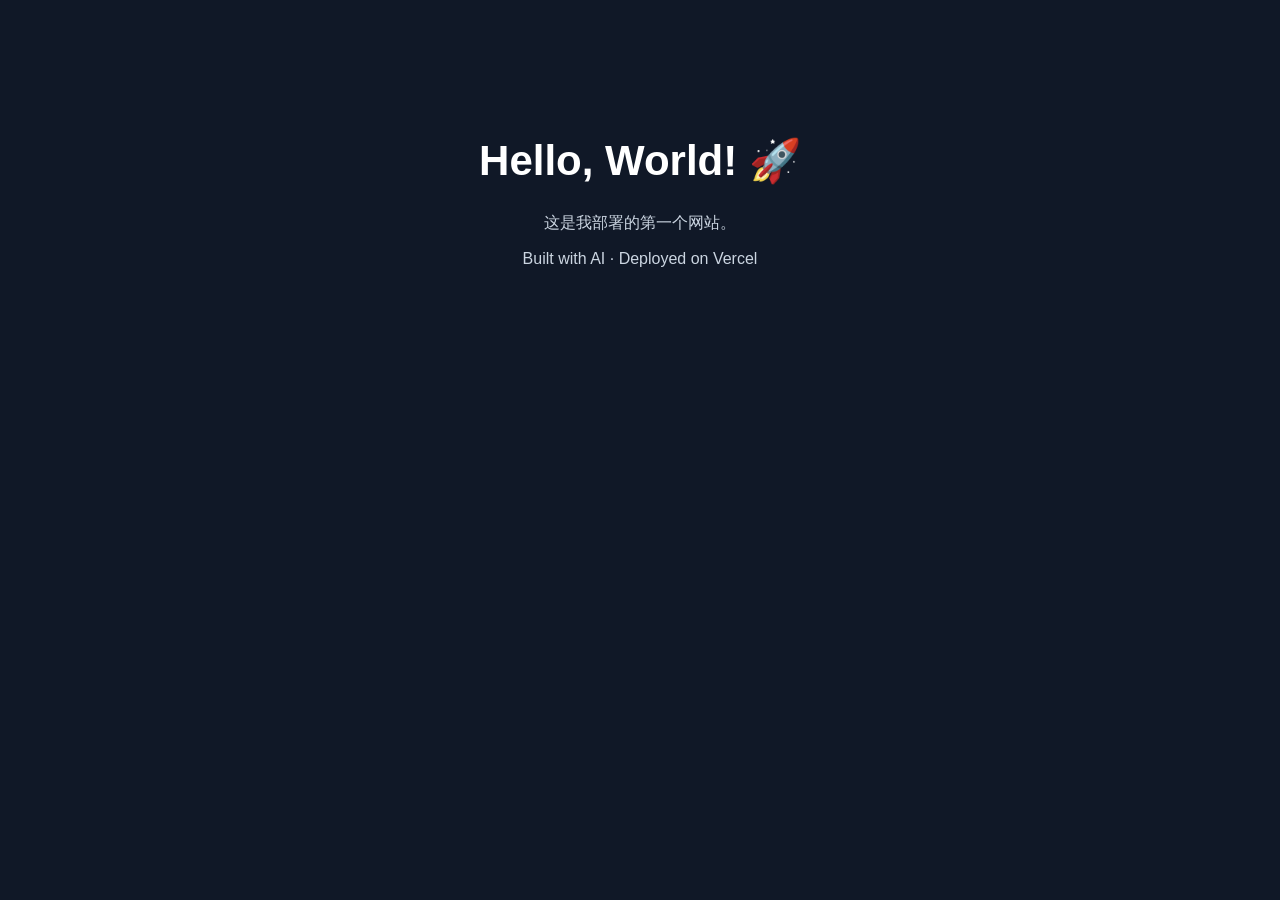
==== index.html @ 421a72b3 "Create index.html" ====
<!DOCTYPE html>
<html lang="zh-CN">
<head>
  <meta charset="UTF-8">
  <meta name="viewport" content="width=device-width, initial-scale=1">
  <title>我的第一个网站</title>
  <style>
    body {
      background: #101827;
      color: white;
      font-family: Arial, sans-serif;
      text-align: center;
      padding: 100px 20px;
    }
    h1 { font-size: 42px; }
    p { color: #cbd5e1; }
  </style>
</head>
<body>
  <h1>Hello, World! 🚀</h1>
  <p>这是我部署的第一个网站。</p>
  <p>Built with AI · Deployed on Vercel</p>
</body>
</html>
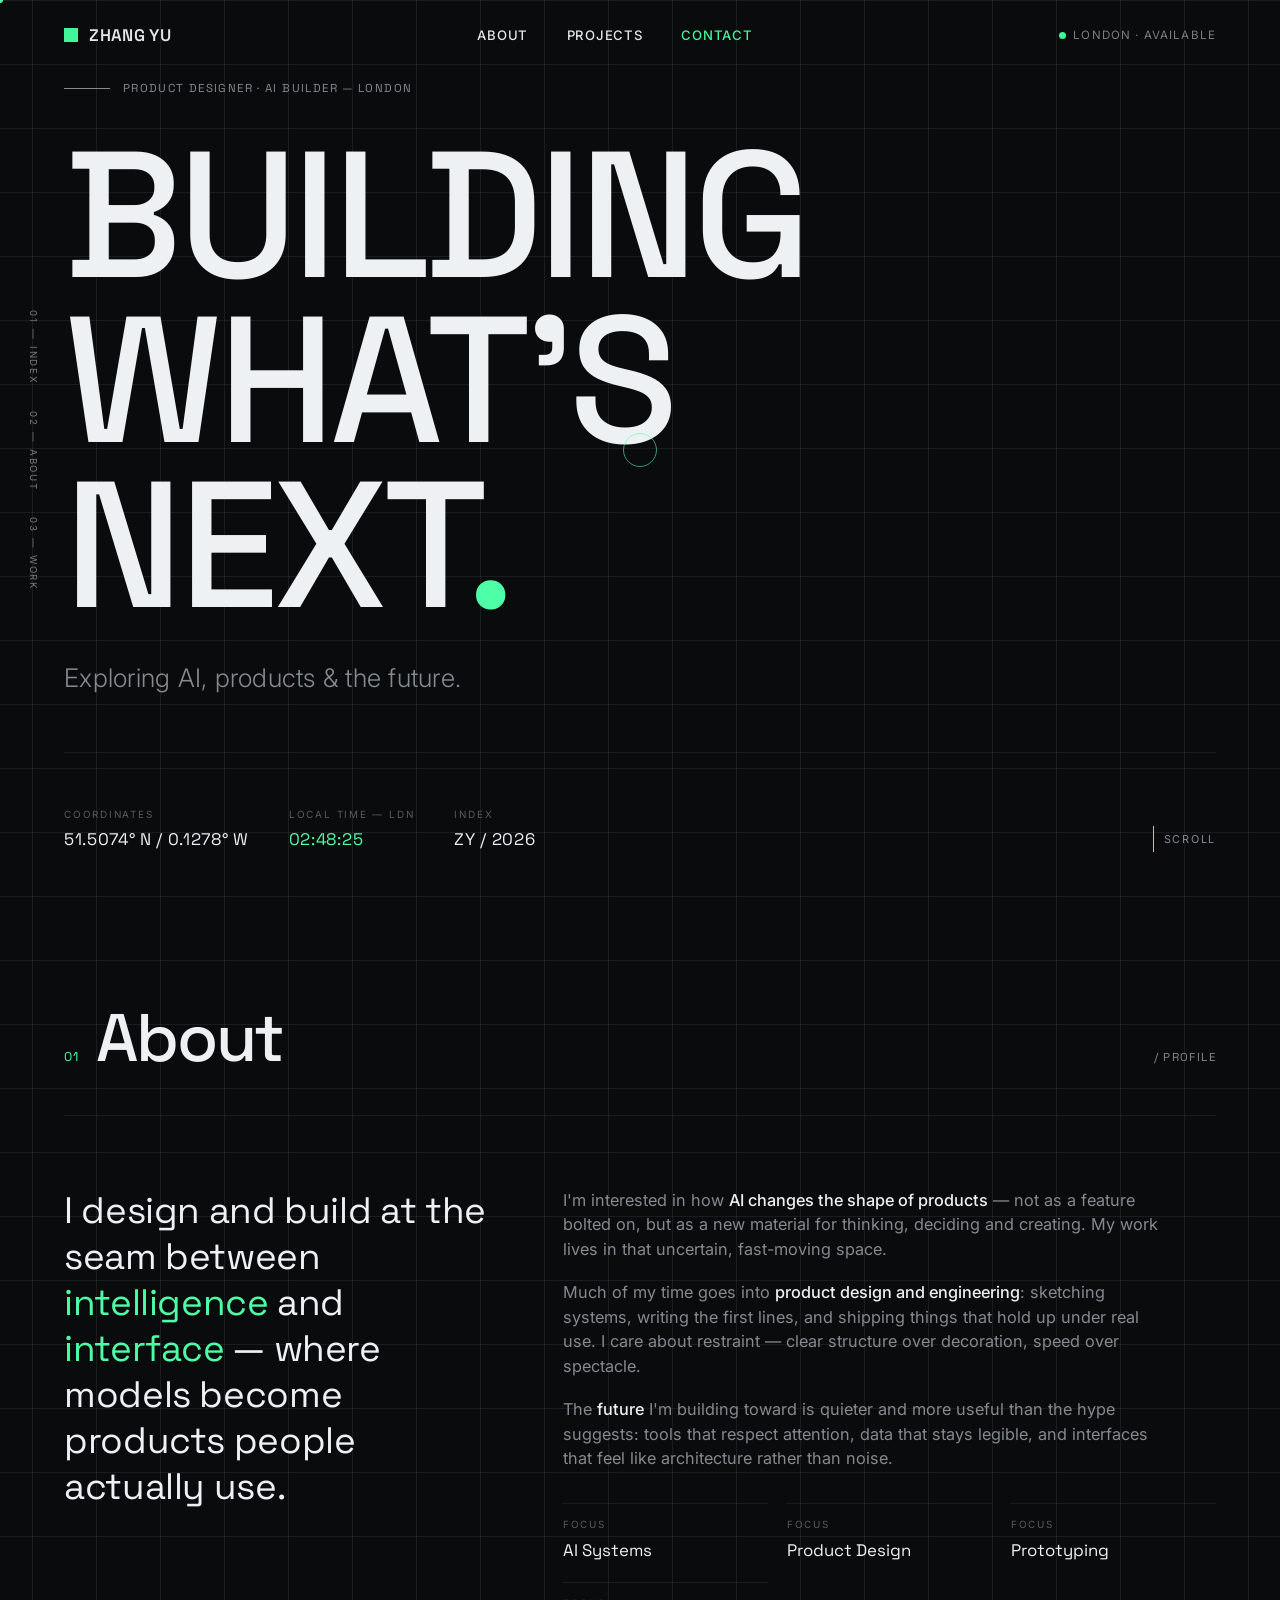
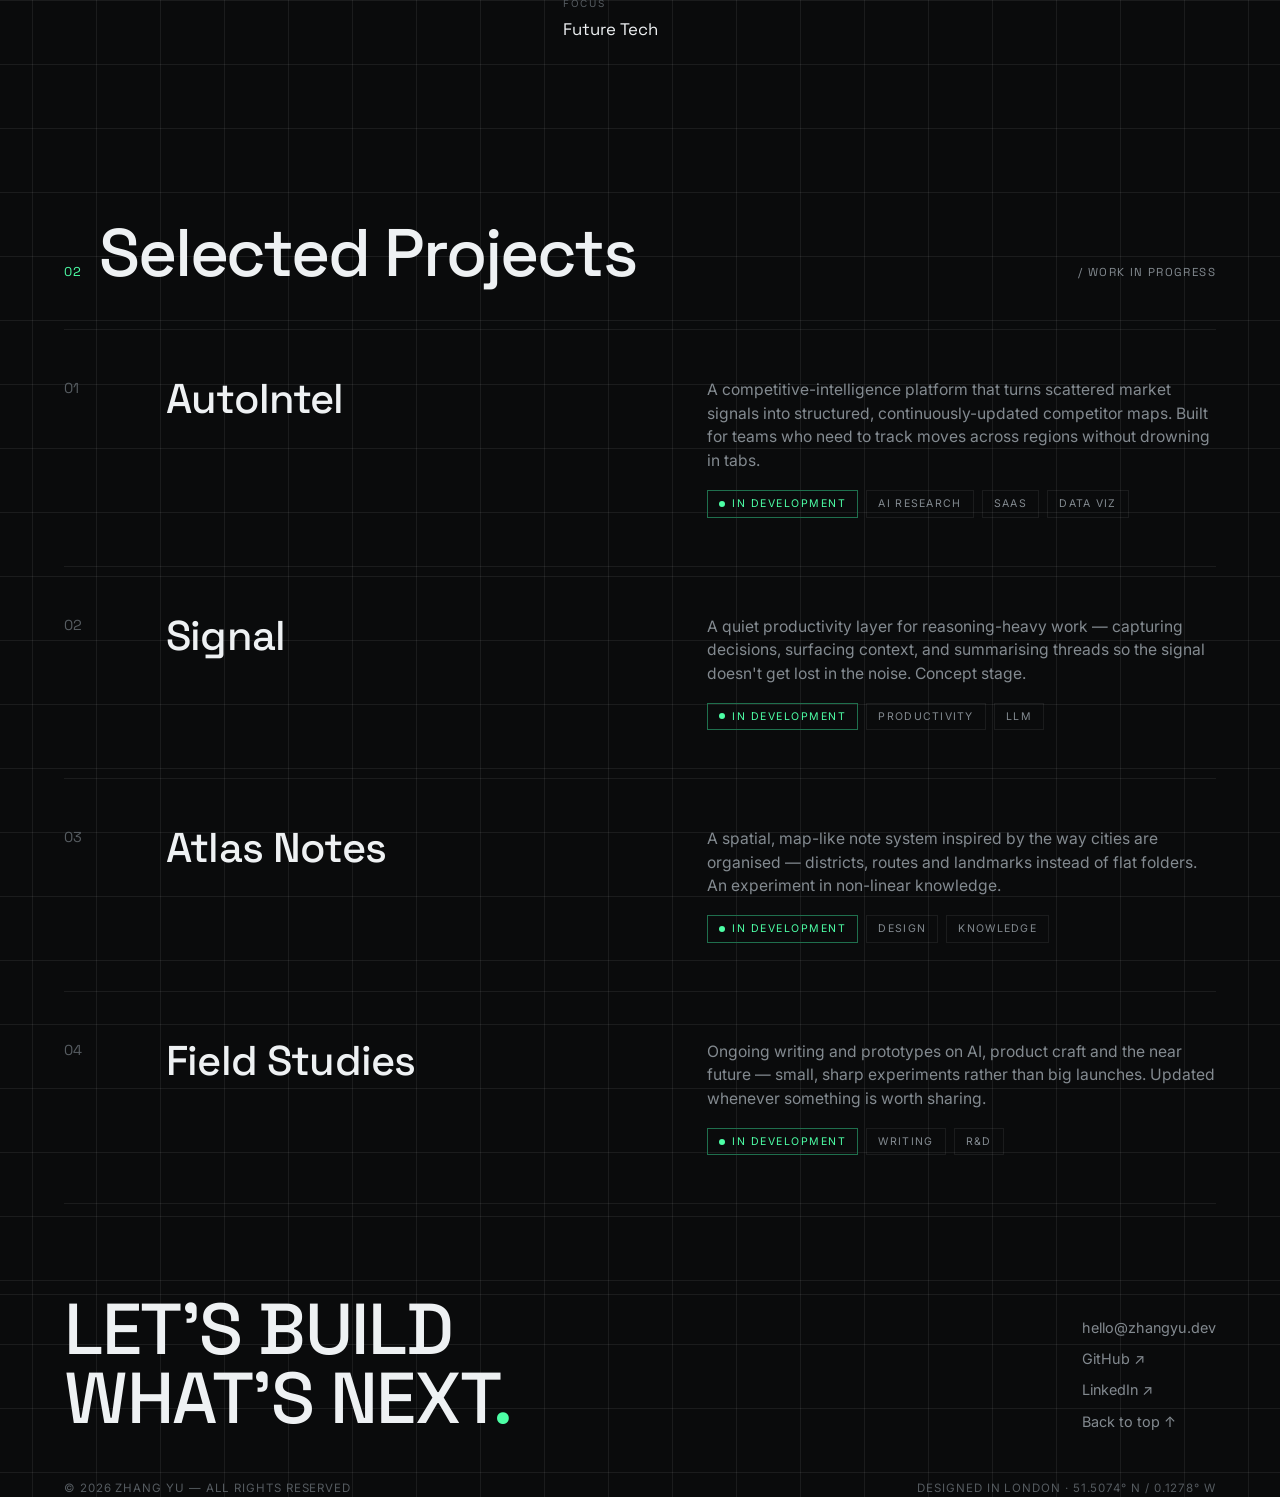
==== commit 723bfc40: "Replace index page with uploaded version" ====
--- a/index.html
+++ b/index.html
@@ -1,25 +1,642 @@
-
 <!DOCTYPE html>
-<html lang="zh-CN">
+<html lang="en">
 <head>
-  <meta charset="UTF-8">
-  <meta name="viewport" content="width=device-width, initial-scale=1">
-  <title>我的第一个网站</title>
-  <style>
-    body {
-      background: #101827;
-      color: white;
-      font-family: Arial, sans-serif;
-      text-align: center;
-      padding: 100px 20px;
-    }
-    h1 { font-size: 42px; }
-    p { color: #cbd5e1; }
-  </style>
+<meta charset="UTF-8" />
+<meta name="viewport" content="width=device-width, initial-scale=1.0" />
+<meta name="description" content="Zhang Yu — building what's next. Exploring AI, products & the future." />
+<meta name="theme-color" content="#0a0b0c" />
+<title>ZY — Building What's Next</title>
+
+<link rel="preconnect" href="https://fonts.googleapis.com" />
+<link rel="preconnect" href="https://fonts.gstatic.com" crossorigin />
+<link href="https://fonts.googleapis.com/css2?family=Space+Grotesk:wght@300;400;500;600;700&family=Inter:wght@300;400;500&display=swap" rel="stylesheet" />
+
+<style>
+  :root {
+    --bg:        #0a0b0c;
+    --bg-soft:   #101214;
+    --bg-line:   rgba(255, 255, 255, 0.07);
+    --text:      #eef1f3;
+    --muted:     #838a90;
+    --muted-dim: #565c61;
+    --accent:    #4dffa6;
+    --accent-dim:#1f6f4d;
+    --maxw:      1320px;
+    --pad:       clamp(1.25rem, 5vw, 5rem);
+    --ease:      cubic-bezier(0.16, 1, 0.3, 1);
+  }
+
+  * { margin: 0; padding: 0; box-sizing: border-box; }
+
+  html { scroll-behavior: smooth; }
+
+  body {
+    background: var(--bg);
+    color: var(--text);
+    font-family: "Inter", "Helvetica Neue", Arial, sans-serif;
+    font-weight: 400;
+    line-height: 1.5;
+    -webkit-font-smoothing: antialiased;
+    text-rendering: optimizeLegibility;
+    overflow-x: hidden;
+    /* faint architectural grid — London blueprint feel */
+    background-image:
+      linear-gradient(var(--bg-line) 1px, transparent 1px),
+      linear-gradient(90deg, var(--bg-line) 1px, transparent 1px);
+    background-size: 64px 64px;
+    background-position: center top;
+  }
+
+  ::selection { background: var(--accent); color: #04130c; }
+
+  a { color: inherit; text-decoration: none; }
+
+  .display {
+    font-family: "Space Grotesk", "Inter", sans-serif;
+    font-weight: 500;
+    letter-spacing: -0.03em;
+    line-height: 0.92;
+  }
+
+  .mono {
+    font-family: "Space Grotesk", monospace;
+    font-weight: 400;
+    letter-spacing: 0.12em;
+    text-transform: uppercase;
+    font-size: 0.72rem;
+    color: var(--muted);
+  }
+
+  /* ---------- Scroll progress ---------- */
+  #progress {
+    position: fixed;
+    top: 0; left: 0;
+    height: 2px;
+    width: 0%;
+    background: var(--accent);
+    z-index: 200;
+    transition: width 0.1s linear;
+  }
+
+  /* ---------- Custom cursor ---------- */
+  .cursor-dot, .cursor-ring {
+    position: fixed;
+    top: 0; left: 0;
+    pointer-events: none;
+    z-index: 300;
+    border-radius: 50%;
+    transform: translate(-50%, -50%);
+    will-change: transform;
+  }
+  .cursor-dot { width: 6px; height: 6px; background: var(--accent); }
+  .cursor-ring {
+    width: 34px; height: 34px;
+    border: 1px solid var(--accent);
+    transition: width 0.25s var(--ease), height 0.25s var(--ease), opacity 0.25s, border-color 0.25s;
+    opacity: 0.6;
+  }
+  .cursor-ring.is-hover { width: 64px; height: 64px; opacity: 0.9; border-color: var(--text); }
+  @media (hover: none), (pointer: coarse) {
+    .cursor-dot, .cursor-ring { display: none; }
+  }
+
+  /* ---------- Nav ---------- */
+  header.nav {
+    position: fixed;
+    top: 0; left: 0; right: 0;
+    z-index: 150;
+    display: flex;
+    align-items: center;
+    justify-content: space-between;
+    padding: 1.4rem var(--pad);
+    mix-blend-mode: difference;
+  }
+  .brand {
+    display: flex;
+    align-items: center;
+    gap: 0.7rem;
+    font-family: "Space Grotesk", sans-serif;
+    font-weight: 600;
+    font-size: 1.05rem;
+    letter-spacing: 0.02em;
+  }
+  .brand .mark {
+    width: 14px; height: 14px;
+    background: var(--accent);
+    display: inline-block;
+  }
+  nav.links { display: flex; gap: clamp(1rem, 3vw, 2.6rem); align-items: center; }
+  nav.links a {
+    position: relative;
+    font-size: 0.82rem;
+    font-weight: 500;
+    letter-spacing: 0.06em;
+    text-transform: uppercase;
+    color: var(--text);
+    padding: 0.2rem 0;
+  }
+  nav.links a::after {
+    content: "";
+    position: absolute;
+    left: 0; bottom: -2px;
+    width: 100%; height: 1px;
+    background: var(--accent);
+    transform: scaleX(0);
+    transform-origin: right;
+    transition: transform 0.4s var(--ease);
+  }
+  nav.links a:hover::after { transform: scaleX(1); transform-origin: left; }
+  .nav-status {
+    display: flex; align-items: center; gap: 0.45rem;
+    font-size: 0.72rem; letter-spacing: 0.1em; text-transform: uppercase;
+    color: var(--muted);
+  }
+  .nav-status .pulse {
+    width: 7px; height: 7px; border-radius: 50%;
+    background: var(--accent);
+    box-shadow: 0 0 0 0 var(--accent);
+    animation: pulse 2.4s infinite;
+  }
+  @keyframes pulse {
+    0%   { box-shadow: 0 0 0 0 rgba(77,255,166,0.55); }
+    70%  { box-shadow: 0 0 0 9px rgba(77,255,166,0); }
+    100% { box-shadow: 0 0 0 0 rgba(77,255,166,0); }
+  }
+  @media (max-width: 720px) {
+    .nav-status { display: none; }
+    nav.links { gap: 1.1rem; }
+    nav.links a { font-size: 0.74rem; }
+  }
+
+  /* ---------- Layout shell ---------- */
+  .wrap { max-width: var(--maxw); margin: 0 auto; padding: 0 var(--pad); }
+  section { position: relative; }
+
+  .rail {
+    position: fixed;
+    left: clamp(0.5rem, 2vw, 2rem);
+    top: 50%;
+    transform: translateY(-50%);
+    z-index: 120;
+    display: flex; flex-direction: column; gap: 1.6rem;
+    mix-blend-mode: difference;
+  }
+  .rail span { font-size: 0.6rem; letter-spacing: 0.2em; color: var(--muted); writing-mode: vertical-rl; }
+  @media (max-width: 980px) { .rail { display: none; } }
+
+  /* ---------- Hero ---------- */
+  .hero {
+    min-height: 100svh;
+    display: flex;
+    flex-direction: column;
+    justify-content: center;
+    padding-top: 5rem;
+    padding-bottom: 3rem;
+  }
+  .hero .eyebrow {
+    display: flex; align-items: center; gap: 0.8rem;
+    margin-bottom: clamp(1.5rem, 4vh, 3rem);
+  }
+  .hero .eyebrow .line { width: 46px; height: 1px; background: var(--muted); }
+  .hero h1 {
+    font-size: clamp(3.4rem, 14vw, 12.5rem);
+  }
+  .hero h1 .accent { color: var(--accent); }
+  .hero .sub {
+    margin-top: clamp(1.4rem, 3.5vh, 2.4rem);
+    font-size: clamp(1rem, 2.4vw, 1.6rem);
+    font-weight: 300;
+    color: var(--muted);
+    max-width: 38ch;
+    letter-spacing: 0.01em;
+  }
+  .hero-foot {
+    margin-top: auto;
+    padding-top: clamp(2rem, 6vh, 4rem);
+    display: flex;
+    flex-wrap: wrap;
+    gap: 1.2rem 3rem;
+    align-items: flex-end;
+    justify-content: space-between;
+    border-top: 1px solid var(--bg-line);
+  }
+  .coord-block { display: flex; gap: 2.5rem; flex-wrap: wrap; }
+  .coord-block .item .k { font-size: 0.62rem; letter-spacing: 0.18em; color: var(--muted-dim); text-transform: uppercase; }
+  .coord-block .item .v {
+    font-family: "Space Grotesk", monospace;
+    font-size: 1.05rem; letter-spacing: 0.04em; margin-top: 0.3rem; color: var(--text);
+  }
+  .coord-block .item .v.live { color: var(--accent); }
+  .scroll-hint {
+    display: flex; align-items: center; gap: 0.6rem;
+    font-size: 0.68rem; letter-spacing: 0.16em; text-transform: uppercase; color: var(--muted);
+  }
+  .scroll-hint .arrow { width: 1px; height: 26px; background: var(--accent); position: relative; animation: drop 1.8s var(--ease) infinite; }
+  @keyframes drop {
+    0% { transform: translateY(-4px); opacity: 0.2; }
+    50% { opacity: 1; }
+    100% { transform: translateY(6px); opacity: 0.2; }
+  }
+
+  /* ---------- Section heading ---------- */
+  .sec-head {
+    display: flex; align-items: baseline; gap: 1rem;
+    padding-top: clamp(4rem, 12vh, 9rem);
+    padding-bottom: clamp(2rem, 5vh, 4rem);
+    border-bottom: 1px solid var(--bg-line);
+  }
+  .sec-head .num { font-family: "Space Grotesk", monospace; font-size: 0.8rem; color: var(--accent); letter-spacing: 0.1em; }
+  .sec-head h2 { font-size: clamp(2rem, 6vw, 4.2rem); }
+  .sec-head .tag { margin-left: auto; }
+
+  /* ---------- About ---------- */
+  .about-grid {
+    display: grid;
+    grid-template-columns: 1fr;
+    gap: clamp(2rem, 5vw, 4rem);
+    padding: clamp(3rem, 8vh, 6rem) 0;
+  }
+  @media (min-width: 880px) {
+    .about-grid { grid-template-columns: 0.8fr 1.2fr; }
+  }
+  .about-lead {
+    font-family: "Space Grotesk", sans-serif;
+    font-weight: 400;
+    font-size: clamp(1.4rem, 3.2vw, 2.3rem);
+    line-height: 1.25;
+    letter-spacing: -0.01em;
+  }
+  .about-lead em { font-style: normal; color: var(--accent); }
+  .about-body p { color: var(--muted); font-size: 1.02rem; margin-bottom: 1.2rem; max-width: 60ch; }
+  .about-body p strong { color: var(--text); font-weight: 500; }
+  .focus-list { list-style: none; margin-top: 2rem; display: grid; grid-template-columns: repeat(auto-fit, minmax(150px, 1fr)); gap: 1.2rem; }
+  .focus-list li { border-top: 1px solid var(--bg-line); padding-top: 0.8rem; }
+  .focus-list .li-k { font-size: 0.62rem; letter-spacing: 0.16em; text-transform: uppercase; color: var(--muted-dim); }
+  .focus-list .li-v { font-family: "Space Grotesk", sans-serif; font-size: 1.05rem; margin-top: 0.4rem; }
+
+  /* ---------- Projects ---------- */
+  .projects { padding-bottom: clamp(4rem, 10vh, 8rem); }
+  .proj {
+    display: grid;
+    grid-template-columns: 1fr;
+    gap: 1rem 2rem;
+    padding: clamp(1.8rem, 4vw, 3rem) 0;
+    border-bottom: 1px solid var(--bg-line);
+    position: relative;
+    transition: padding-left 0.5s var(--ease);
+  }
+  @media (min-width: 820px) {
+    .proj { grid-template-columns: 70px 1.4fr 1.4fr; align-items: start; }
+  }
+  .proj::before {
+    content: "";
+    position: absolute;
+    left: 0; top: 0; bottom: 0;
+    width: 2px;
+    background: var(--accent);
+    transform: scaleY(0);
+    transform-origin: top;
+    transition: transform 0.5s var(--ease);
+  }
+  .proj:hover { padding-left: clamp(0.5rem, 2vw, 1.6rem); }
+  .proj:hover::before { transform: scaleY(1); }
+  .proj .idx { font-family: "Space Grotesk", monospace; color: var(--muted-dim); font-size: 0.9rem; }
+  .proj h3 {
+    font-family: "Space Grotesk", sans-serif;
+    font-weight: 500;
+    font-size: clamp(1.6rem, 4vw, 2.6rem);
+    letter-spacing: -0.02em;
+    line-height: 1.02;
+    transition: color 0.4s var(--ease);
+  }
+  .proj:hover h3 { color: var(--accent); }
+  .proj .desc { color: var(--muted); font-size: 0.98rem; max-width: 52ch; }
+  .proj .meta { display: flex; flex-wrap: wrap; gap: 0.5rem; margin-top: 1.1rem; }
+  .tag-chip {
+    font-size: 0.66rem; letter-spacing: 0.12em; text-transform: uppercase;
+    border: 1px solid var(--bg-line);
+    padding: 0.3rem 0.7rem;
+    color: var(--muted);
+    border-radius: 0;
+  }
+  .badge-dev {
+    display: inline-flex; align-items: center; gap: 0.45rem;
+    font-size: 0.66rem; letter-spacing: 0.14em; text-transform: uppercase;
+    color: var(--accent);
+    border: 1px solid var(--accent-dim);
+    padding: 0.3rem 0.7rem;
+  }
+  .badge-dev .dot { width: 6px; height: 6px; border-radius: 50%; background: var(--accent); animation: pulse 2.4s infinite; }
+
+  /* ---------- Footer ---------- */
+  footer {
+    border-top: 1px solid var(--bg-line);
+    padding: clamp(3rem, 8vh, 6rem) 0 3rem;
+  }
+  .foot-grid { display: flex; flex-wrap: wrap; gap: 2rem; justify-content: space-between; align-items: flex-end; }
+  .foot-big { font-family: "Space Grotesk", sans-serif; font-size: clamp(2rem, 7vw, 4.5rem); letter-spacing: -0.02em; line-height: 0.95; }
+  .foot-big .accent { color: var(--accent); }
+  .foot-links { display: flex; flex-direction: column; gap: 0.6rem; }
+  .foot-links a { font-size: 0.9rem; color: var(--muted); transition: color 0.3s; width: fit-content; }
+  .foot-links a:hover { color: var(--accent); }
+  .copy { margin-top: 3rem; display: flex; flex-wrap: wrap; justify-content: space-between; gap: 1rem; color: var(--muted-dim); font-size: 0.72rem; letter-spacing: 0.08em; }
+
+  /* ---------- Reveal animation ---------- */
+  .reveal { opacity: 0; transform: translateY(28px); transition: opacity 0.9s var(--ease), transform 0.9s var(--ease); }
+  .reveal.in { opacity: 1; transform: none; }
+
+  /* ---------- Reduced motion ---------- */
+  @media (prefers-reduced-motion: reduce) {
+    html { scroll-behavior: auto; }
+    .reveal { opacity: 1; transform: none; transition: none; }
+    .cursor-dot, .cursor-ring { display: none; }
+    .nav-status .pulse, .badge-dev .dot, .scroll-hint .arrow { animation: none; }
+    * { transition-duration: 0.001ms !important; }
+  }
+</style>
 </head>
 <body>
-  <h1>Hello, World! 🚀</h1>
-  <p>这是我部署的第一个网站。</p>
-  <p>Built with AI · Deployed on Vercel</p>
+
+<div id="progress"></div>
+
+<div class="cursor-ring" id="ring"></div>
+<div class="cursor-dot" id="dot"></div>
+
+<div class="rail" aria-hidden="true">
+  <span>01 — INDEX</span>
+  <span>02 — ABOUT</span>
+  <span>03 — WORK</span>
+</div>
+
+<header class="nav">
+  <a class="brand" href="#top" data-cursor>
+    <span class="mark"></span> ZHANG&nbsp;YU
+  </a>
+  <nav class="links">
+    <a href="#about" data-cursor>About</a>
+    <a href="#projects" data-cursor>Projects</a>
+    <a href="#contact" data-cursor>Contact</a>
+  </nav>
+  <div class="nav-status">
+    <span class="pulse"></span> London · Available
+  </div>
+</header>
+
+<main id="top">
+
+  <!-- HERO -->
+  <section class="hero wrap" id="hero">
+    <div class="eyebrow">
+      <span class="line"></span>
+      <span class="mono">Product Designer · AI Builder — London</span>
+    </div>
+
+    <h1 class="display reveal">
+      BUILDING<br />
+      WHAT'S<br />
+      NEXT<span class="accent">.</span>
+    </h1>
+
+    <p class="sub reveal">Exploring AI, products &amp; the future.</p>
+
+    <div class="hero-foot reveal">
+      <div class="coord-block">
+        <div class="item">
+          <div class="k">Coordinates</div>
+          <div class="v">51.5074° N / 0.1278° W</div>
+        </div>
+        <div class="item">
+          <div class="k">Local Time — LDN</div>
+          <div class="v live" id="clock">--:--:--</div>
+        </div>
+        <div class="item">
+          <div class="k">Index</div>
+          <div class="v">ZY / 2026</div>
+        </div>
+      </div>
+      <div class="scroll-hint">
+        <span class="arrow"></span> Scroll
+      </div>
+    </div>
+  </section>
+
+  <!-- ABOUT -->
+  <section id="about" class="wrap">
+    <div class="sec-head reveal">
+      <span class="num">01</span>
+      <h2 class="display">About</h2>
+      <span class="tag mono">/ Profile</span>
+    </div>
+
+    <div class="about-grid">
+      <p class="about-lead reveal">
+        I design and build at the seam between
+        <em>intelligence</em> and <em>interface</em> — where
+        models become products people actually use.
+      </p>
+      <div class="about-body reveal">
+        <p>I'm interested in how <strong>AI changes the shape of products</strong> — not as a feature bolted on, but as a new material for thinking, deciding and creating. My work lives in that uncertain, fast-moving space.</p>
+        <p>Much of my time goes into <strong>product design and engineering</strong>: sketching systems, writing the first lines, and shipping things that hold up under real use. I care about restraint — clear structure over decoration, speed over spectacle.</p>
+        <p>The <strong>future</strong> I'm building toward is quieter and more useful than the hype suggests: tools that respect attention, data that stays legible, and interfaces that feel like architecture rather than noise.</p>
+
+        <ul class="focus-list">
+          <li><div class="li-k">Focus</div><div class="li-v">AI Systems</div></li>
+          <li><div class="li-k">Focus</div><div class="li-v">Product Design</div></li>
+          <li><div class="li-k">Focus</div><div class="li-v">Prototyping</div></li>
+          <li><div class="li-k">Focus</div><div class="li-v">Future Tech</div></li>
+        </ul>
+      </div>
+    </div>
+  </section>
+
+  <!-- PROJECTS -->
+  <section id="projects" class="wrap projects">
+    <div class="sec-head reveal">
+      <span class="num">02</span>
+      <h2 class="display">Selected Projects</h2>
+      <span class="tag mono">/ Work in progress</span>
+    </div>
+
+    <article class="proj reveal" data-cursor>
+      <div class="idx">01</div>
+      <h3>AutoIntel</h3>
+      <div>
+        <p class="desc">A competitive-intelligence platform that turns scattered market signals into structured, continuously-updated competitor maps. Built for teams who need to track moves across regions without drowning in tabs.</p>
+        <div class="meta">
+          <span class="badge-dev"><span class="dot"></span> In Development</span>
+          <span class="tag-chip">AI Research</span>
+          <span class="tag-chip">SaaS</span>
+          <span class="tag-chip">Data Viz</span>
+        </div>
+      </div>
+    </article>
+
+    <article class="proj reveal" data-cursor>
+      <div class="idx">02</div>
+      <h3>Signal</h3>
+      <div>
+        <p class="desc">A quiet productivity layer for reasoning-heavy work — capturing decisions, surfacing context, and summarising threads so the signal doesn't get lost in the noise. Concept stage.</p>
+        <div class="meta">
+          <span class="badge-dev"><span class="dot"></span> In Development</span>
+          <span class="tag-chip">Productivity</span>
+          <span class="tag-chip">LLM</span>
+        </div>
+      </div>
+    </article>
+
+    <article class="proj reveal" data-cursor>
+      <div class="idx">03</div>
+      <h3>Atlas Notes</h3>
+      <div>
+        <p class="desc">A spatial, map-like note system inspired by the way cities are organised — districts, routes and landmarks instead of flat folders. An experiment in non-linear knowledge.</p>
+        <div class="meta">
+          <span class="badge-dev"><span class="dot"></span> In Development</span>
+          <span class="tag-chip">Design</span>
+          <span class="tag-chip">Knowledge</span>
+        </div>
+      </div>
+    </article>
+
+    <article class="proj reveal" data-cursor>
+      <div class="idx">04</div>
+      <h3>Field Studies</h3>
+      <div>
+        <p class="desc">Ongoing writing and prototypes on AI, product craft and the near future — small, sharp experiments rather than big launches. Updated whenever something is worth sharing.</p>
+        <div class="meta">
+          <span class="badge-dev"><span class="dot"></span> In Development</span>
+          <span class="tag-chip">Writing</span>
+          <span class="tag-chip">R&amp;D</span>
+        </div>
+      </div>
+    </article>
+  </section>
+
+  <!-- FOOTER / CONTACT -->
+  <footer id="contact" class="wrap">
+    <div class="foot-grid">
+      <div class="foot-big display reveal">
+        LET'S BUILD<br />WHAT'S NEXT<span class="accent">.</span>
+      </div>
+      <div class="foot-links reveal">
+        <a href="mailto:hello@zhangyu.dev" data-cursor>hello@zhangyu.dev</a>
+        <a href="https://github.com/" target="_blank" rel="noopener" data-cursor>GitHub ↗</a>
+        <a href="https://www.linkedin.com/" target="_blank" rel="noopener" data-cursor>LinkedIn ↗</a>
+        <a href="#top" data-cursor>Back to top ↑</a>
+      </div>
+    </div>
+    <div class="copy">
+      <span>© 2026 ZHANG YU — ALL RIGHTS RESERVED</span>
+      <span>DESIGNED IN LONDON · 51.5074° N / 0.1278° W</span>
+    </div>
+  </footer>
+
+</main>
+
+<script>
+(function () {
+  "use strict";
+
+  var reduceMotion = window.matchMedia("(prefers-reduced-motion: reduce)").matches;
+  var finePointer = window.matchMedia("(hover: hover) and (pointer: fine)").matches;
+
+  /* ---- Live London clock ---- */
+  var clockEl = document.getElementById("clock");
+  function tick() {
+    try {
+      var t = new Intl.DateTimeFormat("en-GB", {
+        timeZone: "Europe/London",
+        hour: "2-digit", minute: "2-digit", second: "2-digit", hour12: false
+      }).format(new Date());
+      clockEl.textContent = t;
+    } catch (e) {
+      clockEl.textContent = new Date().toLocaleTimeString();
+    }
+  }
+  tick();
+  setInterval(tick, 1000);
+
+  /* ---- Scroll progress ---- */
+  var progress = document.getElementById("progress");
+  function onScroll() {
+    var h = document.documentElement;
+    var max = h.scrollHeight - h.clientHeight;
+    var pct = max > 0 ? (h.scrollTop || document.body.scrollTop) / max * 100 : 0;
+    progress.style.width = pct + "%";
+  }
+  window.addEventListener("scroll", onScroll, { passive: true });
+  onScroll();
+
+  /* ---- Reveal on scroll ---- */
+  var revealEls = document.querySelectorAll(".reveal");
+  if (reduceMotion || !("IntersectionObserver" in window)) {
+    revealEls.forEach(function (el) { el.classList.add("in"); });
+  } else {
+    var io = new IntersectionObserver(function (entries) {
+      entries.forEach(function (e) {
+        if (e.isIntersecting) { e.target.classList.add("in"); io.unobserve(e.target); }
+      });
+    }, { threshold: 0.12, rootMargin: "0px 0px -8% 0px" });
+    revealEls.forEach(function (el) { io.observe(el); });
+  }
+
+  /* ---- Custom cursor (only on fine pointers) ---- */
+  if (finePointer && !reduceMotion) {
+    var dot = document.getElementById("dot");
+    var ring = document.getElementById("ring");
+    var mx = window.innerWidth / 2, my = window.innerHeight / 2;
+    var rx = mx, ry = my;
+
+    window.addEventListener("mousemove", function (e) {
+      mx = e.clientX; my = e.clientY;
+      dot.style.transform = "translate(" + mx + "px," + my + "px) translate(-50%,-50%)";
+    });
+
+    (function loop() {
+      rx += (mx - rx) * 0.18;
+      ry += (my - ry) * 0.18;
+      ring.style.transform = "translate(" + rx + "px," + ry + "px) translate(-50%,-50%)";
+      requestAnimationFrame(loop);
+    })();
+
+    document.querySelectorAll("[data-cursor], a, button").forEach(function (el) {
+      el.addEventListener("mouseenter", function () { ring.classList.add("is-hover"); });
+      el.addEventListener("mouseleave", function () { ring.classList.remove("is-hover"); });
+    });
+  } else {
+    document.getElementById("dot").style.display = "none";
+    document.getElementById("ring").style.display = "none";
+  }
+
+  /* ---- Hero parallax tilt on pointer (subtle) ---- */
+  if (finePointer && !reduceMotion) {
+    var hero = document.getElementById("hero");
+    var heroTitle = hero.querySelector("h1");
+    hero.addEventListener("mousemove", function (e) {
+      var cx = (e.clientX / window.innerWidth - 0.5);
+      var cy = (e.clientY / window.innerHeight - 0.5);
+      heroTitle.style.transform = "translate(" + (cx * 14) + "px," + (cy * 10) + "px)";
+    });
+    hero.addEventListener("mouseleave", function () {
+      heroTitle.style.transform = "translate(0,0)";
+    });
+  }
+
+  /* ---- Active nav highlight ---- */
+  var navLinks = document.querySelectorAll("nav.links a");
+  var sections = ["about", "projects", "contact"].map(function (id) { return document.getElementById(id); });
+  if ("IntersectionObserver" in window) {
+    var navIo = new IntersectionObserver(function (entries) {
+      entries.forEach(function (e) {
+        if (e.isIntersecting) {
+          navLinks.forEach(function (a) {
+            a.style.color = a.getAttribute("href") === "#" + e.target.id ? "var(--accent)" : "";
+          });
+        }
+      });
+    }, { threshold: 0.4 });
+    sections.forEach(function (s) { if (s) navIo.observe(s); });
+  }
+})();
+</script>
 </body>
 </html>
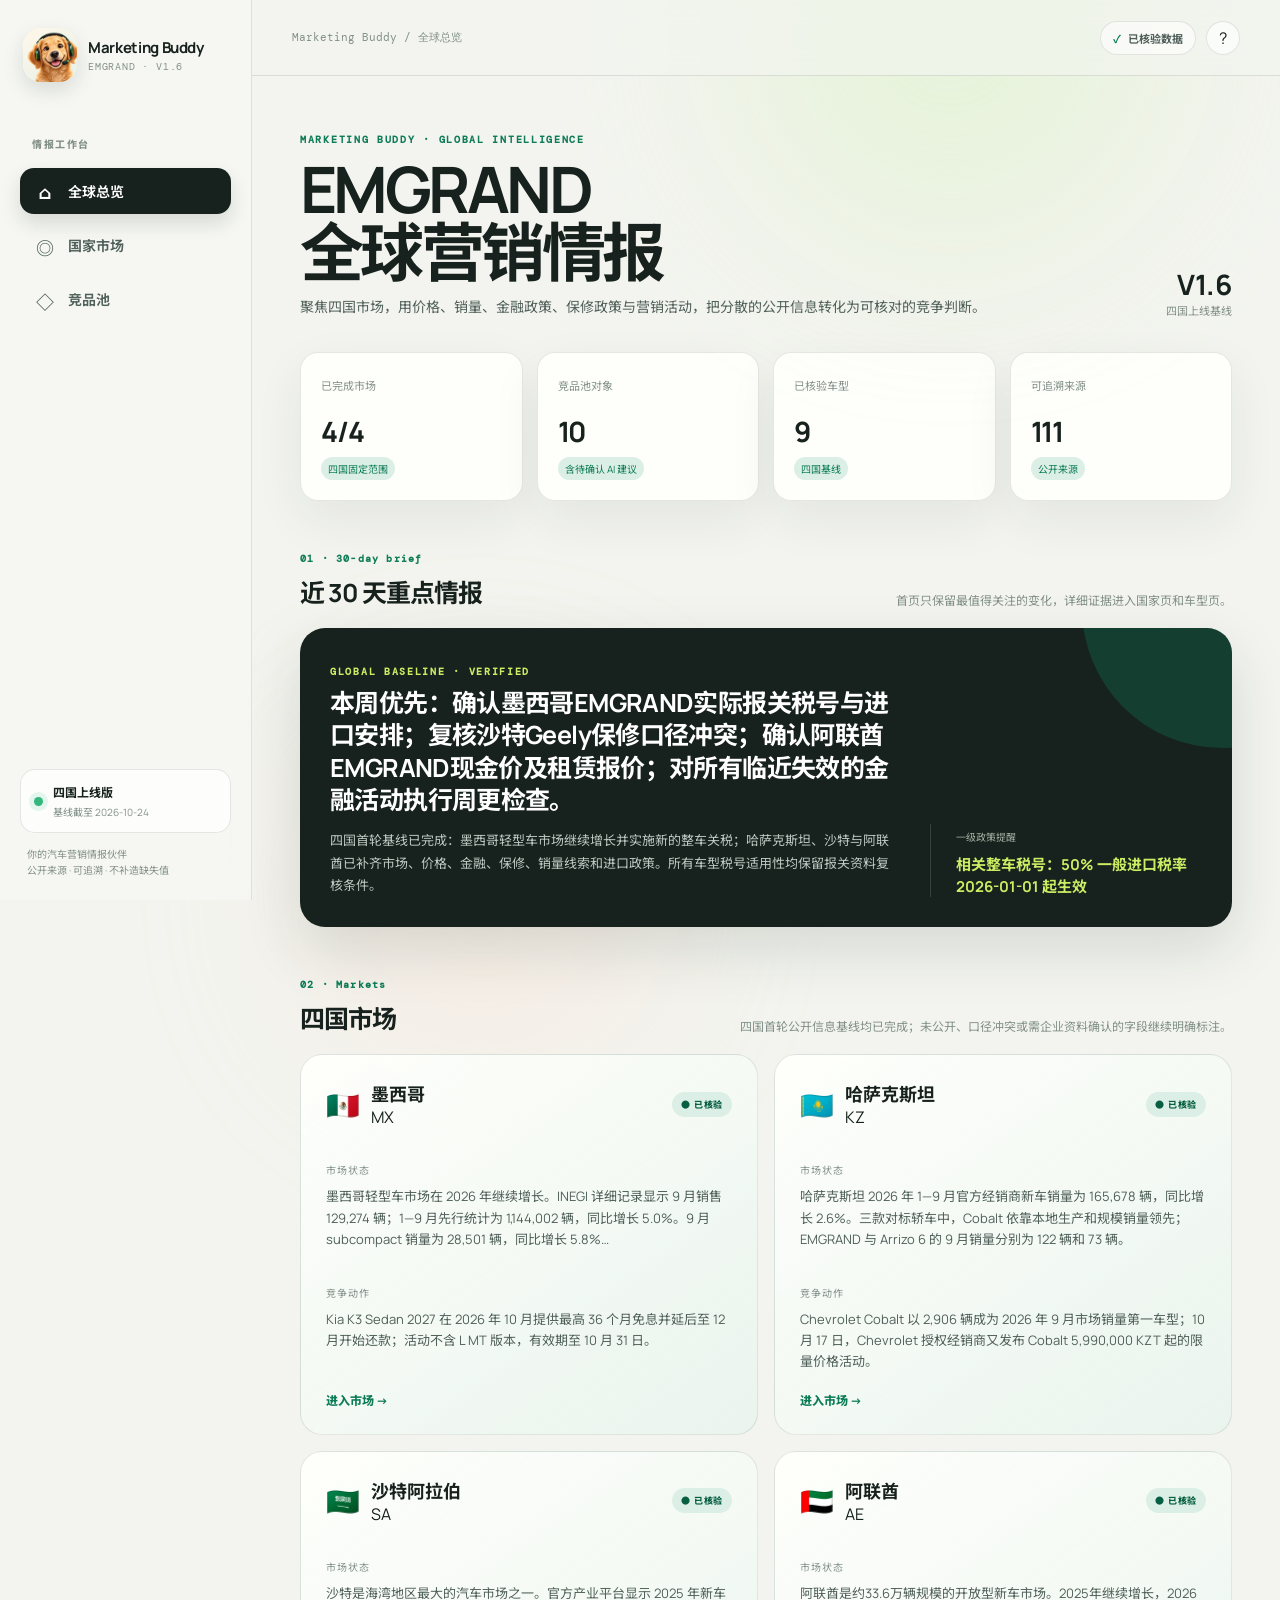
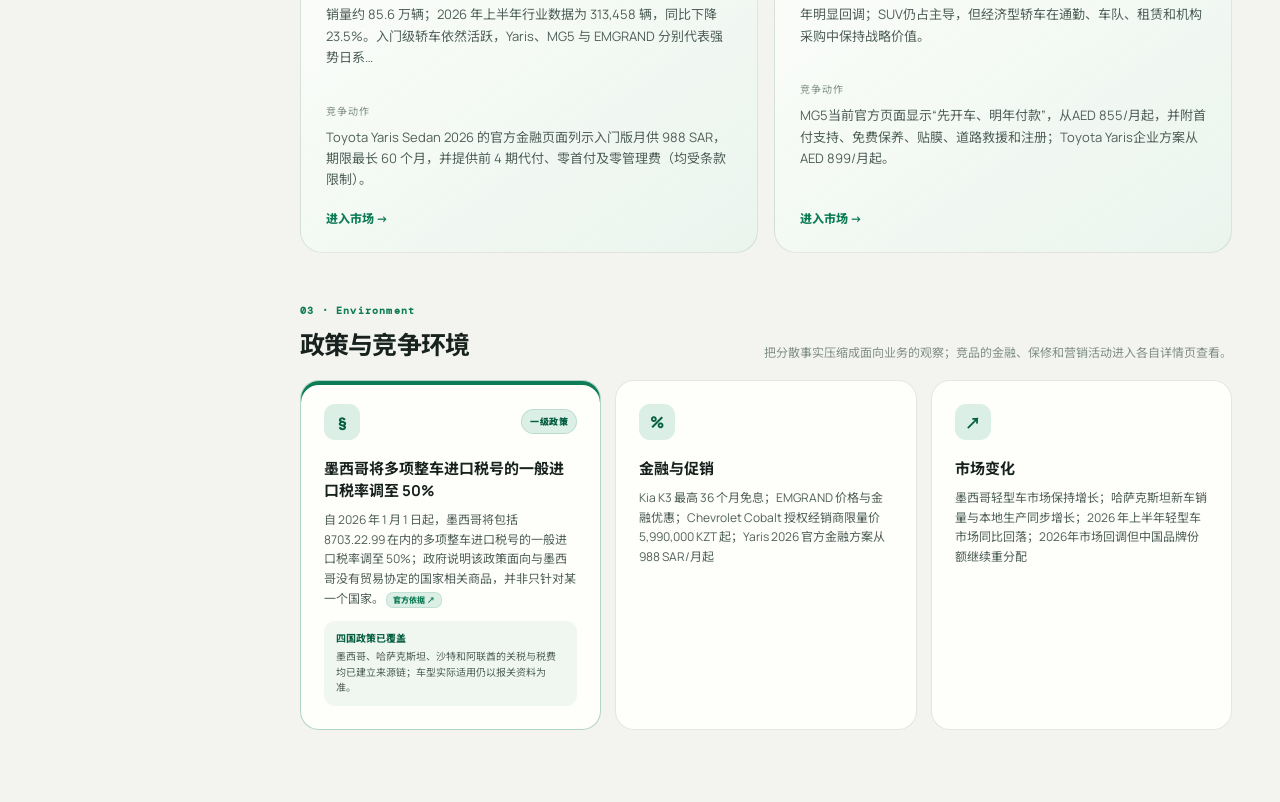
==== commit 68dd71ae: "Launch Marketing Buddy four-market baseline" ====
--- a/index.html
+++ b/index.html
@@ -1,642 +1,65 @@
-<!DOCTYPE html>
-<html lang="en">
+<!doctype html>
+<html lang="zh-CN">
 <head>
-<meta charset="UTF-8" />
-<meta name="viewport" content="width=device-width, initial-scale=1.0" />
-<meta name="description" content="Zhang Yu — building what's next. Exploring AI, products & the future." />
-<meta name="theme-color" content="#0a0b0c" />
-<title>ZY — Building What's Next</title>
-
-<link rel="preconnect" href="https://fonts.googleapis.com" />
-<link rel="preconnect" href="https://fonts.gstatic.com" crossorigin />
-<link href="https://fonts.googleapis.com/css2?family=Space+Grotesk:wght@300;400;500;600;700&family=Inter:wght@300;400;500&display=swap" rel="stylesheet" />
-
-<style>
-  :root {
-    --bg:        #0a0b0c;
-    --bg-soft:   #101214;
-    --bg-line:   rgba(255, 255, 255, 0.07);
-    --text:      #eef1f3;
-    --muted:     #838a90;
-    --muted-dim: #565c61;
-    --accent:    #4dffa6;
-    --accent-dim:#1f6f4d;
-    --maxw:      1320px;
-    --pad:       clamp(1.25rem, 5vw, 5rem);
-    --ease:      cubic-bezier(0.16, 1, 0.3, 1);
-  }
-
-  * { margin: 0; padding: 0; box-sizing: border-box; }
-
-  html { scroll-behavior: smooth; }
-
-  body {
-    background: var(--bg);
-    color: var(--text);
-    font-family: "Inter", "Helvetica Neue", Arial, sans-serif;
-    font-weight: 400;
-    line-height: 1.5;
-    -webkit-font-smoothing: antialiased;
-    text-rendering: optimizeLegibility;
-    overflow-x: hidden;
-    /* faint architectural grid — London blueprint feel */
-    background-image:
-      linear-gradient(var(--bg-line) 1px, transparent 1px),
-      linear-gradient(90deg, var(--bg-line) 1px, transparent 1px);
-    background-size: 64px 64px;
-    background-position: center top;
-  }
-
-  ::selection { background: var(--accent); color: #04130c; }
-
-  a { color: inherit; text-decoration: none; }
-
-  .display {
-    font-family: "Space Grotesk", "Inter", sans-serif;
-    font-weight: 500;
-    letter-spacing: -0.03em;
-    line-height: 0.92;
-  }
-
-  .mono {
-    font-family: "Space Grotesk", monospace;
-    font-weight: 400;
-    letter-spacing: 0.12em;
-    text-transform: uppercase;
-    font-size: 0.72rem;
-    color: var(--muted);
-  }
-
-  /* ---------- Scroll progress ---------- */
-  #progress {
-    position: fixed;
-    top: 0; left: 0;
-    height: 2px;
-    width: 0%;
-    background: var(--accent);
-    z-index: 200;
-    transition: width 0.1s linear;
-  }
-
-  /* ---------- Custom cursor ---------- */
-  .cursor-dot, .cursor-ring {
-    position: fixed;
-    top: 0; left: 0;
-    pointer-events: none;
-    z-index: 300;
-    border-radius: 50%;
-    transform: translate(-50%, -50%);
-    will-change: transform;
-  }
-  .cursor-dot { width: 6px; height: 6px; background: var(--accent); }
-  .cursor-ring {
-    width: 34px; height: 34px;
-    border: 1px solid var(--accent);
-    transition: width 0.25s var(--ease), height 0.25s var(--ease), opacity 0.25s, border-color 0.25s;
-    opacity: 0.6;
-  }
-  .cursor-ring.is-hover { width: 64px; height: 64px; opacity: 0.9; border-color: var(--text); }
-  @media (hover: none), (pointer: coarse) {
-    .cursor-dot, .cursor-ring { display: none; }
-  }
-
-  /* ---------- Nav ---------- */
-  header.nav {
-    position: fixed;
-    top: 0; left: 0; right: 0;
-    z-index: 150;
-    display: flex;
-    align-items: center;
-    justify-content: space-between;
-    padding: 1.4rem var(--pad);
-    mix-blend-mode: difference;
-  }
-  .brand {
-    display: flex;
-    align-items: center;
-    gap: 0.7rem;
-    font-family: "Space Grotesk", sans-serif;
-    font-weight: 600;
-    font-size: 1.05rem;
-    letter-spacing: 0.02em;
-  }
-  .brand .mark {
-    width: 14px; height: 14px;
-    background: var(--accent);
-    display: inline-block;
-  }
-  nav.links { display: flex; gap: clamp(1rem, 3vw, 2.6rem); align-items: center; }
-  nav.links a {
-    position: relative;
-    font-size: 0.82rem;
-    font-weight: 500;
-    letter-spacing: 0.06em;
-    text-transform: uppercase;
-    color: var(--text);
-    padding: 0.2rem 0;
-  }
-  nav.links a::after {
-    content: "";
-    position: absolute;
-    left: 0; bottom: -2px;
-    width: 100%; height: 1px;
-    background: var(--accent);
-    transform: scaleX(0);
-    transform-origin: right;
-    transition: transform 0.4s var(--ease);
-  }
-  nav.links a:hover::after { transform: scaleX(1); transform-origin: left; }
-  .nav-status {
-    display: flex; align-items: center; gap: 0.45rem;
-    font-size: 0.72rem; letter-spacing: 0.1em; text-transform: uppercase;
-    color: var(--muted);
-  }
-  .nav-status .pulse {
-    width: 7px; height: 7px; border-radius: 50%;
-    background: var(--accent);
-    box-shadow: 0 0 0 0 var(--accent);
-    animation: pulse 2.4s infinite;
-  }
-  @keyframes pulse {
-    0%   { box-shadow: 0 0 0 0 rgba(77,255,166,0.55); }
-    70%  { box-shadow: 0 0 0 9px rgba(77,255,166,0); }
-    100% { box-shadow: 0 0 0 0 rgba(77,255,166,0); }
-  }
-  @media (max-width: 720px) {
-    .nav-status { display: none; }
-    nav.links { gap: 1.1rem; }
-    nav.links a { font-size: 0.74rem; }
-  }
-
-  /* ---------- Layout shell ---------- */
-  .wrap { max-width: var(--maxw); margin: 0 auto; padding: 0 var(--pad); }
-  section { position: relative; }
-
-  .rail {
-    position: fixed;
-    left: clamp(0.5rem, 2vw, 2rem);
-    top: 50%;
-    transform: translateY(-50%);
-    z-index: 120;
-    display: flex; flex-direction: column; gap: 1.6rem;
-    mix-blend-mode: difference;
-  }
-  .rail span { font-size: 0.6rem; letter-spacing: 0.2em; color: var(--muted); writing-mode: vertical-rl; }
-  @media (max-width: 980px) { .rail { display: none; } }
-
-  /* ---------- Hero ---------- */
-  .hero {
-    min-height: 100svh;
-    display: flex;
-    flex-direction: column;
-    justify-content: center;
-    padding-top: 5rem;
-    padding-bottom: 3rem;
-  }
-  .hero .eyebrow {
-    display: flex; align-items: center; gap: 0.8rem;
-    margin-bottom: clamp(1.5rem, 4vh, 3rem);
-  }
-  .hero .eyebrow .line { width: 46px; height: 1px; background: var(--muted); }
-  .hero h1 {
-    font-size: clamp(3.4rem, 14vw, 12.5rem);
-  }
-  .hero h1 .accent { color: var(--accent); }
-  .hero .sub {
-    margin-top: clamp(1.4rem, 3.5vh, 2.4rem);
-    font-size: clamp(1rem, 2.4vw, 1.6rem);
-    font-weight: 300;
-    color: var(--muted);
-    max-width: 38ch;
-    letter-spacing: 0.01em;
-  }
-  .hero-foot {
-    margin-top: auto;
-    padding-top: clamp(2rem, 6vh, 4rem);
-    display: flex;
-    flex-wrap: wrap;
-    gap: 1.2rem 3rem;
-    align-items: flex-end;
-    justify-content: space-between;
-    border-top: 1px solid var(--bg-line);
-  }
-  .coord-block { display: flex; gap: 2.5rem; flex-wrap: wrap; }
-  .coord-block .item .k { font-size: 0.62rem; letter-spacing: 0.18em; color: var(--muted-dim); text-transform: uppercase; }
-  .coord-block .item .v {
-    font-family: "Space Grotesk", monospace;
-    font-size: 1.05rem; letter-spacing: 0.04em; margin-top: 0.3rem; color: var(--text);
-  }
-  .coord-block .item .v.live { color: var(--accent); }
-  .scroll-hint {
-    display: flex; align-items: center; gap: 0.6rem;
-    font-size: 0.68rem; letter-spacing: 0.16em; text-transform: uppercase; color: var(--muted);
-  }
-  .scroll-hint .arrow { width: 1px; height: 26px; background: var(--accent); position: relative; animation: drop 1.8s var(--ease) infinite; }
-  @keyframes drop {
-    0% { transform: translateY(-4px); opacity: 0.2; }
-    50% { opacity: 1; }
-    100% { transform: translateY(6px); opacity: 0.2; }
-  }
-
-  /* ---------- Section heading ---------- */
-  .sec-head {
-    display: flex; align-items: baseline; gap: 1rem;
-    padding-top: clamp(4rem, 12vh, 9rem);
-    padding-bottom: clamp(2rem, 5vh, 4rem);
-    border-bottom: 1px solid var(--bg-line);
-  }
-  .sec-head .num { font-family: "Space Grotesk", monospace; font-size: 0.8rem; color: var(--accent); letter-spacing: 0.1em; }
-  .sec-head h2 { font-size: clamp(2rem, 6vw, 4.2rem); }
-  .sec-head .tag { margin-left: auto; }
-
-  /* ---------- About ---------- */
-  .about-grid {
-    display: grid;
-    grid-template-columns: 1fr;
-    gap: clamp(2rem, 5vw, 4rem);
-    padding: clamp(3rem, 8vh, 6rem) 0;
-  }
-  @media (min-width: 880px) {
-    .about-grid { grid-template-columns: 0.8fr 1.2fr; }
-  }
-  .about-lead {
-    font-family: "Space Grotesk", sans-serif;
-    font-weight: 400;
-    font-size: clamp(1.4rem, 3.2vw, 2.3rem);
-    line-height: 1.25;
-    letter-spacing: -0.01em;
-  }
-  .about-lead em { font-style: normal; color: var(--accent); }
-  .about-body p { color: var(--muted); font-size: 1.02rem; margin-bottom: 1.2rem; max-width: 60ch; }
-  .about-body p strong { color: var(--text); font-weight: 500; }
-  .focus-list { list-style: none; margin-top: 2rem; display: grid; grid-template-columns: repeat(auto-fit, minmax(150px, 1fr)); gap: 1.2rem; }
-  .focus-list li { border-top: 1px solid var(--bg-line); padding-top: 0.8rem; }
-  .focus-list .li-k { font-size: 0.62rem; letter-spacing: 0.16em; text-transform: uppercase; color: var(--muted-dim); }
-  .focus-list .li-v { font-family: "Space Grotesk", sans-serif; font-size: 1.05rem; margin-top: 0.4rem; }
-
-  /* ---------- Projects ---------- */
-  .projects { padding-bottom: clamp(4rem, 10vh, 8rem); }
-  .proj {
-    display: grid;
-    grid-template-columns: 1fr;
-    gap: 1rem 2rem;
-    padding: clamp(1.8rem, 4vw, 3rem) 0;
-    border-bottom: 1px solid var(--bg-line);
-    position: relative;
-    transition: padding-left 0.5s var(--ease);
-  }
-  @media (min-width: 820px) {
-    .proj { grid-template-columns: 70px 1.4fr 1.4fr; align-items: start; }
-  }
-  .proj::before {
-    content: "";
-    position: absolute;
-    left: 0; top: 0; bottom: 0;
-    width: 2px;
-    background: var(--accent);
-    transform: scaleY(0);
-    transform-origin: top;
-    transition: transform 0.5s var(--ease);
-  }
-  .proj:hover { padding-left: clamp(0.5rem, 2vw, 1.6rem); }
-  .proj:hover::before { transform: scaleY(1); }
-  .proj .idx { font-family: "Space Grotesk", monospace; color: var(--muted-dim); font-size: 0.9rem; }
-  .proj h3 {
-    font-family: "Space Grotesk", sans-serif;
-    font-weight: 500;
-    font-size: clamp(1.6rem, 4vw, 2.6rem);
-    letter-spacing: -0.02em;
-    line-height: 1.02;
-    transition: color 0.4s var(--ease);
-  }
-  .proj:hover h3 { color: var(--accent); }
-  .proj .desc { color: var(--muted); font-size: 0.98rem; max-width: 52ch; }
-  .proj .meta { display: flex; flex-wrap: wrap; gap: 0.5rem; margin-top: 1.1rem; }
-  .tag-chip {
-    font-size: 0.66rem; letter-spacing: 0.12em; text-transform: uppercase;
-    border: 1px solid var(--bg-line);
-    padding: 0.3rem 0.7rem;
-    color: var(--muted);
-    border-radius: 0;
-  }
-  .badge-dev {
-    display: inline-flex; align-items: center; gap: 0.45rem;
-    font-size: 0.66rem; letter-spacing: 0.14em; text-transform: uppercase;
-    color: var(--accent);
-    border: 1px solid var(--accent-dim);
-    padding: 0.3rem 0.7rem;
-  }
-  .badge-dev .dot { width: 6px; height: 6px; border-radius: 50%; background: var(--accent); animation: pulse 2.4s infinite; }
-
-  /* ---------- Footer ---------- */
-  footer {
-    border-top: 1px solid var(--bg-line);
-    padding: clamp(3rem, 8vh, 6rem) 0 3rem;
-  }
-  .foot-grid { display: flex; flex-wrap: wrap; gap: 2rem; justify-content: space-between; align-items: flex-end; }
-  .foot-big { font-family: "Space Grotesk", sans-serif; font-size: clamp(2rem, 7vw, 4.5rem); letter-spacing: -0.02em; line-height: 0.95; }
-  .foot-big .accent { color: var(--accent); }
-  .foot-links { display: flex; flex-direction: column; gap: 0.6rem; }
-  .foot-links a { font-size: 0.9rem; color: var(--muted); transition: color 0.3s; width: fit-content; }
-  .foot-links a:hover { color: var(--accent); }
-  .copy { margin-top: 3rem; display: flex; flex-wrap: wrap; justify-content: space-between; gap: 1rem; color: var(--muted-dim); font-size: 0.72rem; letter-spacing: 0.08em; }
-
-  /* ---------- Reveal animation ---------- */
-  .reveal { opacity: 0; transform: translateY(28px); transition: opacity 0.9s var(--ease), transform 0.9s var(--ease); }
-  .reveal.in { opacity: 1; transform: none; }
-
-  /* ---------- Reduced motion ---------- */
-  @media (prefers-reduced-motion: reduce) {
-    html { scroll-behavior: auto; }
-    .reveal { opacity: 1; transform: none; transition: none; }
-    .cursor-dot, .cursor-ring { display: none; }
-    .nav-status .pulse, .badge-dev .dot, .scroll-hint .arrow { animation: none; }
-    * { transition-duration: 0.001ms !important; }
-  }
-</style>
+  <meta charset="UTF-8" />
+  <meta name="viewport" content="width=device-width, initial-scale=1.0" />
+  <meta name="description" content="Marketing Buddy — Geely EMGRAND 海外市场与竞品营销情报工作台" />
+  <title>Marketing Buddy · EMGRAND</title>
+  <link rel="preconnect" href="https://fonts.googleapis.com" />
+  <link rel="preconnect" href="https://fonts.gstatic.com" crossorigin />
+  <link href="https://fonts.googleapis.com/css2?family=DM+Mono:wght@400;500&family=Manrope:wght@400;500;600;700;800&family=Noto+Sans+SC:wght@400;500;600;700&display=swap" rel="stylesheet" />
+  <link rel="stylesheet" href="styles.css" />
 </head>
 <body>
+  <div class="ambient ambient-a"></div>
+  <div class="ambient ambient-b"></div>
+  <div class="app-shell">
+    <aside class="sidebar" aria-label="主导航">
+      <a class="brand" href="#/overview" aria-label="Marketing Buddy 首页">
+        <span class="brand-mark"><img src="assets/marketing-buddy-golden-retriever.png" alt="Marketing Buddy 小金毛助手" /></span>
+        <span><strong>Marketing Buddy</strong><small>EMGRAND · V1.6</small></span>
+      </a>
 
-<div id="progress"></div>
+      <nav class="nav-list">
+        <p class="nav-label">情报工作台</p>
+        <a class="nav-item" data-route="overview" href="#/overview"><span class="nav-icon">⌂</span><span>全球总览</span></a>
+        <a class="nav-item" data-route="market" href="#/market/MX"><span class="nav-icon">◎</span><span>国家市场</span></a>
+        <a class="nav-item" data-route="pool" href="#/pool"><span class="nav-icon">◇</span><span>竞品池</span></a>
+      </nav>
 
-<div class="cursor-ring" id="ring"></div>
-<div class="cursor-dot" id="dot"></div>
+      <div class="sidebar-foot">
+        <div class="sync-card">
+          <span class="status-dot"></span>
+          <div><strong>四国上线版</strong><small>基线截至 2026-10-24</small></div>
+        </div>
+        <p>你的汽车营销情报伙伴<br>公开来源 · 可追溯 · 不补造缺失值</p>
+      </div>
+    </aside>
 
-<div class="rail" aria-hidden="true">
-  <span>01 — INDEX</span>
-  <span>02 — ABOUT</span>
-  <span>03 — WORK</span>
-</div>
+    <main>
+      <header class="topbar">
+        <button class="mobile-menu" id="mobileMenu" aria-label="打开导航">☰</button>
+        <div class="breadcrumb" id="breadcrumb">Marketing Buddy / 全球总览</div>
+        <div class="top-actions">
+          <span class="verified-pill"><span>✓</span> 已核验数据</span>
+          <button class="icon-button" id="helpButton" aria-label="查看说明">?</button>
+        </div>
+      </header>
+      <div id="app" class="page" aria-live="polite"></div>
+    </main>
+  </div>
 
-<header class="nav">
-  <a class="brand" href="#top" data-cursor>
-    <span class="mark"></span> ZHANG&nbsp;YU
-  </a>
-  <nav class="links">
-    <a href="#about" data-cursor>About</a>
-    <a href="#projects" data-cursor>Projects</a>
-    <a href="#contact" data-cursor>Contact</a>
-  </nav>
-  <div class="nav-status">
-    <span class="pulse"></span> London · Available
-  </div>
-</header>
+  <div class="drawer-backdrop" id="drawerBackdrop"></div>
+  <dialog id="helpDialog">
+    <button class="dialog-close" id="closeHelp" aria-label="关闭">×</button>
+    <span class="eyebrow">关于本版本</span>
+    <h2>Marketing Buddy 四国情报基线</h2>
+    <p>墨西哥、哈萨克斯坦、沙特阿拉伯和阿联酋的首轮公开信息研究已完成。每个关键事实尽量关联原始来源；缺失、冲突或需企业文件确认的内容会明确标注。</p>
+    <div class="dialog-rule"></div>
+    <p class="muted">网站由 GitHub 主分支触发 Vercel 自动发布；周更数据先校验，再进入正式站点。</p>
+  </dialog>
 
-<main id="top">
-
-  <!-- HERO -->
-  <section class="hero wrap" id="hero">
-    <div class="eyebrow">
-      <span class="line"></span>
-      <span class="mono">Product Designer · AI Builder — London</span>
-    </div>
-
-    <h1 class="display reveal">
-      BUILDING<br />
-      WHAT'S<br />
-      NEXT<span class="accent">.</span>
-    </h1>
-
-    <p class="sub reveal">Exploring AI, products &amp; the future.</p>
-
-    <div class="hero-foot reveal">
-      <div class="coord-block">
-        <div class="item">
-          <div class="k">Coordinates</div>
-          <div class="v">51.5074° N / 0.1278° W</div>
-        </div>
-        <div class="item">
-          <div class="k">Local Time — LDN</div>
-          <div class="v live" id="clock">--:--:--</div>
-        </div>
-        <div class="item">
-          <div class="k">Index</div>
-          <div class="v">ZY / 2026</div>
-        </div>
-      </div>
-      <div class="scroll-hint">
-        <span class="arrow"></span> Scroll
-      </div>
-    </div>
-  </section>
-
-  <!-- ABOUT -->
-  <section id="about" class="wrap">
-    <div class="sec-head reveal">
-      <span class="num">01</span>
-      <h2 class="display">About</h2>
-      <span class="tag mono">/ Profile</span>
-    </div>
-
-    <div class="about-grid">
-      <p class="about-lead reveal">
-        I design and build at the seam between
-        <em>intelligence</em> and <em>interface</em> — where
-        models become products people actually use.
-      </p>
-      <div class="about-body reveal">
-        <p>I'm interested in how <strong>AI changes the shape of products</strong> — not as a feature bolted on, but as a new material for thinking, deciding and creating. My work lives in that uncertain, fast-moving space.</p>
-        <p>Much of my time goes into <strong>product design and engineering</strong>: sketching systems, writing the first lines, and shipping things that hold up under real use. I care about restraint — clear structure over decoration, speed over spectacle.</p>
-        <p>The <strong>future</strong> I'm building toward is quieter and more useful than the hype suggests: tools that respect attention, data that stays legible, and interfaces that feel like architecture rather than noise.</p>
-
-        <ul class="focus-list">
-          <li><div class="li-k">Focus</div><div class="li-v">AI Systems</div></li>
-          <li><div class="li-k">Focus</div><div class="li-v">Product Design</div></li>
-          <li><div class="li-k">Focus</div><div class="li-v">Prototyping</div></li>
-          <li><div class="li-k">Focus</div><div class="li-v">Future Tech</div></li>
-        </ul>
-      </div>
-    </div>
-  </section>
-
-  <!-- PROJECTS -->
-  <section id="projects" class="wrap projects">
-    <div class="sec-head reveal">
-      <span class="num">02</span>
-      <h2 class="display">Selected Projects</h2>
-      <span class="tag mono">/ Work in progress</span>
-    </div>
-
-    <article class="proj reveal" data-cursor>
-      <div class="idx">01</div>
-      <h3>AutoIntel</h3>
-      <div>
-        <p class="desc">A competitive-intelligence platform that turns scattered market signals into structured, continuously-updated competitor maps. Built for teams who need to track moves across regions without drowning in tabs.</p>
-        <div class="meta">
-          <span class="badge-dev"><span class="dot"></span> In Development</span>
-          <span class="tag-chip">AI Research</span>
-          <span class="tag-chip">SaaS</span>
-          <span class="tag-chip">Data Viz</span>
-        </div>
-      </div>
-    </article>
-
-    <article class="proj reveal" data-cursor>
-      <div class="idx">02</div>
-      <h3>Signal</h3>
-      <div>
-        <p class="desc">A quiet productivity layer for reasoning-heavy work — capturing decisions, surfacing context, and summarising threads so the signal doesn't get lost in the noise. Concept stage.</p>
-        <div class="meta">
-          <span class="badge-dev"><span class="dot"></span> In Development</span>
-          <span class="tag-chip">Productivity</span>
-          <span class="tag-chip">LLM</span>
-        </div>
-      </div>
-    </article>
-
-    <article class="proj reveal" data-cursor>
-      <div class="idx">03</div>
-      <h3>Atlas Notes</h3>
-      <div>
-        <p class="desc">A spatial, map-like note system inspired by the way cities are organised — districts, routes and landmarks instead of flat folders. An experiment in non-linear knowledge.</p>
-        <div class="meta">
-          <span class="badge-dev"><span class="dot"></span> In Development</span>
-          <span class="tag-chip">Design</span>
-          <span class="tag-chip">Knowledge</span>
-        </div>
-      </div>
-    </article>
-
-    <article class="proj reveal" data-cursor>
-      <div class="idx">04</div>
-      <h3>Field Studies</h3>
-      <div>
-        <p class="desc">Ongoing writing and prototypes on AI, product craft and the near future — small, sharp experiments rather than big launches. Updated whenever something is worth sharing.</p>
-        <div class="meta">
-          <span class="badge-dev"><span class="dot"></span> In Development</span>
-          <span class="tag-chip">Writing</span>
-          <span class="tag-chip">R&amp;D</span>
-        </div>
-      </div>
-    </article>
-  </section>
-
-  <!-- FOOTER / CONTACT -->
-  <footer id="contact" class="wrap">
-    <div class="foot-grid">
-      <div class="foot-big display reveal">
-        LET'S BUILD<br />WHAT'S NEXT<span class="accent">.</span>
-      </div>
-      <div class="foot-links reveal">
-        <a href="mailto:hello@zhangyu.dev" data-cursor>hello@zhangyu.dev</a>
-        <a href="https://github.com/" target="_blank" rel="noopener" data-cursor>GitHub ↗</a>
-        <a href="https://www.linkedin.com/" target="_blank" rel="noopener" data-cursor>LinkedIn ↗</a>
-        <a href="#top" data-cursor>Back to top ↑</a>
-      </div>
-    </div>
-    <div class="copy">
-      <span>© 2026 ZHANG YU — ALL RIGHTS RESERVED</span>
-      <span>DESIGNED IN LONDON · 51.5074° N / 0.1278° W</span>
-    </div>
-  </footer>
-
-</main>
-
-<script>
-(function () {
-  "use strict";
-
-  var reduceMotion = window.matchMedia("(prefers-reduced-motion: reduce)").matches;
-  var finePointer = window.matchMedia("(hover: hover) and (pointer: fine)").matches;
-
-  /* ---- Live London clock ---- */
-  var clockEl = document.getElementById("clock");
-  function tick() {
-    try {
-      var t = new Intl.DateTimeFormat("en-GB", {
-        timeZone: "Europe/London",
-        hour: "2-digit", minute: "2-digit", second: "2-digit", hour12: false
-      }).format(new Date());
-      clockEl.textContent = t;
-    } catch (e) {
-      clockEl.textContent = new Date().toLocaleTimeString();
-    }
-  }
-  tick();
-  setInterval(tick, 1000);
-
-  /* ---- Scroll progress ---- */
-  var progress = document.getElementById("progress");
-  function onScroll() {
-    var h = document.documentElement;
-    var max = h.scrollHeight - h.clientHeight;
-    var pct = max > 0 ? (h.scrollTop || document.body.scrollTop) / max * 100 : 0;
-    progress.style.width = pct + "%";
-  }
-  window.addEventListener("scroll", onScroll, { passive: true });
-  onScroll();
-
-  /* ---- Reveal on scroll ---- */
-  var revealEls = document.querySelectorAll(".reveal");
-  if (reduceMotion || !("IntersectionObserver" in window)) {
-    revealEls.forEach(function (el) { el.classList.add("in"); });
-  } else {
-    var io = new IntersectionObserver(function (entries) {
-      entries.forEach(function (e) {
-        if (e.isIntersecting) { e.target.classList.add("in"); io.unobserve(e.target); }
-      });
-    }, { threshold: 0.12, rootMargin: "0px 0px -8% 0px" });
-    revealEls.forEach(function (el) { io.observe(el); });
-  }
-
-  /* ---- Custom cursor (only on fine pointers) ---- */
-  if (finePointer && !reduceMotion) {
-    var dot = document.getElementById("dot");
-    var ring = document.getElementById("ring");
-    var mx = window.innerWidth / 2, my = window.innerHeight / 2;
-    var rx = mx, ry = my;
-
-    window.addEventListener("mousemove", function (e) {
-      mx = e.clientX; my = e.clientY;
-      dot.style.transform = "translate(" + mx + "px," + my + "px) translate(-50%,-50%)";
-    });
-
-    (function loop() {
-      rx += (mx - rx) * 0.18;
-      ry += (my - ry) * 0.18;
-      ring.style.transform = "translate(" + rx + "px," + ry + "px) translate(-50%,-50%)";
-      requestAnimationFrame(loop);
-    })();
-
-    document.querySelectorAll("[data-cursor], a, button").forEach(function (el) {
-      el.addEventListener("mouseenter", function () { ring.classList.add("is-hover"); });
-      el.addEventListener("mouseleave", function () { ring.classList.remove("is-hover"); });
-    });
-  } else {
-    document.getElementById("dot").style.display = "none";
-    document.getElementById("ring").style.display = "none";
-  }
-
-  /* ---- Hero parallax tilt on pointer (subtle) ---- */
-  if (finePointer && !reduceMotion) {
-    var hero = document.getElementById("hero");
-    var heroTitle = hero.querySelector("h1");
-    hero.addEventListener("mousemove", function (e) {
-      var cx = (e.clientX / window.innerWidth - 0.5);
-      var cy = (e.clientY / window.innerHeight - 0.5);
-      heroTitle.style.transform = "translate(" + (cx * 14) + "px," + (cy * 10) + "px)";
-    });
-    hero.addEventListener("mouseleave", function () {
-      heroTitle.style.transform = "translate(0,0)";
-    });
-  }
-
-  /* ---- Active nav highlight ---- */
-  var navLinks = document.querySelectorAll("nav.links a");
-  var sections = ["about", "projects", "contact"].map(function (id) { return document.getElementById(id); });
-  if ("IntersectionObserver" in window) {
-    var navIo = new IntersectionObserver(function (entries) {
-      entries.forEach(function (e) {
-        if (e.isIntersecting) {
-          navLinks.forEach(function (a) {
-            a.style.color = a.getAttribute("href") === "#" + e.target.id ? "var(--accent)" : "";
-          });
-        }
-      });
-    }, { threshold: 0.4 });
-    sections.forEach(function (s) { if (s) navIo.observe(s); });
-  }
-})();
-</script>
+  <script src="data/autointel-v1.6.bundle.js"></script>
+  <script src="app.js"></script>
 </body>
 </html>
--- a/styles.css
+++ b/styles.css
@@ -0,0 +1,289 @@
+:root {
+  --ink: #17211d;
+  --ink-2: #50605a;
+  --ink-3: #829089;
+  --paper: #f3f4ef;
+  --panel: rgba(255, 255, 252, 0.86);
+  --line: rgba(28, 43, 36, 0.11);
+  --green: #0d7c57;
+  --green-dark: #075f43;
+  --green-soft: #dcefe6;
+  --lime: #cbed63;
+  --orange: #f17c45;
+  --orange-soft: #fff0e8;
+  --amber: #b88213;
+  --amber-soft: #fff5d9;
+  --shadow: 0 18px 50px rgba(26, 46, 37, 0.07);
+  --radius: 22px;
+}
+
+* { box-sizing: border-box; }
+html { scroll-behavior: smooth; }
+body {
+  margin: 0;
+  min-height: 100vh;
+  color: var(--ink);
+  background: var(--paper);
+  font-family: Manrope, "Noto Sans SC", system-ui, sans-serif;
+  -webkit-font-smoothing: antialiased;
+}
+
+button, a { font: inherit; }
+a { color: inherit; }
+button { color: inherit; }
+
+.ambient { position: fixed; border-radius: 50%; filter: blur(90px); opacity: .38; pointer-events: none; }
+.ambient-a { width: 430px; height: 430px; background: #d6f2bc; top: -180px; right: 9%; }
+.ambient-b { width: 350px; height: 350px; background: #ffd8c4; bottom: -170px; left: 24%; opacity: .25; }
+
+.app-shell { display: grid; grid-template-columns: 252px minmax(0, 1fr); min-height: 100vh; position: relative; }
+.sidebar {
+  position: sticky; top: 0; height: 100vh; padding: 28px 20px 22px;
+  border-right: 1px solid var(--line); background: rgba(247, 248, 244, .78);
+  backdrop-filter: blur(22px); display: flex; flex-direction: column; z-index: 20;
+}
+.brand { display: flex; align-items: center; gap: 11px; text-decoration: none; padding: 0 3px; }
+.brand-mark { width: 54px; height: 54px; border-radius: 18px; background: linear-gradient(145deg, #fff7e9, #e7f1e9); display: grid; place-items: center; overflow: hidden; box-shadow: 0 8px 20px rgba(12, 31, 22, .13); flex: none; }
+.brand-mark img { width: 62px; height: 62px; object-fit: contain; transform: translateY(3px); }
+.brand strong { display: block; font-size: 15px; letter-spacing: -.35px; white-space: nowrap; }
+.brand small { color: var(--ink-3); display: block; margin-top: 2px; font: 10px/1.3 "DM Mono", monospace; letter-spacing: .08em; }
+
+.nav-list { margin-top: 54px; display: grid; gap: 8px; }
+.nav-label { margin: 0 12px 9px; color: var(--ink-3); font-size: 10px; font-weight: 800; text-transform: uppercase; letter-spacing: .16em; }
+.nav-item { display: flex; align-items: center; gap: 12px; padding: 12px 14px; border-radius: 14px; color: var(--ink-2); text-decoration: none; font-size: 14px; font-weight: 650; transition: .18s ease; }
+.nav-item:hover { color: var(--ink); background: rgba(255,255,255,.58); }
+.nav-item.active { color: white; background: var(--ink); box-shadow: 0 9px 20px rgba(23, 33, 29, .14); }
+.nav-icon { display: grid; place-items: center; width: 22px; height: 22px; font-size: 18px; }
+.sidebar-foot { margin-top: auto; }
+.sync-card { display: flex; gap: 10px; align-items: center; padding: 13px; background: rgba(255,255,255,.7); border: 1px solid var(--line); border-radius: 15px; }
+.status-dot { width: 9px; height: 9px; background: #33b77d; border-radius: 50%; box-shadow: 0 0 0 5px rgba(51,183,125,.13); flex: none; }
+.sync-card strong, .sync-card small { display: block; }
+.sync-card strong { font-size: 12px; }
+.sync-card small { font-size: 10px; color: var(--ink-3); margin-top: 3px; }
+.sidebar-foot > p { color: var(--ink-3); font-size: 10px; line-height: 1.55; padding: 0 7px; margin: 14px 0 0; }
+
+main { min-width: 0; position: relative; z-index: 1; }
+.topbar { height: 76px; display: flex; align-items: center; justify-content: space-between; padding: 0 40px; border-bottom: 1px solid var(--line); background: rgba(243,244,239,.62); backdrop-filter: blur(14px); position: sticky; top: 0; z-index: 15; }
+.breadcrumb { color: var(--ink-3); font: 11px "DM Mono", monospace; }
+.top-actions { display: flex; gap: 10px; align-items: center; }
+.verified-pill { display: inline-flex; align-items: center; gap: 7px; border: 1px solid var(--line); background: rgba(255,255,255,.58); border-radius: 99px; padding: 8px 12px; font-size: 11px; font-weight: 700; color: var(--ink-2); }
+.verified-pill span { color: var(--green); }
+.icon-button, .mobile-menu { width: 34px; height: 34px; border: 1px solid var(--line); background: rgba(255,255,255,.65); border-radius: 50%; cursor: pointer; }
+.mobile-menu { display: none; }
+.page { max-width: 1500px; margin: 0 auto; padding: 50px 48px 72px; }
+
+.eyebrow { font: 600 10px "DM Mono", monospace; letter-spacing: .17em; text-transform: uppercase; color: var(--green); }
+.hero { display: flex; justify-content: space-between; gap: 36px; align-items: flex-end; margin-bottom: 32px; }
+.hero h1 { margin: 10px 0 12px; font-size: clamp(37px, 5vw, 67px); line-height: .98; letter-spacing: -.055em; max-width: 800px; }
+.hero p { margin: 0; color: var(--ink-2); max-width: 690px; line-height: 1.75; font-size: 14px; }
+.hero-meta { text-align: right; flex: none; }
+.hero-meta strong { display: block; font-size: 28px; line-height: 1; }
+.hero-meta span { color: var(--ink-3); font-size: 11px; }
+
+.metric-grid { display: grid; grid-template-columns: repeat(4, 1fr); gap: 14px; margin-bottom: 42px; }
+.metric { min-height: 128px; background: var(--panel); border: 1px solid var(--line); border-radius: 18px; padding: 20px; box-shadow: var(--shadow); }
+.metric small { color: var(--ink-3); font-size: 11px; }
+.metric strong { display: block; margin-top: 17px; font-size: 28px; letter-spacing: -.04em; }
+.metric .trend { display: inline-block; margin-top: 7px; font-size: 10px; color: var(--green); background: var(--green-soft); border-radius: 99px; padding: 4px 7px; }
+
+.section-head { display: flex; justify-content: space-between; align-items: end; gap: 24px; margin: 44px 0 18px; }
+.section-head h2 { margin: 6px 0 0; font-size: 25px; letter-spacing: -.035em; }
+.section-head p { margin: 0; max-width: 560px; color: var(--ink-3); font-size: 12px; line-height: 1.6; }
+.section-no { color: var(--green); font: 700 10px "DM Mono", monospace; letter-spacing: .12em; }
+
+.brief-card { background: var(--ink); color: white; border-radius: 25px; padding: 30px; display: grid; grid-template-columns: 1.35fr .65fr; gap: 36px; position: relative; overflow: hidden; box-shadow: 0 22px 60px rgba(19, 38, 29, .13); }
+.brief-card:after { content: ""; position: absolute; width: 280px; height: 280px; border-radius: 50%; background: var(--green); right: -130px; top: -160px; opacity: .32; }
+.brief-card h3 { font-size: 25px; line-height: 1.3; margin: 7px 0 12px; max-width: 760px; letter-spacing: -.025em; }
+.brief-card p { color: #bfc9c4; font-size: 13px; line-height: 1.75; margin: 0; }
+.brief-side { align-self: end; border-left: 1px solid rgba(255,255,255,.14); padding-left: 25px; position: relative; z-index: 1; }
+.brief-side span { color: #9fac9f; font-size: 10px; }
+.brief-side strong { display: block; color: var(--lime); font-size: 15px; margin-top: 7px; }
+
+.country-grid { display: grid; grid-template-columns: repeat(2, 1fr); gap: 16px; }
+.country-card { position: relative; min-height: 265px; display: flex; flex-direction: column; padding: 25px; background: var(--panel); border: 1px solid var(--line); border-radius: var(--radius); text-decoration: none; transition: transform .2s ease, box-shadow .2s ease; overflow: hidden; }
+.country-card:hover { transform: translateY(-3px); box-shadow: var(--shadow); }
+.country-card.ready { background: linear-gradient(145deg, rgba(255,255,252,.94), rgba(231,244,237,.78)); }
+.country-top { display: flex; align-items: center; justify-content: space-between; }
+.country-name { display: flex; align-items: center; gap: 11px; }
+.flag { font-size: 27px; }
+.country-name strong { font-size: 18px; }
+.tag { padding: 6px 9px; font-size: 9px; font-weight: 800; letter-spacing: .08em; border-radius: 99px; background: #edf0ec; color: var(--ink-3); }
+.tag.confirmed { background: var(--green-soft); color: var(--green-dark); }
+.country-insight { margin-top: 29px; }
+.country-insight small { color: var(--ink-3); font-size: 10px; text-transform: uppercase; letter-spacing: .1em; }
+.country-insight p { font-size: 13px; line-height: 1.65; margin: 7px 0 0; color: var(--ink-2); }
+.country-card .go { margin-top: auto; padding-top: 18px; color: var(--green); font-size: 12px; font-weight: 800; }
+
+.panel-grid { display: grid; grid-template-columns: repeat(3, 1fr); gap: 14px; }
+.info-panel { min-height: 185px; background: var(--panel); border: 1px solid var(--line); padding: 23px; border-radius: 19px; }
+.info-panel.policy-critical { border-color: rgba(13,124,87,.32); box-shadow: inset 0 4px 0 var(--green); }
+.panel-top, .basic-card-head { display: flex; align-items: center; justify-content: space-between; gap: 12px; }
+.panel-icon { width: 36px; height: 36px; border-radius: 11px; display: grid; place-items: center; background: var(--green-soft); color: var(--green-dark); font-weight: 800; }
+.info-panel h3 { font-size: 15px; margin: 17px 0 9px; }
+.info-panel p { color: var(--ink-2); font-size: 12px; line-height: 1.65; margin: 0; }
+.policy-level { display: inline-flex; align-items: center; color: var(--green-dark); background: var(--green-soft); border: 1px solid rgba(13,124,87,.16); padding: 5px 8px; border-radius: 999px; font-size: 9px; font-weight: 900; letter-spacing: .06em; white-space: nowrap; }
+.policy-impact, .fact-note { margin-top: 12px; padding: 10px 12px; border-radius: 11px; background: rgba(13,124,87,.055); color: var(--ink-2); font-size: 10px; line-height: 1.55; }
+.policy-impact b, .fact-note b { display: block; color: var(--green-dark); margin-bottom: 3px; }
+
+.market-tabs { display: flex; gap: 8px; flex-wrap: wrap; margin: 26px 0 34px; }
+.market-tab { text-decoration: none; border: 1px solid var(--line); background: rgba(255,255,255,.55); border-radius: 99px; padding: 9px 14px; color: var(--ink-2); font-size: 12px; font-weight: 700; }
+.market-tab.active { background: var(--ink); color: white; }
+.callout { border-radius: 20px; padding: 23px; background: var(--amber-soft); border: 1px solid rgba(184,130,19,.18); display: flex; gap: 14px; }
+.callout strong { display: block; font-size: 13px; margin-bottom: 5px; }
+.callout p { color: #725d29; margin: 0; font-size: 12px; line-height: 1.6; }
+
+.basics-grid { display: grid; grid-template-columns: repeat(2, 1fr); gap: 14px; }
+.basic-card { background: var(--panel); border: 1px solid var(--line); border-radius: 18px; padding: 22px; min-height: 145px; }
+.basic-card.critical-policy { border-color: rgba(13,124,87,.32); box-shadow: inset 4px 0 0 var(--green); }
+.basic-card small { color: var(--ink-3); font-size: 10px; letter-spacing: .08em; text-transform: uppercase; }
+.basic-card p { margin: 15px 0 0; font-size: 13px; color: var(--ink-2); line-height: 1.7; }
+.basic-card.unavailable { background: rgba(255,255,255,.38); border-style: dashed; }
+
+.chart-card { background: white; border: 1px solid var(--line); border-radius: 22px; padding: 22px; overflow: hidden; }
+.chart-meta { display: flex; gap: 18px; flex-wrap: wrap; font-size: 10px; color: var(--ink-3); }
+.legend { display: flex; align-items: center; gap: 6px; }
+.legend i { width: 9px; height: 9px; border-radius: 50%; display: inline-block; }
+.chart-card svg { display: block; width: 100%; height: auto; min-height: 330px; margin-top: 15px; }
+.chart-axis { stroke: #cad2cd; stroke-width: 1; }
+.chart-grid { stroke: #e9edea; stroke-width: 1; stroke-dasharray: 4 5; }
+.chart-label { font: 10px "DM Mono", monospace; fill: #84918b; }
+.bubble-label { font: 700 11px Manrope, sans-serif; fill: #1f2a25; }
+.bubble-value { font: 9px "DM Mono", monospace; fill: #65716b; }
+
+.profile-grid { display: grid; grid-template-columns: repeat(2, 1fr); gap: 14px; }
+.profile-card { background: var(--panel); border: 1px solid var(--line); border-radius: 18px; padding: 22px; }
+.profile-card h3 { font-size: 13px; margin: 0 0 16px; }
+.mini-list { display: grid; gap: 10px; }
+.mini-row { display: flex; justify-content: space-between; gap: 22px; align-items: baseline; padding-bottom: 10px; border-bottom: 1px solid var(--line); font-size: 11px; }
+.mini-row:last-child { border: 0; padding-bottom: 0; }
+.mini-row span { color: var(--ink-3); }
+.mini-row strong { text-align: right; font-size: 12px; }
+
+.vehicle-grid { display: grid; grid-template-columns: repeat(2, 1fr); gap: 15px; }
+.vehicle-card { background: var(--panel); border: 1px solid var(--line); border-radius: 20px; padding: 23px; display: flex; flex-direction: column; min-height: 290px; }
+.vehicle-card .title-row { display: flex; align-items: start; justify-content: space-between; gap: 15px; }
+.vehicle-card h3 { margin: 0; font-size: 20px; letter-spacing: -.03em; }
+.vehicle-card .sub { font-size: 10px; color: var(--ink-3); margin-top: 4px; }
+.vehicle-stats { display: grid; grid-template-columns: 1fr 1fr; gap: 10px; margin: 22px 0; }
+.stat-cell { background: rgba(240,243,239,.72); border-radius: 12px; padding: 12px; }
+.stat-cell small { display: block; color: var(--ink-3); font-size: 9px; }
+.stat-cell strong { display: block; margin-top: 6px; font-size: 12px; }
+.action-note { border-top: 1px solid var(--line); padding-top: 15px; }
+.action-note small { color: var(--orange); font-size: 9px; text-transform: uppercase; letter-spacing: .1em; }
+.action-note p { font-size: 12px; line-height: 1.55; color: var(--ink-2); margin: 6px 0 0; }
+.text-link { margin-top: auto; padding-top: 17px; color: var(--green); font-size: 11px; font-weight: 800; text-decoration: none; }
+
+.comparison-wrap { overflow-x: auto; border: 1px solid var(--line); border-radius: 20px; background: var(--panel); }
+.comparison { width: 100%; min-width: 700px; border-collapse: collapse; font-size: 12px; }
+.comparison th, .comparison td { padding: 17px 20px; border-bottom: 1px solid var(--line); text-align: left; vertical-align: top; }
+.comparison th { color: var(--ink-3); font-size: 10px; text-transform: uppercase; letter-spacing: .07em; background: rgba(240,243,239,.7); }
+.comparison tr:last-child td { border-bottom: 0; }
+.comparison td:first-child { font-weight: 800; }
+
+.detail-hero { background: var(--ink); color: white; border-radius: 25px; padding: 34px; margin-bottom: 22px; position: relative; overflow: hidden; }
+.detail-hero:after { content:""; position:absolute; width:240px; height:240px; border:1px solid rgba(203,237,99,.36); border-radius:50%; right:-70px; top:-100px; box-shadow: 0 0 0 34px rgba(203,237,99,.05), 0 0 0 68px rgba(203,237,99,.035); }
+.detail-hero h1 { font-size: clamp(40px, 7vw, 78px); margin: 10px 0 4px; line-height: .95; letter-spacing: -.06em; }
+.detail-hero p { color: #aebdb5; margin: 13px 0 0; font-size: 13px; }
+.detail-kpis { display: grid; grid-template-columns: repeat(4, 1fr); gap: 12px; margin-top: 32px; position: relative; z-index: 1; }
+.detail-kpi { border-top: 1px solid rgba(255,255,255,.15); padding-top: 13px; }
+.detail-kpi small { color: #8ea098; font-size: 9px; text-transform: uppercase; letter-spacing: .09em; }
+.detail-kpi strong { display: block; margin-top: 8px; font-size: 13px; }
+.content-grid { display: grid; grid-template-columns: repeat(2, 1fr); gap: 15px; }
+.content-card { background: var(--panel); border: 1px solid var(--line); border-radius: 19px; padding: 23px; }
+.content-card.wide { grid-column: 1 / -1; }
+.content-card h2 { font-size: 16px; margin: 0 0 18px; }
+.source-list { display: grid; gap: 10px; }
+.source-link { display: flex; align-items: center; justify-content: space-between; gap: 20px; padding: 12px 0; border-bottom: 1px solid var(--line); text-decoration: none; }
+.source-link:last-child { border: 0; }
+.source-link strong { font-size: 12px; }
+.source-link small { display: block; color: var(--ink-3); margin-top: 3px; font-size: 9px; }
+.source-link span { color: var(--green); }
+
+.fact-value { display: inline-flex; align-items: center; justify-content: flex-end; gap: 7px; flex-wrap: wrap; }
+.inline-source { display: inline-flex; align-items: center; gap: 3px; color: var(--green); background: var(--green-soft); border: 1px solid rgba(13,124,87,.12); padding: 3px 6px; border-radius: 7px; font-size: 8px; font-weight: 800; line-height: 1; text-decoration: none; white-space: nowrap; vertical-align: middle; }
+.inline-source:hover { color: white; background: var(--green); }
+
+.activity-list { display: grid; gap: 12px; }
+.activity-item { display: grid; grid-template-columns: 112px minmax(0, 1fr) auto; align-items: start; gap: 18px; background: var(--panel); border: 1px solid var(--line); border-radius: 17px; padding: 19px; }
+.activity-kind { display: inline-flex; align-items: center; gap: 7px; font-size: 9px; font-weight: 800; color: var(--green-dark); text-transform: uppercase; letter-spacing: .06em; }
+.activity-kind i { width: 9px; height: 9px; border-radius: 50%; background: var(--green); box-shadow: 0 0 0 5px rgba(13,124,87,.1); }
+.activity-kind.orange { color: #ad532b; }
+.activity-kind.orange i { background: var(--orange); box-shadow: 0 0 0 5px rgba(241,124,69,.11); }
+.activity-copy h3 { font-size: 14px; margin: 0 0 7px; letter-spacing: -.015em; }
+.activity-copy p { color: var(--ink-2); font-size: 11px; line-height: 1.65; margin: 0; }
+.activity-date { display: block; color: var(--ink-3); font: 9px "DM Mono", monospace; margin-top: 7px; }
+.activity-source { align-self: center; }
+
+.embedded-event { margin-top: 18px; padding-top: 17px; border-top: 1px solid var(--line); }
+.embedded-event-head { display: flex; justify-content: space-between; gap: 12px; align-items: center; margin-bottom: 9px; color: var(--ink-3); font: 9px "DM Mono", monospace; }
+.embedded-event > strong { display: block; font-size: 13px; line-height: 1.5; }
+.embedded-event > p { margin: 7px 0 0; color: var(--ink-2); font-size: 11px; line-height: 1.65; }
+.why-line { margin-top: 12px; padding: 11px 12px; border-radius: 11px; background: var(--green-soft); color: var(--green-dark); font-size: 10px; line-height: 1.55; }
+.why-line b { display: block; margin-bottom: 3px; }
+.empty-inline { margin: 14px 0 0; color: var(--ink-3); font-size: 11px; line-height: 1.65; padding: 12px; border: 1px dashed var(--line); border-radius: 11px; }
+
+.pool-list { display: grid; gap: 16px; }
+.pool-group { background: var(--panel); border: 1px solid var(--line); border-radius: 21px; padding: 24px; }
+.pool-header { display: flex; justify-content: space-between; align-items: center; gap: 15px; margin-bottom: 18px; }
+.pool-header h2 { font-size: 18px; margin: 0; }
+.pool-entries { display: grid; gap: 10px; }
+.pool-row { display: grid; grid-template-columns: 1.4fr .8fr .8fr .6fr; gap: 16px; align-items: center; padding: 15px; border-radius: 14px; background: rgba(242,244,240,.7); }
+.pool-row strong { font-size: 13px; }
+.pool-row span { font-size: 10px; color: var(--ink-3); }
+.empty-pool { color: var(--ink-3); font-size: 12px; padding: 18px; text-align: center; border: 1px dashed var(--line); border-radius: 14px; }
+
+.empty-state { text-align: center; padding: 75px 20px; background: rgba(255,255,255,.45); border: 1px dashed var(--line); border-radius: 24px; }
+.empty-state .empty-icon { width: 64px; height: 64px; border-radius: 50%; background: var(--amber-soft); display: grid; place-items: center; margin: 0 auto 18px; font-size: 24px; }
+.empty-state h2 { margin: 0; font-size: 22px; }
+.empty-state p { max-width: 540px; margin: 12px auto 0; color: var(--ink-3); font-size: 13px; line-height: 1.7; }
+.button { display: inline-flex; align-items: center; justify-content: center; gap: 7px; padding: 11px 16px; border: 0; border-radius: 12px; background: var(--ink); color: white; text-decoration: none; font-size: 11px; font-weight: 800; margin-top: 19px; }
+
+.muted { color: var(--ink-3); }
+.skeleton { animation: pulse 1.4s ease infinite; background: #e7eae6; border-radius: 9px; height: 17px; }
+.loading { display: grid; gap: 13px; max-width: 800px; padding-top: 45px; }
+@keyframes pulse { 50% { opacity: .5; } }
+
+dialog { width: min(510px, calc(100% - 32px)); border: 0; border-radius: 23px; padding: 31px; color: var(--ink); box-shadow: 0 30px 90px rgba(15, 29, 22, .27); }
+dialog::backdrop { background: rgba(16,27,22,.5); backdrop-filter: blur(5px); }
+dialog h2 { font-size: 24px; letter-spacing: -.035em; line-height: 1.3; }
+dialog p { color: var(--ink-2); font-size: 13px; line-height: 1.7; }
+.dialog-close { position: absolute; top: 16px; right: 16px; width: 31px; height: 31px; border-radius: 50%; border: 1px solid var(--line); background: #f4f5f2; cursor: pointer; }
+.dialog-rule { border-top: 1px solid var(--line); margin: 22px 0; }
+.drawer-backdrop { display: none; }
+
+@media (max-width: 1050px) {
+  .metric-grid { grid-template-columns: repeat(2, 1fr); }
+  .panel-grid { grid-template-columns: 1fr; }
+  .detail-kpis { grid-template-columns: repeat(2, 1fr); }
+}
+
+@media (max-width: 780px) {
+  .app-shell { display: block; }
+  .sidebar { position: fixed; transform: translateX(-105%); transition: transform .22s ease; width: 250px; box-shadow: 20px 0 50px rgba(0,0,0,.15); }
+  .sidebar.open { transform: translateX(0); }
+  .drawer-backdrop.open { display: block; position: fixed; inset: 0; background: rgba(10,20,15,.35); z-index: 19; }
+  .mobile-menu { display: inline-grid; place-items: center; }
+  .topbar { padding: 0 18px; }
+  .breadcrumb { display: none; }
+  .page { padding: 34px 18px 55px; }
+  .hero { display: block; }
+  .hero-meta { display: none; }
+  .hero h1 { font-size: 42px; }
+  .country-grid, .vehicle-grid, .basics-grid, .profile-grid, .content-grid { grid-template-columns: 1fr; }
+  .brief-card { grid-template-columns: 1fr; }
+  .brief-side { border-left: 0; border-top: 1px solid rgba(255,255,255,.14); padding: 18px 0 0; }
+  .section-head { display: block; }
+  .section-head p { margin-top: 9px; }
+  .content-card.wide { grid-column: auto; }
+  .pool-row { grid-template-columns: 1fr 1fr; }
+  .activity-item { grid-template-columns: 1fr; gap: 11px; }
+  .activity-source { justify-self: start; }
+}
+
+@media (max-width: 500px) {
+  .metric-grid { grid-template-columns: 1fr 1fr; gap: 9px; }
+  .metric { padding: 15px; min-height: 110px; }
+  .metric strong { font-size: 21px; }
+  .detail-kpis { grid-template-columns: 1fr 1fr; }
+  .verified-pill { display: none; }
+}
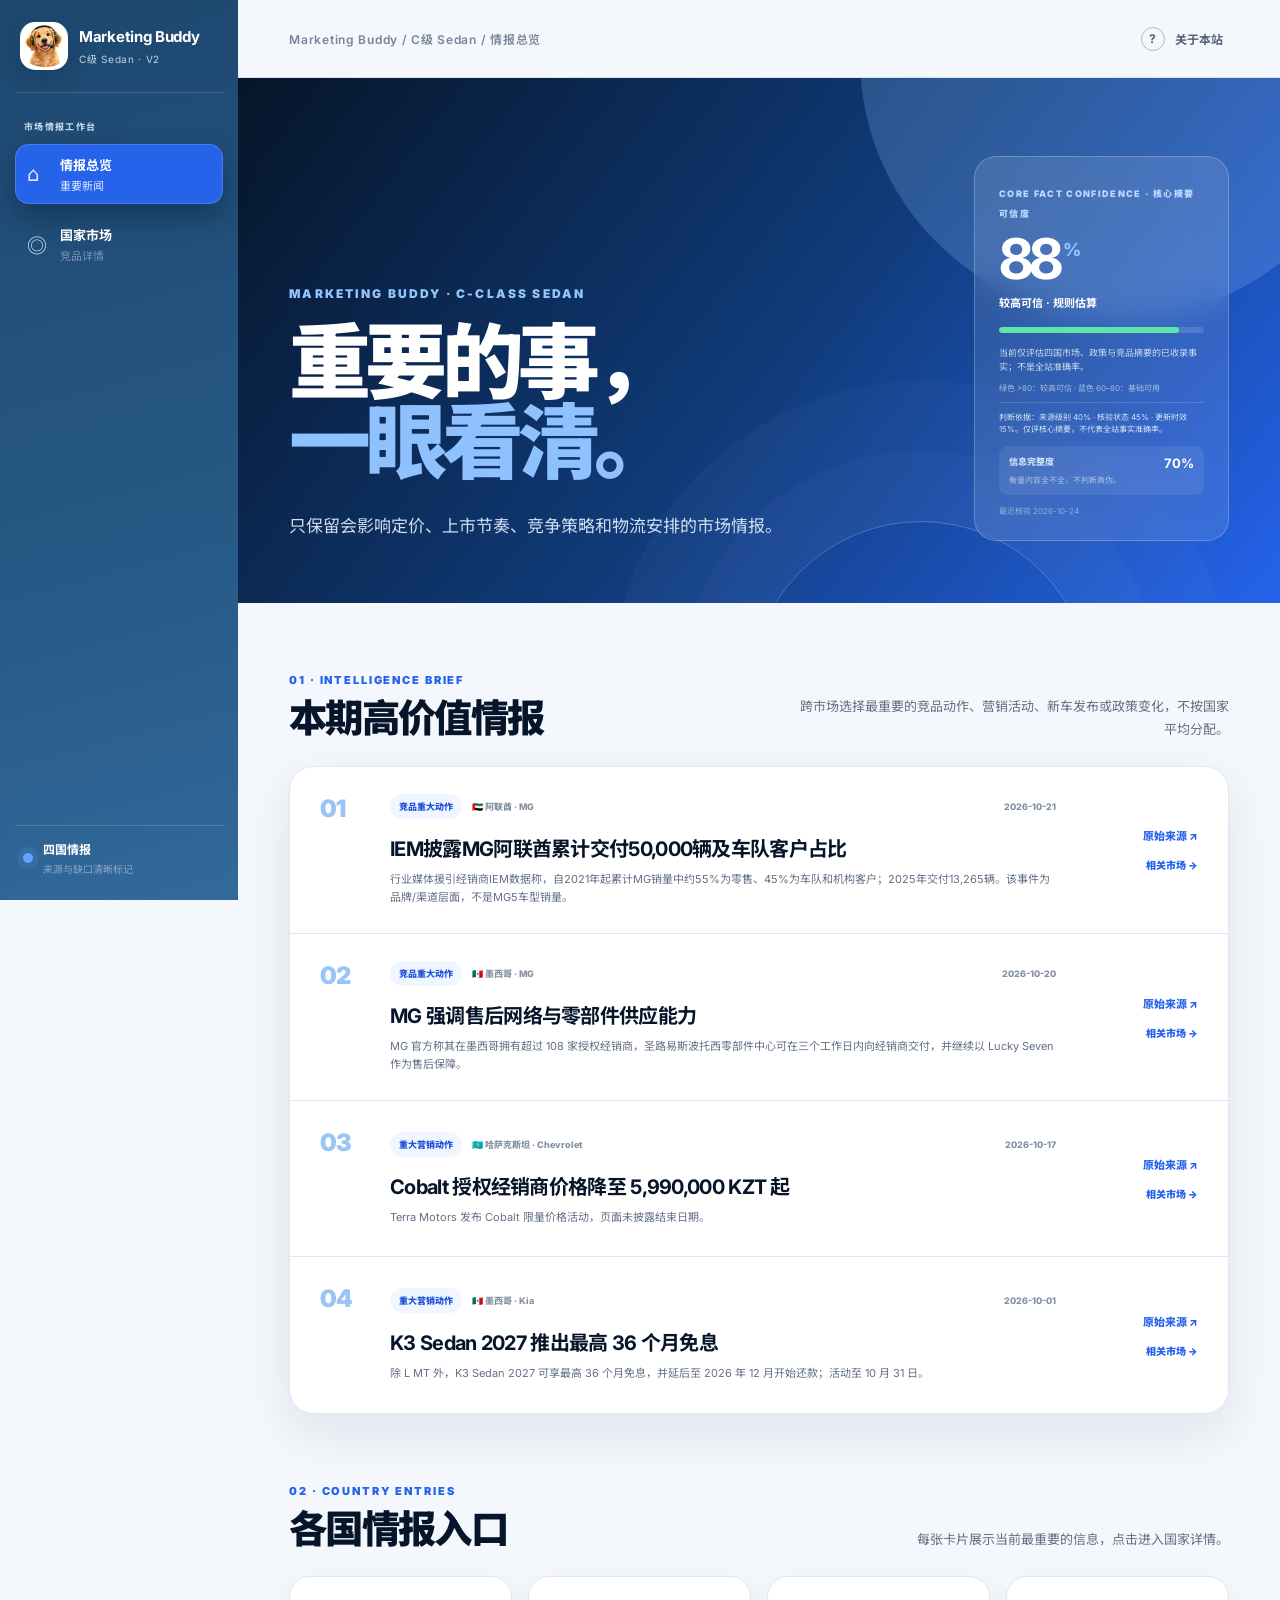
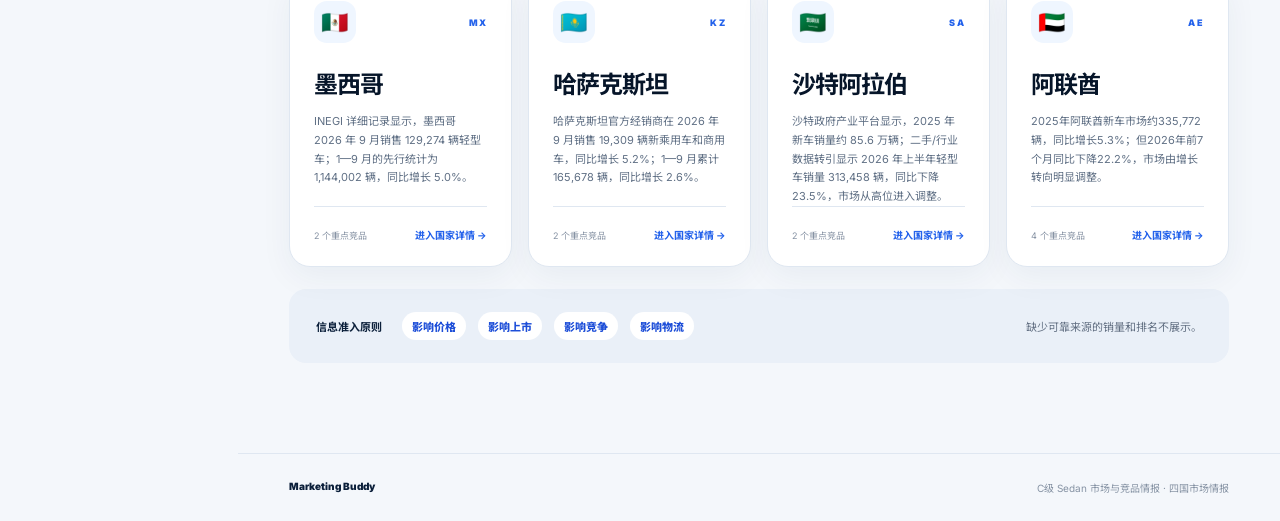
==== commit 40219fbf: "Publish Marketing Buddy V2 public sedan intelligence" ====
--- a/index.html
+++ b/index.html
@@ -1,65 +1,57 @@
 <!doctype html>
 <html lang="zh-CN">
 <head>
-  <meta charset="UTF-8" />
-  <meta name="viewport" content="width=device-width, initial-scale=1.0" />
-  <meta name="description" content="Marketing Buddy — Geely EMGRAND 海外市场与竞品营销情报工作台" />
-  <title>Marketing Buddy · EMGRAND</title>
-  <link rel="preconnect" href="https://fonts.googleapis.com" />
-  <link rel="preconnect" href="https://fonts.gstatic.com" crossorigin />
-  <link href="https://fonts.googleapis.com/css2?family=DM+Mono:wght@400;500&family=Manrope:wght@400;500;600;700;800&family=Noto+Sans+SC:wght@400;500;600;700&display=swap" rel="stylesheet" />
-  <link rel="stylesheet" href="styles.css" />
+  <meta charset="utf-8">
+  <meta name="viewport" content="width=device-width, initial-scale=1">
+  <meta name="description" content="Marketing Buddy C级 Sedan 市场与竞品情报工作台">
+  <title>Marketing Buddy · C级 Sedan</title>
+  <link rel="preconnect" href="https://fonts.googleapis.com">
+  <link rel="preconnect" href="https://fonts.gstatic.com" crossorigin>
+  <link href="https://fonts.googleapis.com/css2?family=Inter:wght@400;500;600;700;800;900&family=Noto+Sans+SC:wght@400;500;600;700;800;900&display=swap" rel="stylesheet">
+  <link rel="stylesheet" href="styles.css">
 </head>
 <body>
-  <div class="ambient ambient-a"></div>
-  <div class="ambient ambient-b"></div>
-  <div class="app-shell">
-    <aside class="sidebar" aria-label="主导航">
+  <div class="site-shell">
+    <aside class="sidebar">
       <a class="brand" href="#/overview" aria-label="Marketing Buddy 首页">
-        <span class="brand-mark"><img src="assets/marketing-buddy-golden-retriever.png" alt="Marketing Buddy 小金毛助手" /></span>
-        <span><strong>Marketing Buddy</strong><small>EMGRAND · V1.6</small></span>
+        <span class="brand-avatar"><img src="assets/marketing-buddy-golden-retriever.png" alt="Marketing Buddy 金毛标志"></span>
+        <span><strong>Marketing Buddy</strong><small>C级 Sedan · V2</small></span>
       </a>
 
-      <nav class="nav-list">
-        <p class="nav-label">情报工作台</p>
-        <a class="nav-item" data-route="overview" href="#/overview"><span class="nav-icon">⌂</span><span>全球总览</span></a>
-        <a class="nav-item" data-route="market" href="#/market/MX"><span class="nav-icon">◎</span><span>国家市场</span></a>
-        <a class="nav-item" data-route="pool" href="#/pool"><span class="nav-icon">◇</span><span>竞品池</span></a>
+      <div class="nav-label">市场情报工作台</div>
+      <nav aria-label="主要导航">
+        <a class="nav-item" data-route="overview" href="#/overview"><span>⌂</span><strong>情报总览</strong><small>重要新闻</small></a>
+        <a class="nav-item" data-route="markets" href="#/market/MX"><span>◎</span><strong>国家市场</strong><small>竞品详情</small></a>
       </nav>
 
       <div class="sidebar-foot">
-        <div class="sync-card">
-          <span class="status-dot"></span>
-          <div><strong>四国上线版</strong><small>基线截至 2026-10-24</small></div>
-        </div>
-        <p>你的汽车营销情报伙伴<br>公开来源 · 可追溯 · 不补造缺失值</p>
+        <span class="version-dot"></span>
+        <div><strong>四国情报</strong><small>来源与缺口清晰标记</small></div>
       </div>
     </aside>
 
-    <main>
+    <button id="drawerBackdrop" class="drawer-backdrop" aria-label="关闭导航"></button>
+
+    <div class="workspace">
       <header class="topbar">
-        <button class="mobile-menu" id="mobileMenu" aria-label="打开导航">☰</button>
-        <div class="breadcrumb" id="breadcrumb">Marketing Buddy / 全球总览</div>
-        <div class="top-actions">
-          <span class="verified-pill"><span>✓</span> 已核验数据</span>
-          <button class="icon-button" id="helpButton" aria-label="查看说明">?</button>
-        </div>
+        <button id="mobileMenu" class="icon-button menu-button" aria-label="打开导航">☰</button>
+        <div id="breadcrumb" class="breadcrumb">Marketing Buddy / C级 Sedan</div>
+        <button id="helpButton" class="help-button"><span>?</span> 关于本站</button>
       </header>
-      <div id="app" class="page" aria-live="polite"></div>
-    </main>
+      <main id="app" class="app" aria-live="polite"></main>
+      <footer class="page-footer"><span>Marketing Buddy</span><p>C级 Sedan 市场与竞品情报 · 四国市场情报</p></footer>
+    </div>
   </div>
 
-  <div class="drawer-backdrop" id="drawerBackdrop"></div>
-  <dialog id="helpDialog">
-    <button class="dialog-close" id="closeHelp" aria-label="关闭">×</button>
-    <span class="eyebrow">关于本版本</span>
-    <h2>Marketing Buddy 四国情报基线</h2>
-    <p>墨西哥、哈萨克斯坦、沙特阿拉伯和阿联酋的首轮公开信息研究已完成。每个关键事实尽量关联原始来源；缺失、冲突或需企业文件确认的内容会明确标注。</p>
-    <div class="dialog-rule"></div>
-    <p class="muted">网站由 GitHub 主分支触发 Vercel 自动发布；周更数据先校验，再进入正式站点。</p>
+  <dialog id="helpDialog" class="help-dialog">
+    <button id="closeHelp" class="dialog-close" aria-label="关闭">×</button>
+    <span class="dialog-kicker">ABOUT THIS REPORT</span>
+    <h2>关于 Marketing Buddy</h2>
+    <p>本站汇总四国 C级 Sedan 市场与竞品情报。已核验内容附原始来源；公开价格、优惠和船期会变化，请按链接复查。待复核内容仅作为研究线索。</p>
+    <ul><li>不展示内部目标车型名称</li><li>不使用未经核验的销量和排名</li><li>每条正式信息保留可点击来源</li></ul>
   </dialog>
 
-  <script src="data/autointel-v1.6.bundle.js"></script>
+  <script src="data/public.bundle.js"></script>
   <script src="app.js"></script>
 </body>
 </html>
--- a/styles.css
+++ b/styles.css
@@ -1,289 +1,200 @@
 :root {
-  --ink: #17211d;
-  --ink-2: #50605a;
-  --ink-3: #829089;
-  --paper: #f3f4ef;
-  --panel: rgba(255, 255, 252, 0.86);
-  --line: rgba(28, 43, 36, 0.11);
-  --green: #0d7c57;
-  --green-dark: #075f43;
-  --green-soft: #dcefe6;
-  --lime: #cbed63;
-  --orange: #f17c45;
-  --orange-soft: #fff0e8;
-  --amber: #b88213;
-  --amber-soft: #fff5d9;
-  --shadow: 0 18px 50px rgba(26, 46, 37, 0.07);
-  --radius: 22px;
+  --navy-950: #061529;
+  --navy-900: #0b1f3a;
+  --navy-800: #102b4f;
+  --blue-700: #1d4ed8;
+  --blue-600: #2563eb;
+  --blue-500: #3b82f6;
+  --blue-200: #bfdbfe;
+  --blue-100: #dbeafe;
+  --blue-50: #eff6ff;
+  --ink: #0b1728;
+  --muted: #637083;
+  --line: #dfe7f1;
+  --canvas: #f4f7fb;
+  --surface: #ffffff;
+  --shadow: 0 18px 50px rgba(20, 48, 88, .09);
+  --radius: 24px;
 }
 
 * { box-sizing: border-box; }
 html { scroll-behavior: smooth; }
-body {
-  margin: 0;
-  min-height: 100vh;
-  color: var(--ink);
-  background: var(--paper);
-  font-family: Manrope, "Noto Sans SC", system-ui, sans-serif;
-  -webkit-font-smoothing: antialiased;
+body { margin: 0; background: var(--canvas); color: var(--ink); font-family: Inter, "Noto Sans SC", system-ui, sans-serif; }
+a { color: inherit; text-decoration: none; }
+button { font: inherit; }
+
+.site-shell { min-height: 100vh; display: grid; grid-template-columns: 238px minmax(0, 1fr); }
+.sidebar { position: sticky; top: 0; height: 100vh; padding: 22px 15px; display: flex; flex-direction: column; color: #fff; background: linear-gradient(165deg, #1d476f, #285b88 68%, #326a9c); z-index: 30; }
+.brand { display: flex; gap: 11px; align-items: center; padding: 0 5px 22px; border-bottom: 1px solid rgba(255,255,255,.16); }
+.brand-avatar { width: 48px; height: 48px; border-radius: 15px; overflow: hidden; flex: none; background: #fff; box-shadow: 0 8px 20px rgba(8,31,55,.2); border: 2px solid rgba(255,255,255,.9); }
+.brand-avatar img { width: 100%; height: 100%; object-fit: cover; }
+.brand strong { display: block; font-size: 15px; letter-spacing: -.02em; }
+.brand small { display: block; margin-top: 5px; color: #c0d5e9; font-size: 10px; letter-spacing: .07em; }
+.nav-label { margin: 27px 9px 11px; color: #c0d5e9; font-size: 9px; font-weight: 800; letter-spacing: .15em; text-transform: uppercase; }
+nav { display: grid; gap: 10px; }
+.nav-item { min-height: 58px; display: grid; grid-template-columns: 33px 1fr; grid-template-rows: auto auto; align-items: center; padding: 10px 11px; border: 1px solid transparent; border-radius: 14px; color: #d9e9f7; transition: .2s ease; }
+.nav-item > span { grid-row: 1 / 3; font-size: 20px; }
+.nav-item strong { color: #fff; font-size: 13px; }
+.nav-item small { margin-top: 3px; color: #7892b3; font-size: 11px; }
+.nav-item:hover { background: rgba(255,255,255,.07); }
+.nav-item.active { background: var(--blue-600); border-color: rgba(255,255,255,.16); box-shadow: 0 14px 28px rgba(2, 18, 48, .35); }
+.nav-item.active small { color: #dbeafe; }
+.sidebar-foot { margin-top: auto; display: flex; align-items: center; gap: 10px; padding: 14px 8px 2px; border-top: 1px solid rgba(255,255,255,.16); }
+.sidebar-foot strong, .sidebar-foot small { display: block; }
+.sidebar-foot strong { font-size: 12px; }
+.sidebar-foot small { margin-top: 4px; color: #8da5c2; font-size: 10px; }
+.version-dot { width: 10px; height: 10px; border-radius: 50%; background: #60a5fa; box-shadow: 0 0 0 6px rgba(96,165,250,.14); }
+
+.workspace { min-width: 0; }
+.topbar { height: 78px; position: sticky; top: 0; z-index: 20; display: flex; align-items: center; padding: 0 clamp(24px, 4vw, 64px); border-bottom: 1px solid rgba(213,223,235,.85); background: rgba(244,247,251,.9); backdrop-filter: blur(18px); }
+.breadcrumb { color: #77869a; font-size: 12px; font-weight: 600; letter-spacing: .06em; }
+.help-button { margin-left: auto; border: 0; background: transparent; color: #526176; cursor: pointer; font-size: 12px; font-weight: 700; }
+.help-button span { display: inline-grid; place-items: center; width: 24px; height: 24px; margin-right: 7px; border: 1px solid #a9b7c8; border-radius: 50%; }
+.icon-button { display: none; }
+.app { width: min(1480px, 100%); margin: auto; padding: 0 clamp(24px, 4vw, 68px) 90px; }
+
+.page-hero { position: relative; overflow: hidden; min-height: 430px; margin: 0 calc(clamp(24px, 4vw, 68px) * -1) 70px; padding: 78px clamp(24px, 4vw, 68px) 62px; display: flex; align-items: flex-end; justify-content: space-between; gap: 50px; color: #fff; background: linear-gradient(128deg, var(--navy-950) 0%, #103b79 52%, var(--blue-600) 100%); }
+.page-hero::before { content: ""; position: absolute; width: 520px; height: 520px; right: -100px; top: -280px; border-radius: 50%; background: rgba(147,197,253,.22); }
+.page-hero::after { content: ""; position: absolute; width: 340px; height: 340px; right: 18%; bottom: -260px; border: 1px solid rgba(255,255,255,.23); border-radius: 50%; box-shadow: 0 0 0 70px rgba(255,255,255,.025), 0 0 0 140px rgba(255,255,255,.025); }
+.hero-copy, .scope-note, .country-switcher, .confidence-card { position: relative; z-index: 1; }
+.hero-kicker { display: block; margin-bottom: 22px; color: #93c5fd; font-size: 12px; font-weight: 900; letter-spacing: .18em; }
+.hero-copy h1 { margin: 0; max-width: 900px; font-size: clamp(54px, 6.4vw, 90px); line-height: .98; letter-spacing: -.07em; font-weight: 900; }
+.hero-copy h1 em { color: #8fc1ff; font-style: normal; }
+.hero-copy > p { max-width: 700px; margin: 27px 0 0; color: #cfdef0; font-size: 17px; line-height: 1.8; }
+.scope-note { min-width: 220px; padding: 24px; border: 1px solid rgba(255,255,255,.2); border-radius: 22px; background: rgba(255,255,255,.1); backdrop-filter: blur(15px); }
+.scope-note span { color: #a8c5e8; font-size: 11px; font-weight: 800; letter-spacing: .12em; }
+.scope-note strong { display: block; margin: 9px 0; font-size: 28px; }
+.scope-note p { margin: 0; color: #d9e7f7; font-size: 12px; line-height: 1.8; }
+.confidence-card { width: 255px; flex: none; padding: 24px; border: 1px solid rgba(255,255,255,.22); border-radius: 22px; background: rgba(255,255,255,.11); backdrop-filter: blur(16px); }
+.confidence-card > span { color: #b9d8ff; font-size: 9px; font-weight: 900; letter-spacing: .15em; }
+.confidence-score { margin: 10px 0 4px; display: flex; align-items: flex-start; }.confidence-score strong { font-size: 56px; line-height: 1; letter-spacing: -.07em; }.confidence-score small { margin: 8px 0 0 4px; color: #93c5fd; font-size: 18px; font-weight: 800; }
+.confidence-card b { color: #fff; font-size: 11px; }
+.confidence-bar { height: 6px; margin: 16px 0 13px; overflow: hidden; border-radius: 99px; background: rgba(255,255,255,.13); }.confidence-bar i { display: block; height: 100%; border-radius: inherit; background: #93c5fd; }.confidence-bar.good i { background: #5ee6a8; }.confidence-bar.caution i { background: #fbbf24; }
+.confidence-card p { margin: 0; color: #c8d9ee; font-size: 9px; line-height: 1.6; }.confidence-card time { display: block; margin-top: 10px; color: #8fb0d5; font-size: 8px; }.confidence-criteria { display: block; margin-top: 7px; color: #9eb9d9; font-size: 8px; line-height: 1.5; }.confidence-method { display: block; margin-top: 8px; padding-top: 8px; color: #d2e2f4; border-top: 1px solid rgba(255,255,255,.14); font-size: 8px; line-height: 1.55; }
+.completeness-mini { margin-top: 10px; padding: 9px 10px; display: grid; grid-template-columns: 1fr auto; gap: 3px 10px; border-radius: 9px; background: rgba(255,255,255,.08); }.completeness-mini span { color: #cfe2f7; font-size: 9px; font-weight: 800; }.completeness-mini strong { color: #fff; font-size: 13px; }.completeness-mini p { grid-column: 1 / -1; color: #a9c2dc; font-size: 8px; }
+.country-switcher { width: 225px; display: grid; gap: 8px; }
+.country-switcher a { padding: 12px 14px; border: 1px solid rgba(255,255,255,.14); border-radius: 12px; color: #c8daef; background: rgba(7,24,49,.25); font-size: 12px; font-weight: 700; }
+.country-switcher a.active { color: var(--navy-950); background: #fff; }
+
+.section-title { margin: 70px 0 26px; display: flex; align-items: flex-end; justify-content: space-between; gap: 30px; }
+.section-title span { display: block; margin-bottom: 10px; color: var(--blue-600); font-size: 11px; font-weight: 900; letter-spacing: .17em; }
+.section-title h2 { margin: 0; color: var(--navy-950); font-size: clamp(30px, 3vw, 42px); line-height: 1.1; letter-spacing: -.045em; font-weight: 900; }
+.section-title p { max-width: 430px; margin: 0; color: var(--muted); font-size: 13px; line-height: 1.7; text-align: right; }
+
+.intelligence-brief { display: grid; grid-template-columns: .82fr 1.18fr; gap: 0; overflow: hidden; border: 1px solid var(--line); border-radius: 24px; background: #fff; box-shadow: var(--shadow); }
+.brief-intro { padding: 34px; color: #fff; background: linear-gradient(145deg, var(--navy-900), #184d84); }.brief-intro > span { color: #93c5fd; font-size: 9px; font-weight: 900; letter-spacing: .15em; }.brief-intro h3 { margin: 17px 0 14px; font-size: clamp(24px, 2.4vw, 34px); line-height: 1.2; letter-spacing: -.04em; }.brief-intro p { margin: 0; color: #c7daee; font-size: 12px; line-height: 1.75; }
+.brief-lines { padding: 18px 31px; }.brief-line { padding: 17px 0; display: grid; grid-template-columns: 145px 1fr; gap: 18px; align-items: start; border-bottom: 1px solid var(--line); }.brief-line:last-child { border-bottom: 0; }.brief-line strong { color: var(--navy-900); font-size: 12px; }.brief-line p { margin: 0; color: #5e6d81; font-size: 11px; line-height: 1.65; }
+.market-entry-grid { display: grid; grid-template-columns: repeat(4, minmax(0, 1fr)); gap: 16px; }
+.market-entry-card { min-height: 290px; padding: 24px; display: flex; flex-direction: column; border: 1px solid var(--line); border-radius: 21px; background: #fff; box-shadow: 0 10px 32px rgba(24,51,86,.055); transition: transform .2s, box-shadow .2s, border-color .2s; }.market-entry-card:hover { transform: translateY(-4px); border-color: #9ec5ff; box-shadow: var(--shadow); }
+.market-entry-top { display: flex; justify-content: space-between; align-items: center; color: var(--blue-600); font-size: 9px; font-weight: 900; letter-spacing: .14em; }.country-flag { display: grid; place-items: center; width: 42px; height: 42px; border-radius: 13px; background: var(--blue-50); font-size: 22px; }
+.market-entry-card h3 { margin: 22px 0 12px; color: var(--navy-950); font-size: 24px; letter-spacing: -.04em; }.market-entry-card > p { margin: 0; color: #607085; font-size: 11px; line-height: 1.7; }
+.market-entry-foot { margin-top: auto; padding-top: 20px; display: flex; align-items: flex-end; justify-content: space-between; gap: 10px; border-top: 1px solid var(--line); }.market-entry-foot span { color: #8793a4; font-size: 9px; }.market-entry-foot strong { color: var(--blue-600); font-size: 10px; }
+.signal-list { overflow: hidden; border: 1px solid var(--line); border-radius: 24px; background: #fff; box-shadow: var(--shadow); }
+.signal-item { min-height: 156px; padding: 27px 30px; display: grid; grid-template-columns: 48px 1fr 120px; gap: 22px; align-items: center; border-bottom: 1px solid var(--line); }.signal-item:last-child { border-bottom: 0; }.signal-index { align-self: start; color: #9ac3f7; font-size: 24px; font-weight: 900; letter-spacing: -.06em; }
+.signal-meta { display: flex; align-items: center; gap: 10px; color: #8491a2; font-size: 9px; font-weight: 800; }.signal-meta span:first-child { padding: 6px 9px; color: var(--blue-700); border-radius: 99px; background: var(--blue-50); }.signal-meta time { margin-left: auto; }.signal-copy h3 { margin: 14px 0 8px; color: var(--navy-950); font-size: 20px; letter-spacing: -.035em; }.signal-copy p { margin: 0; color: #637186; font-size: 11px; line-height: 1.65; }
+.signal-action { display: grid; justify-items: end; gap: 14px; }.signal-action > a:last-child { color: var(--blue-600); font-size: 10px; font-weight: 900; }
+
+.news-grid { display: grid; grid-template-columns: repeat(2, minmax(0, 1fr)); gap: 18px; }
+.news-card { min-height: 275px; padding: 28px; display: flex; flex-direction: column; border: 1px solid var(--line); border-radius: var(--radius); background: var(--surface); box-shadow: 0 10px 35px rgba(28,55,91,.055); }
+.news-card.featured { grid-column: 1 / -1; min-height: 320px; color: #fff; border: 0; background: linear-gradient(135deg, var(--blue-700), #1e73e9); box-shadow: 0 22px 54px rgba(37,99,235,.24); }
+.news-meta { display: flex; align-items: center; gap: 9px; color: #728196; font-size: 10px; font-weight: 800; letter-spacing: .08em; text-transform: uppercase; }
+.news-meta span:nth-child(2) { padding: 6px 9px; border-radius: 99px; color: var(--blue-700); background: var(--blue-50); }
+.news-meta time { margin-left: auto; }
+.featured .news-meta { color: #bfdbfe; }.featured .news-meta span:nth-child(2) { color: #fff; background: rgba(255,255,255,.15); }
+.news-card h3 { margin: 28px 0 14px; font-size: clamp(22px, 2.2vw, 32px); line-height: 1.25; letter-spacing: -.035em; }
+.news-card.featured h3 { max-width: 850px; font-size: clamp(30px, 3.5vw, 48px); }
+.news-card p { margin: 0; color: #647287; line-height: 1.8; font-size: 14px; }.featured p { max-width: 940px; color: #dfebff; font-size: 16px; }
+.news-footer { margin-top: auto; padding-top: 28px; display: flex; align-items: center; gap: 18px; font-size: 12px; font-weight: 800; }
+.news-footer > a:first-child { color: var(--blue-600); }.featured .news-footer > a:first-child { color: #fff; }
+.source-link { color: var(--blue-600); font-size: 11px; font-weight: 800; }.featured .source-link { color: #cce1ff; }
+.source-missing { color: #9aa6b5; font-size: 10px; font-weight: 700; }
+.principle-strip { margin-top: 22px; padding: 23px 27px; display: flex; align-items: center; flex-wrap: wrap; gap: 12px; border-radius: 17px; color: #637083; background: #eaf0f8; font-size: 11px; }
+.principle-strip strong { color: var(--navy-900); margin-right: 8px; }.principle-strip span { padding: 6px 10px; color: var(--blue-700); border-radius: 99px; background: #fff; font-weight: 800; }.principle-strip p { margin: 0 0 0 auto; }
+
+.highlight-grid { display: grid; grid-template-columns: repeat(3, 1fr); gap: 17px; }
+.highlight-card { min-height: 240px; padding: 26px; display: flex; flex-direction: column; border-top: 5px solid var(--blue-600); border-radius: 0 0 20px 20px; background: #fff; box-shadow: var(--shadow); }
+.card-top, .competitor-head, .shipping-route-head { display: flex; justify-content: space-between; gap: 15px; align-items: flex-start; }
+.card-top > span { color: var(--navy-950); font-size: 17px; font-weight: 900; }
+.highlight-card > p { margin: 24px 0; color: #56657a; font-size: 13px; line-height: 1.75; }
+.highlight-card .source-link, .highlight-card .source-missing { margin-top: auto; }
+.summary-card { border-top-color: #3b82f6; }.summary-conclusion { margin-top: 22px; padding: 16px; border-radius: 14px; background: #f4f8ff; }.summary-conclusion small { display: block; color: var(--blue-600); font-size: 9px; font-weight: 900; letter-spacing: .1em; }.summary-conclusion strong { display: block; margin-top: 8px; color: var(--navy-950); font-size: 15px; line-height: 1.5; }.summary-card .summary-detail { margin: 15px 0 20px; color: #657489; font-size: 11px; line-height: 1.65; }
+.policy-card { border-top-color: #60a5fa; }.policy-conclusion { margin-top: 22px; padding: 16px; border-radius: 14px; background: var(--blue-50); }.policy-conclusion small { display: block; color: var(--blue-600); font-size: 9px; font-weight: 900; letter-spacing: .1em; }.policy-conclusion strong { display: block; margin-top: 8px; color: var(--navy-950); font-size: 15px; line-height: 1.5; }.policy-card .policy-detail { margin: 15px 0 20px; color: #657489; font-size: 11px; line-height: 1.65; }
+.status-pill { display: inline-flex; align-items: center; white-space: nowrap; padding: 7px 10px; border-radius: 99px; font-size: 9px; font-weight: 900; letter-spacing: .05em; }
+.status-pill.confirmed { color: #075985; background: #e0f2fe; }.status-pill.pending { color: #854d0e; background: #fef9c3; }.status-pill.empty { color: #6b7280; background: #f1f5f9; }.status-pill.suggested { color: #5b21b6; background: #ede9fe; }
+
+.shipping-card { padding: 32px; border-radius: 26px; color: #fff; background: linear-gradient(140deg, var(--navy-950), #123b70); box-shadow: var(--shadow); }
+.shipping-route-head > div span, .shipping-route-head > div strong { display: block; }.shipping-route-head span { color: #93c5fd; font-size: 11px; font-weight: 800; }.shipping-route-head strong { margin-top: 7px; font-size: 20px; }
+.shipping-line { margin: 38px 0 28px; display: grid; grid-template-columns: 1fr auto 1fr auto 1fr auto 1fr; gap: 12px; align-items: center; }
+.shipping-stage { min-height: 155px; padding: 18px; border: 1px solid rgba(255,255,255,.13); border-radius: 16px; background: rgba(255,255,255,.06); }
+.shipping-stage i { display: block; color: #60a5fa; font-size: 11px; font-style: normal; font-weight: 900; }.shipping-stage span, .shipping-stage strong, .shipping-stage small { display: block; }.shipping-stage span { margin-top: 20px; color: #dbeafe; font-size: 11px; }.shipping-stage strong { margin-top: 8px; font-size: 17px; }.shipping-stage small { margin-top: 7px; color: #7f9cbe; font-size: 10px; }
+.shipping-arrow { color: #60a5fa; font-size: 20px; }
+.shipping-scenarios { display: flex; gap: 10px; flex-wrap: wrap; }.shipping-scenarios span { padding: 8px 12px; border-radius: 99px; color: #a8c5e8; background: rgba(255,255,255,.07); font-size: 10px; }
+
+.competitor-grid { display: grid; grid-template-columns: repeat(3, 1fr); gap: 18px; }
+.competitor-card { min-height: 360px; padding: 26px; display: flex; flex-direction: column; border: 1px solid var(--line); border-radius: 22px; background: #fff; box-shadow: 0 10px 34px rgba(24,51,86,.06); transition: transform .2s, box-shadow .2s; }
+.competitor-card:hover { transform: translateY(-4px); box-shadow: var(--shadow); }
+.competitor-head span { color: var(--blue-600); font-size: 10px; font-weight: 900; letter-spacing: .11em; }.competitor-head h3 { margin: 7px 0 0; font-size: 25px; letter-spacing: -.04em; }
+.competitor-data { margin: 27px 0 17px; display: grid; grid-template-columns: 1fr 1fr; gap: 10px; }
+.competitor-data > div { padding: 14px; border-radius: 13px; background: var(--blue-50); }.competitor-data small, .detail-summary small { display: block; color: #77869a; font-size: 9px; }.competitor-data strong { display: block; margin-top: 7px; font-size: 14px; }
+.offer-line { padding: 16px 0; border-top: 1px solid var(--line); }.offer-line small { color: #8290a3; font-size: 9px; }.offer-line p { margin: 7px 0 0; color: #536276; font-size: 12px; line-height: 1.6; }
+.primary-link { margin-top: auto; padding-top: 19px; color: var(--blue-600); border-top: 1px solid var(--line); font-size: 12px; font-weight: 900; }
+
+.back-link { display: inline-block; margin: 34px 0 0; color: var(--blue-600); font-size: 12px; font-weight: 800; }
+.detail-hero { margin: 20px 0 45px; padding: 46px; display: flex; justify-content: space-between; gap: 40px; color: #fff; border-radius: 30px; background: linear-gradient(135deg, var(--navy-950), var(--blue-700)); box-shadow: var(--shadow); }
+.detail-hero h1 { margin: 0; font-size: clamp(48px, 6vw, 78px); line-height: .98; letter-spacing: -.06em; }.detail-hero h1 em { color: #93c5fd; font-style: normal; }.detail-hero p { color: #bcd2ec; }
+.detail-summary { width: 270px; padding: 25px; border-radius: 20px; background: rgba(255,255,255,.09); }.detail-summary > div { margin-top: 24px; }.detail-summary small { color: #a8c5e8; }.detail-summary strong { display: block; margin-top: 6px; font-size: 20px; }
+.single-page-note { margin: 0 0 18px; padding: 18px 22px; display: flex; align-items: center; gap: 20px; border-radius: 15px; background: var(--blue-50); }.single-page-note span { flex: none; color: var(--blue-700); font-size: 10px; font-weight: 900; }.single-page-note p { margin: 0; color: #647389; font-size: 10px; }
+.nested-note { margin: 0 0 18px; padding: 20px 24px; display: flex; align-items: center; gap: 24px; border-radius: 16px; background: var(--blue-50); }.nested-note span { flex: none; color: var(--blue-700); font-size: 11px; font-weight: 900; }.nested-note p { margin: 0; color: #627187; font-size: 11px; line-height: 1.6; }
+.detail-menu { display: grid; gap: 12px; }.detail-menu > a { min-height: 132px; padding: 23px 26px; display: grid; grid-template-columns: 55px 1fr auto; gap: 22px; align-items: center; border: 1px solid var(--line); border-radius: 19px; background: #fff; transition: .2s ease; }.detail-menu > a:hover { transform: translateX(5px); border-color: #9ec5ff; box-shadow: 0 14px 36px rgba(25,65,115,.09); }.detail-menu > a > span { color: #8ab9f6; font-size: 29px; font-weight: 900; letter-spacing: -.05em; }.detail-menu small { color: var(--blue-600); font-size: 8px; font-weight: 900; letter-spacing: .15em; }.detail-menu h2 { margin: 7px 0 4px; color: var(--navy-950); font-size: 23px; letter-spacing: -.04em; }.detail-menu p { margin: 0; color: #718095; font-size: 10px; }.detail-menu b { color: var(--blue-600); font-size: 10px; }
+.nested-hero { margin: 20px 0 28px; padding: 42px; border-radius: 25px; color: #fff; background: linear-gradient(135deg, var(--navy-950), var(--blue-700)); }.nested-hero span { color: #93c5fd; font-size: 10px; font-weight: 900; letter-spacing: .15em; }.nested-hero h1 { margin: 14px 0 8px; font-size: clamp(37px, 5vw, 60px); letter-spacing: -.055em; }.nested-hero p { margin: 0; color: #c1d6ef; font-size: 12px; }
+.section-pagination { margin-top: 20px; display: flex; gap: 8px; flex-wrap: wrap; }.section-pagination a { padding: 9px 12px; border: 1px solid var(--line); border-radius: 99px; color: #718095; background: #fff; font-size: 9px; font-weight: 800; }.section-pagination a.active { color: #fff; border-color: var(--blue-600); background: var(--blue-600); }
+.detail-sections { display: grid; gap: 22px; }
+.detail-section { overflow: hidden; border: 1px solid var(--line); border-radius: 24px; background: #fff; box-shadow: 0 12px 38px rgba(24,51,86,.055); }
+.detail-section > header { padding: 30px 34px 26px; border-bottom: 1px solid var(--line); background: linear-gradient(95deg, var(--blue-50), #fff); }
+.detail-section > header span { color: var(--blue-600); font-size: 10px; font-weight: 900; letter-spacing: .15em; }.detail-section > header h2 { margin: 9px 0 0; color: var(--navy-950); font-size: clamp(25px, 2.6vw, 36px); letter-spacing: -.045em; }
+.detail-section > :not(header) { margin-left: 34px; margin-right: 34px; }.detail-section > :last-child { margin-bottom: 32px; }
+.detail-columns { margin-top: 28px; display: grid; grid-template-columns: 1fr 1fr; gap: 28px; }.detail-columns h3, .warranty-strip h3 { font-size: 13px; color: var(--navy-900); }
+.data-row, .sales-row { padding: 15px 0; display: grid; grid-template-columns: 1fr auto auto; gap: 18px; align-items: center; border-bottom: 1px solid var(--line); }.data-row small, .data-row strong { display: block; }.data-row small { color: #8a96a6; font-size: 9px; }.data-row strong { margin-top: 4px; font-size: 11px; }.data-row b { font-size: 13px; }
+.offer-block { padding: 16px; margin-bottom: 10px; border-radius: 14px; background: var(--blue-50); }.offer-block > div { display: flex; justify-content: space-between; }.offer-block span { color: #7a899c; font-size: 9px; }.offer-block strong { display: block; margin-top: 10px; font-size: 13px; }.offer-block p { margin: 7px 0 0; color: #5c6a7d; font-size: 11px; line-height: 1.6; }
+.single-detail-column { margin-top: 28px; max-width: 850px; }.single-detail-column h3 { color: var(--navy-900); font-size: 13px; }.trend-note { margin-top: 18px; padding: 16px; border-radius: 13px; background: #f8fafc; }.trend-note strong { color: var(--navy-900); font-size: 10px; }.trend-note p { margin: 6px 0 0; color: #748196; font-size: 10px; line-height: 1.6; }
+.profile-card { margin-top: 28px; }.profile-status { padding: 16px 18px; display: flex; justify-content: space-between; gap: 24px; border-radius: 13px; background: #fff7ed; }.profile-status span { color: #9a3412; font-size: 10px; font-weight: 900; }.profile-status p { margin: 0; color: #9a5b43; font-size: 9px; }
+.profile-grid { margin-top: 16px; display: grid; grid-template-columns: repeat(2, 1fr); gap: 12px; }.profile-grid > div { min-height: 145px; padding: 20px; border: 1px solid var(--line); border-radius: 15px; background: #fafcff; }.profile-grid small { display: block; color: var(--blue-600); font-size: 9px; font-weight: 900; }.profile-grid strong { display: block; margin-top: 12px; color: var(--navy-950); font-size: 15px; }.profile-grid p { margin: 9px 0 0; color: #748196; font-size: 10px; line-height: 1.6; }.profile-tags { margin-top: 14px; display: flex; gap: 8px; flex-wrap: wrap; }.profile-tags span { padding: 8px 11px; border-radius: 99px; color: var(--blue-700); background: var(--blue-50); font-size: 9px; font-weight: 800; }
+.spec-collapse { margin: 0; }.spec-collapse > summary { margin: 0 !important; padding: 30px 34px 26px; display: flex; align-items: center; justify-content: space-between; gap: 24px; cursor: pointer; list-style: none; background: linear-gradient(95deg, var(--blue-50), #fff); }.spec-collapse > summary::-webkit-details-marker { display: none; }.spec-collapse > summary span { color: var(--blue-600); font-size: 10px; font-weight: 900; letter-spacing: .15em; }.spec-collapse > summary h2 { margin: 9px 0 0; color: var(--navy-950); font-size: clamp(25px, 2.6vw, 36px); letter-spacing: -.045em; }.spec-collapse > summary p { margin: 7px 0 0; color: #768498; font-size: 10px; }.spec-collapse > summary b { flex: none; color: var(--blue-600); font-size: 10px; }.spec-collapse[open] > summary { border-bottom: 1px solid var(--line); }.spec-collapse[open] > summary b { font-size: 0; }.spec-collapse[open] > summary b::after { content: "收起配置表 −"; font-size: 10px; }.spec-collapse-body { margin: 0 !important; padding: 1px 34px 32px; }
+.warranty-strip { margin-top: 25px; padding-top: 16px; border-top: 1px solid var(--line); }.warranty-strip ul { padding: 0; list-style: none; }.warranty-strip li { padding: 10px 0; display: grid; grid-template-columns: 140px 1fr auto; gap: 15px; border-bottom: 1px solid var(--line); font-size: 11px; }
+.spec-table { margin-top: 28px; }.spec-head, .spec-row { display: grid; grid-template-columns: 1fr 1fr 1fr; gap: 20px; padding: 15px 18px; }.spec-head { color: #fff; border-radius: 10px; background: var(--navy-900); font-size: 10px; font-weight: 800; }.spec-row { border-bottom: 1px solid var(--line); font-size: 11px; }
+.pdf-placeholder { margin-top: 24px; padding: 21px; display: flex; gap: 16px; align-items: center; border: 1px dashed #a9bdd8; border-radius: 15px; background: #f8fbff; }.pdf-placeholder > span { padding: 10px; color: #fff; border-radius: 8px; background: var(--blue-600); font-size: 10px; font-weight: 900; }.pdf-placeholder p { margin: 5px 0 0; color: #738197; font-size: 11px; }
+.review-layout { margin-top: 28px; display: grid; grid-template-columns: 1fr 1fr; gap: 18px; }.review-column { padding: 20px; border-radius: 16px; background: #f8fafc; }.review-column > span { color: var(--navy-900); font-size: 12px; font-weight: 900; }.review-rule { margin-top: 20px; padding-left: 12px; color: #7c8999; border-left: 3px solid var(--blue-500); font-size: 10px; line-height: 1.7; }
+.empty-research { min-height: 95px; margin-top: 14px; padding: 17px; border-radius: 13px; background: #f2f5f9; }.empty-research span { color: var(--blue-600); font-size: 9px; font-weight: 900; }.empty-research p { margin: 8px 0 0; color: #68768a; font-size: 11px; line-height: 1.6; }
+.sales-list { margin-top: 28px; }.sales-row span, .sales-row small { display: block; }.sales-row small { margin-top: 5px; color: #8995a6; font-size: 9px; }
+
+.loading { min-height: 70vh; display: flex; justify-content: center; align-items: center; gap: 8px; }.loading div { width: 9px; height: 9px; border-radius: 50%; background: var(--blue-600); animation: bounce .8s infinite alternate; }.loading div:nth-child(2){animation-delay:.15s}.loading div:nth-child(3){animation-delay:.3s}@keyframes bounce{to{transform:translateY(-12px);opacity:.45}}
+.not-found { min-height: 70vh; display: grid; place-content: center; text-align: center; }.not-found > strong { color: var(--blue-600); font-size: 90px; }.not-found h1 { font-size: 35px; }.not-found a { color: var(--blue-600); font-weight: 800; }
+.page-footer { padding: 26px clamp(24px, 4vw, 68px); display: flex; justify-content: space-between; color: #8592a3; border-top: 1px solid var(--line); font-size: 10px; }.page-footer span { color: var(--navy-900); font-weight: 900; }.page-footer p { margin: 0; }
+.help-dialog { width: min(520px, calc(100% - 30px)); padding: 38px; border: 0; border-radius: 24px; color: var(--ink); box-shadow: 0 30px 100px rgba(5,21,45,.35); }.help-dialog::backdrop { background: rgba(5,21,41,.65); backdrop-filter: blur(5px); }.dialog-close { position: absolute; right: 18px; top: 14px; border: 0; background: transparent; font-size: 29px; cursor: pointer; }.dialog-kicker { color: var(--blue-600); font-size: 10px; font-weight: 900; letter-spacing: .15em; }.help-dialog h2 { font-size: 29px; }.help-dialog p, .help-dialog li { color: #5e6b7e; font-size: 12px; line-height: 1.8; }.drawer-backdrop { display: none; }
+
+@media (max-width: 1100px) {
+  .site-shell { grid-template-columns: 220px minmax(0,1fr); }
+  .sidebar { padding-left: 15px; padding-right: 15px; }
+  .competitor-grid { grid-template-columns: repeat(2, 1fr); }
+  .market-entry-grid { grid-template-columns: repeat(2, 1fr); }
+  .highlight-grid { grid-template-columns: 1fr; }
+  .shipping-line { grid-template-columns: 1fr; }.shipping-arrow { transform: rotate(90deg); text-align: center; }.shipping-stage { min-height: auto; }
 }
 
-button, a { font: inherit; }
-a { color: inherit; }
-button { color: inherit; }
-
-.ambient { position: fixed; border-radius: 50%; filter: blur(90px); opacity: .38; pointer-events: none; }
-.ambient-a { width: 430px; height: 430px; background: #d6f2bc; top: -180px; right: 9%; }
-.ambient-b { width: 350px; height: 350px; background: #ffd8c4; bottom: -170px; left: 24%; opacity: .25; }
-
-.app-shell { display: grid; grid-template-columns: 252px minmax(0, 1fr); min-height: 100vh; position: relative; }
-.sidebar {
-  position: sticky; top: 0; height: 100vh; padding: 28px 20px 22px;
-  border-right: 1px solid var(--line); background: rgba(247, 248, 244, .78);
-  backdrop-filter: blur(22px); display: flex; flex-direction: column; z-index: 20;
+@media (max-width: 780px) {
+  .site-shell { display: block; }
+  .sidebar { position: fixed; left: -290px; width: 270px; transition: left .25s ease; }.sidebar.open { left: 0; }
+  .drawer-backdrop { position: fixed; inset: 0; z-index: 25; border: 0; background: rgba(5,20,40,.52); }.drawer-backdrop.open { display: block; }
+  .icon-button { display: block; border: 0; background: transparent; font-size: 21px; }.breadcrumb { margin-left: 12px; max-width: 55vw; overflow: hidden; white-space: nowrap; text-overflow: ellipsis; }.help-button { font-size: 0; }.help-button span { margin: 0; font-size: 12px; }
+  .page-hero { min-height: 520px; padding-top: 55px; flex-direction: column; align-items: flex-start; justify-content: flex-end; }.hero-copy h1 { font-size: 52px; }.scope-note, .country-switcher, .confidence-card { width: 100%; }.country-switcher { grid-template-columns: 1fr 1fr; }
+  .section-title { align-items: flex-start; flex-direction: column; }.section-title p { text-align: left; }.news-grid, .competitor-grid, .detail-columns, .review-layout, .intelligence-brief, .market-entry-grid, .profile-grid { grid-template-columns: 1fr; }.brief-line { grid-template-columns: 1fr; gap: 7px; }.news-card.featured { grid-column: auto; }.news-card { min-height: 300px; }
+  .signal-item { grid-template-columns: 35px 1fr; padding: 23px 20px; }.signal-action { grid-column: 2; grid-template-columns: auto auto; justify-content: start; justify-items: start; }.signal-meta { flex-wrap: wrap; }.signal-meta time { margin-left: 0; }.signal-copy h3 { font-size: 18px; }
+  .principle-strip p { margin-left: 0; width: 100%; }.shipping-card { padding: 22px; }
+  .detail-hero { padding: 30px 24px; flex-direction: column; }.detail-summary { width: 100%; }.detail-section > header { padding: 25px 22px; }.detail-section > :not(header) { margin-left: 22px; margin-right: 22px; }
+  .detail-menu > a { grid-template-columns: 42px 1fr; }.detail-menu > a > b { grid-column: 2; }.nested-note { align-items: flex-start; flex-direction: column; gap: 8px; }.nested-hero { padding: 31px 24px; }
+  .single-page-note, .profile-status { align-items: flex-start; flex-direction: column; gap: 8px; }.spec-collapse > summary { padding: 25px 22px; align-items: flex-start; flex-direction: column; }.spec-collapse-body { padding: 1px 22px 26px; }
+  .spec-head, .spec-row { grid-template-columns: 1fr 1fr; }.spec-head span:last-child, .spec-row > span:last-child { display: none; }
+  .page-footer { gap: 8px; flex-direction: column; }
 }
-.brand { display: flex; align-items: center; gap: 11px; text-decoration: none; padding: 0 3px; }
-.brand-mark { width: 54px; height: 54px; border-radius: 18px; background: linear-gradient(145deg, #fff7e9, #e7f1e9); display: grid; place-items: center; overflow: hidden; box-shadow: 0 8px 20px rgba(12, 31, 22, .13); flex: none; }
-.brand-mark img { width: 62px; height: 62px; object-fit: contain; transform: translateY(3px); }
-.brand strong { display: block; font-size: 15px; letter-spacing: -.35px; white-space: nowrap; }
-.brand small { color: var(--ink-3); display: block; margin-top: 2px; font: 10px/1.3 "DM Mono", monospace; letter-spacing: .08em; }
-
-.nav-list { margin-top: 54px; display: grid; gap: 8px; }
-.nav-label { margin: 0 12px 9px; color: var(--ink-3); font-size: 10px; font-weight: 800; text-transform: uppercase; letter-spacing: .16em; }
-.nav-item { display: flex; align-items: center; gap: 12px; padding: 12px 14px; border-radius: 14px; color: var(--ink-2); text-decoration: none; font-size: 14px; font-weight: 650; transition: .18s ease; }
-.nav-item:hover { color: var(--ink); background: rgba(255,255,255,.58); }
-.nav-item.active { color: white; background: var(--ink); box-shadow: 0 9px 20px rgba(23, 33, 29, .14); }
-.nav-icon { display: grid; place-items: center; width: 22px; height: 22px; font-size: 18px; }
-.sidebar-foot { margin-top: auto; }
-.sync-card { display: flex; gap: 10px; align-items: center; padding: 13px; background: rgba(255,255,255,.7); border: 1px solid var(--line); border-radius: 15px; }
-.status-dot { width: 9px; height: 9px; background: #33b77d; border-radius: 50%; box-shadow: 0 0 0 5px rgba(51,183,125,.13); flex: none; }
-.sync-card strong, .sync-card small { display: block; }
-.sync-card strong { font-size: 12px; }
-.sync-card small { font-size: 10px; color: var(--ink-3); margin-top: 3px; }
-.sidebar-foot > p { color: var(--ink-3); font-size: 10px; line-height: 1.55; padding: 0 7px; margin: 14px 0 0; }
-
-main { min-width: 0; position: relative; z-index: 1; }
-.topbar { height: 76px; display: flex; align-items: center; justify-content: space-between; padding: 0 40px; border-bottom: 1px solid var(--line); background: rgba(243,244,239,.62); backdrop-filter: blur(14px); position: sticky; top: 0; z-index: 15; }
-.breadcrumb { color: var(--ink-3); font: 11px "DM Mono", monospace; }
-.top-actions { display: flex; gap: 10px; align-items: center; }
-.verified-pill { display: inline-flex; align-items: center; gap: 7px; border: 1px solid var(--line); background: rgba(255,255,255,.58); border-radius: 99px; padding: 8px 12px; font-size: 11px; font-weight: 700; color: var(--ink-2); }
-.verified-pill span { color: var(--green); }
-.icon-button, .mobile-menu { width: 34px; height: 34px; border: 1px solid var(--line); background: rgba(255,255,255,.65); border-radius: 50%; cursor: pointer; }
-.mobile-menu { display: none; }
-.page { max-width: 1500px; margin: 0 auto; padding: 50px 48px 72px; }
-
-.eyebrow { font: 600 10px "DM Mono", monospace; letter-spacing: .17em; text-transform: uppercase; color: var(--green); }
-.hero { display: flex; justify-content: space-between; gap: 36px; align-items: flex-end; margin-bottom: 32px; }
-.hero h1 { margin: 10px 0 12px; font-size: clamp(37px, 5vw, 67px); line-height: .98; letter-spacing: -.055em; max-width: 800px; }
-.hero p { margin: 0; color: var(--ink-2); max-width: 690px; line-height: 1.75; font-size: 14px; }
-.hero-meta { text-align: right; flex: none; }
-.hero-meta strong { display: block; font-size: 28px; line-height: 1; }
-.hero-meta span { color: var(--ink-3); font-size: 11px; }
-
-.metric-grid { display: grid; grid-template-columns: repeat(4, 1fr); gap: 14px; margin-bottom: 42px; }
-.metric { min-height: 128px; background: var(--panel); border: 1px solid var(--line); border-radius: 18px; padding: 20px; box-shadow: var(--shadow); }
-.metric small { color: var(--ink-3); font-size: 11px; }
-.metric strong { display: block; margin-top: 17px; font-size: 28px; letter-spacing: -.04em; }
-.metric .trend { display: inline-block; margin-top: 7px; font-size: 10px; color: var(--green); background: var(--green-soft); border-radius: 99px; padding: 4px 7px; }
-
-.section-head { display: flex; justify-content: space-between; align-items: end; gap: 24px; margin: 44px 0 18px; }
-.section-head h2 { margin: 6px 0 0; font-size: 25px; letter-spacing: -.035em; }
-.section-head p { margin: 0; max-width: 560px; color: var(--ink-3); font-size: 12px; line-height: 1.6; }
-.section-no { color: var(--green); font: 700 10px "DM Mono", monospace; letter-spacing: .12em; }
-
-.brief-card { background: var(--ink); color: white; border-radius: 25px; padding: 30px; display: grid; grid-template-columns: 1.35fr .65fr; gap: 36px; position: relative; overflow: hidden; box-shadow: 0 22px 60px rgba(19, 38, 29, .13); }
-.brief-card:after { content: ""; position: absolute; width: 280px; height: 280px; border-radius: 50%; background: var(--green); right: -130px; top: -160px; opacity: .32; }
-.brief-card h3 { font-size: 25px; line-height: 1.3; margin: 7px 0 12px; max-width: 760px; letter-spacing: -.025em; }
-.brief-card p { color: #bfc9c4; font-size: 13px; line-height: 1.75; margin: 0; }
-.brief-side { align-self: end; border-left: 1px solid rgba(255,255,255,.14); padding-left: 25px; position: relative; z-index: 1; }
-.brief-side span { color: #9fac9f; font-size: 10px; }
-.brief-side strong { display: block; color: var(--lime); font-size: 15px; margin-top: 7px; }
-
-.country-grid { display: grid; grid-template-columns: repeat(2, 1fr); gap: 16px; }
-.country-card { position: relative; min-height: 265px; display: flex; flex-direction: column; padding: 25px; background: var(--panel); border: 1px solid var(--line); border-radius: var(--radius); text-decoration: none; transition: transform .2s ease, box-shadow .2s ease; overflow: hidden; }
-.country-card:hover { transform: translateY(-3px); box-shadow: var(--shadow); }
-.country-card.ready { background: linear-gradient(145deg, rgba(255,255,252,.94), rgba(231,244,237,.78)); }
-.country-top { display: flex; align-items: center; justify-content: space-between; }
-.country-name { display: flex; align-items: center; gap: 11px; }
-.flag { font-size: 27px; }
-.country-name strong { font-size: 18px; }
-.tag { padding: 6px 9px; font-size: 9px; font-weight: 800; letter-spacing: .08em; border-radius: 99px; background: #edf0ec; color: var(--ink-3); }
-.tag.confirmed { background: var(--green-soft); color: var(--green-dark); }
-.country-insight { margin-top: 29px; }
-.country-insight small { color: var(--ink-3); font-size: 10px; text-transform: uppercase; letter-spacing: .1em; }
-.country-insight p { font-size: 13px; line-height: 1.65; margin: 7px 0 0; color: var(--ink-2); }
-.country-card .go { margin-top: auto; padding-top: 18px; color: var(--green); font-size: 12px; font-weight: 800; }
-
-.panel-grid { display: grid; grid-template-columns: repeat(3, 1fr); gap: 14px; }
-.info-panel { min-height: 185px; background: var(--panel); border: 1px solid var(--line); padding: 23px; border-radius: 19px; }
-.info-panel.policy-critical { border-color: rgba(13,124,87,.32); box-shadow: inset 0 4px 0 var(--green); }
-.panel-top, .basic-card-head { display: flex; align-items: center; justify-content: space-between; gap: 12px; }
-.panel-icon { width: 36px; height: 36px; border-radius: 11px; display: grid; place-items: center; background: var(--green-soft); color: var(--green-dark); font-weight: 800; }
-.info-panel h3 { font-size: 15px; margin: 17px 0 9px; }
-.info-panel p { color: var(--ink-2); font-size: 12px; line-height: 1.65; margin: 0; }
-.policy-level { display: inline-flex; align-items: center; color: var(--green-dark); background: var(--green-soft); border: 1px solid rgba(13,124,87,.16); padding: 5px 8px; border-radius: 999px; font-size: 9px; font-weight: 900; letter-spacing: .06em; white-space: nowrap; }
-.policy-impact, .fact-note { margin-top: 12px; padding: 10px 12px; border-radius: 11px; background: rgba(13,124,87,.055); color: var(--ink-2); font-size: 10px; line-height: 1.55; }
-.policy-impact b, .fact-note b { display: block; color: var(--green-dark); margin-bottom: 3px; }
-
-.market-tabs { display: flex; gap: 8px; flex-wrap: wrap; margin: 26px 0 34px; }
-.market-tab { text-decoration: none; border: 1px solid var(--line); background: rgba(255,255,255,.55); border-radius: 99px; padding: 9px 14px; color: var(--ink-2); font-size: 12px; font-weight: 700; }
-.market-tab.active { background: var(--ink); color: white; }
-.callout { border-radius: 20px; padding: 23px; background: var(--amber-soft); border: 1px solid rgba(184,130,19,.18); display: flex; gap: 14px; }
-.callout strong { display: block; font-size: 13px; margin-bottom: 5px; }
-.callout p { color: #725d29; margin: 0; font-size: 12px; line-height: 1.6; }
-
-.basics-grid { display: grid; grid-template-columns: repeat(2, 1fr); gap: 14px; }
-.basic-card { background: var(--panel); border: 1px solid var(--line); border-radius: 18px; padding: 22px; min-height: 145px; }
-.basic-card.critical-policy { border-color: rgba(13,124,87,.32); box-shadow: inset 4px 0 0 var(--green); }
-.basic-card small { color: var(--ink-3); font-size: 10px; letter-spacing: .08em; text-transform: uppercase; }
-.basic-card p { margin: 15px 0 0; font-size: 13px; color: var(--ink-2); line-height: 1.7; }
-.basic-card.unavailable { background: rgba(255,255,255,.38); border-style: dashed; }
-
-.chart-card { background: white; border: 1px solid var(--line); border-radius: 22px; padding: 22px; overflow: hidden; }
-.chart-meta { display: flex; gap: 18px; flex-wrap: wrap; font-size: 10px; color: var(--ink-3); }
-.legend { display: flex; align-items: center; gap: 6px; }
-.legend i { width: 9px; height: 9px; border-radius: 50%; display: inline-block; }
-.chart-card svg { display: block; width: 100%; height: auto; min-height: 330px; margin-top: 15px; }
-.chart-axis { stroke: #cad2cd; stroke-width: 1; }
-.chart-grid { stroke: #e9edea; stroke-width: 1; stroke-dasharray: 4 5; }
-.chart-label { font: 10px "DM Mono", monospace; fill: #84918b; }
-.bubble-label { font: 700 11px Manrope, sans-serif; fill: #1f2a25; }
-.bubble-value { font: 9px "DM Mono", monospace; fill: #65716b; }
-
-.profile-grid { display: grid; grid-template-columns: repeat(2, 1fr); gap: 14px; }
-.profile-card { background: var(--panel); border: 1px solid var(--line); border-radius: 18px; padding: 22px; }
-.profile-card h3 { font-size: 13px; margin: 0 0 16px; }
-.mini-list { display: grid; gap: 10px; }
-.mini-row { display: flex; justify-content: space-between; gap: 22px; align-items: baseline; padding-bottom: 10px; border-bottom: 1px solid var(--line); font-size: 11px; }
-.mini-row:last-child { border: 0; padding-bottom: 0; }
-.mini-row span { color: var(--ink-3); }
-.mini-row strong { text-align: right; font-size: 12px; }
-
-.vehicle-grid { display: grid; grid-template-columns: repeat(2, 1fr); gap: 15px; }
-.vehicle-card { background: var(--panel); border: 1px solid var(--line); border-radius: 20px; padding: 23px; display: flex; flex-direction: column; min-height: 290px; }
-.vehicle-card .title-row { display: flex; align-items: start; justify-content: space-between; gap: 15px; }
-.vehicle-card h3 { margin: 0; font-size: 20px; letter-spacing: -.03em; }
-.vehicle-card .sub { font-size: 10px; color: var(--ink-3); margin-top: 4px; }
-.vehicle-stats { display: grid; grid-template-columns: 1fr 1fr; gap: 10px; margin: 22px 0; }
-.stat-cell { background: rgba(240,243,239,.72); border-radius: 12px; padding: 12px; }
-.stat-cell small { display: block; color: var(--ink-3); font-size: 9px; }
-.stat-cell strong { display: block; margin-top: 6px; font-size: 12px; }
-.action-note { border-top: 1px solid var(--line); padding-top: 15px; }
-.action-note small { color: var(--orange); font-size: 9px; text-transform: uppercase; letter-spacing: .1em; }
-.action-note p { font-size: 12px; line-height: 1.55; color: var(--ink-2); margin: 6px 0 0; }
-.text-link { margin-top: auto; padding-top: 17px; color: var(--green); font-size: 11px; font-weight: 800; text-decoration: none; }
-
-.comparison-wrap { overflow-x: auto; border: 1px solid var(--line); border-radius: 20px; background: var(--panel); }
-.comparison { width: 100%; min-width: 700px; border-collapse: collapse; font-size: 12px; }
-.comparison th, .comparison td { padding: 17px 20px; border-bottom: 1px solid var(--line); text-align: left; vertical-align: top; }
-.comparison th { color: var(--ink-3); font-size: 10px; text-transform: uppercase; letter-spacing: .07em; background: rgba(240,243,239,.7); }
-.comparison tr:last-child td { border-bottom: 0; }
-.comparison td:first-child { font-weight: 800; }
-
-.detail-hero { background: var(--ink); color: white; border-radius: 25px; padding: 34px; margin-bottom: 22px; position: relative; overflow: hidden; }
-.detail-hero:after { content:""; position:absolute; width:240px; height:240px; border:1px solid rgba(203,237,99,.36); border-radius:50%; right:-70px; top:-100px; box-shadow: 0 0 0 34px rgba(203,237,99,.05), 0 0 0 68px rgba(203,237,99,.035); }
-.detail-hero h1 { font-size: clamp(40px, 7vw, 78px); margin: 10px 0 4px; line-height: .95; letter-spacing: -.06em; }
-.detail-hero p { color: #aebdb5; margin: 13px 0 0; font-size: 13px; }
-.detail-kpis { display: grid; grid-template-columns: repeat(4, 1fr); gap: 12px; margin-top: 32px; position: relative; z-index: 1; }
-.detail-kpi { border-top: 1px solid rgba(255,255,255,.15); padding-top: 13px; }
-.detail-kpi small { color: #8ea098; font-size: 9px; text-transform: uppercase; letter-spacing: .09em; }
-.detail-kpi strong { display: block; margin-top: 8px; font-size: 13px; }
-.content-grid { display: grid; grid-template-columns: repeat(2, 1fr); gap: 15px; }
-.content-card { background: var(--panel); border: 1px solid var(--line); border-radius: 19px; padding: 23px; }
-.content-card.wide { grid-column: 1 / -1; }
-.content-card h2 { font-size: 16px; margin: 0 0 18px; }
-.source-list { display: grid; gap: 10px; }
-.source-link { display: flex; align-items: center; justify-content: space-between; gap: 20px; padding: 12px 0; border-bottom: 1px solid var(--line); text-decoration: none; }
-.source-link:last-child { border: 0; }
-.source-link strong { font-size: 12px; }
-.source-link small { display: block; color: var(--ink-3); margin-top: 3px; font-size: 9px; }
-.source-link span { color: var(--green); }
-
-.fact-value { display: inline-flex; align-items: center; justify-content: flex-end; gap: 7px; flex-wrap: wrap; }
-.inline-source { display: inline-flex; align-items: center; gap: 3px; color: var(--green); background: var(--green-soft); border: 1px solid rgba(13,124,87,.12); padding: 3px 6px; border-radius: 7px; font-size: 8px; font-weight: 800; line-height: 1; text-decoration: none; white-space: nowrap; vertical-align: middle; }
-.inline-source:hover { color: white; background: var(--green); }
-
-.activity-list { display: grid; gap: 12px; }
-.activity-item { display: grid; grid-template-columns: 112px minmax(0, 1fr) auto; align-items: start; gap: 18px; background: var(--panel); border: 1px solid var(--line); border-radius: 17px; padding: 19px; }
-.activity-kind { display: inline-flex; align-items: center; gap: 7px; font-size: 9px; font-weight: 800; color: var(--green-dark); text-transform: uppercase; letter-spacing: .06em; }
-.activity-kind i { width: 9px; height: 9px; border-radius: 50%; background: var(--green); box-shadow: 0 0 0 5px rgba(13,124,87,.1); }
-.activity-kind.orange { color: #ad532b; }
-.activity-kind.orange i { background: var(--orange); box-shadow: 0 0 0 5px rgba(241,124,69,.11); }
-.activity-copy h3 { font-size: 14px; margin: 0 0 7px; letter-spacing: -.015em; }
-.activity-copy p { color: var(--ink-2); font-size: 11px; line-height: 1.65; margin: 0; }
-.activity-date { display: block; color: var(--ink-3); font: 9px "DM Mono", monospace; margin-top: 7px; }
-.activity-source { align-self: center; }
-
-.embedded-event { margin-top: 18px; padding-top: 17px; border-top: 1px solid var(--line); }
-.embedded-event-head { display: flex; justify-content: space-between; gap: 12px; align-items: center; margin-bottom: 9px; color: var(--ink-3); font: 9px "DM Mono", monospace; }
-.embedded-event > strong { display: block; font-size: 13px; line-height: 1.5; }
-.embedded-event > p { margin: 7px 0 0; color: var(--ink-2); font-size: 11px; line-height: 1.65; }
-.why-line { margin-top: 12px; padding: 11px 12px; border-radius: 11px; background: var(--green-soft); color: var(--green-dark); font-size: 10px; line-height: 1.55; }
-.why-line b { display: block; margin-bottom: 3px; }
-.empty-inline { margin: 14px 0 0; color: var(--ink-3); font-size: 11px; line-height: 1.65; padding: 12px; border: 1px dashed var(--line); border-radius: 11px; }
-
-.pool-list { display: grid; gap: 16px; }
-.pool-group { background: var(--panel); border: 1px solid var(--line); border-radius: 21px; padding: 24px; }
-.pool-header { display: flex; justify-content: space-between; align-items: center; gap: 15px; margin-bottom: 18px; }
-.pool-header h2 { font-size: 18px; margin: 0; }
-.pool-entries { display: grid; gap: 10px; }
-.pool-row { display: grid; grid-template-columns: 1.4fr .8fr .8fr .6fr; gap: 16px; align-items: center; padding: 15px; border-radius: 14px; background: rgba(242,244,240,.7); }
-.pool-row strong { font-size: 13px; }
-.pool-row span { font-size: 10px; color: var(--ink-3); }
-.empty-pool { color: var(--ink-3); font-size: 12px; padding: 18px; text-align: center; border: 1px dashed var(--line); border-radius: 14px; }
-
-.empty-state { text-align: center; padding: 75px 20px; background: rgba(255,255,255,.45); border: 1px dashed var(--line); border-radius: 24px; }
-.empty-state .empty-icon { width: 64px; height: 64px; border-radius: 50%; background: var(--amber-soft); display: grid; place-items: center; margin: 0 auto 18px; font-size: 24px; }
-.empty-state h2 { margin: 0; font-size: 22px; }
-.empty-state p { max-width: 540px; margin: 12px auto 0; color: var(--ink-3); font-size: 13px; line-height: 1.7; }
-.button { display: inline-flex; align-items: center; justify-content: center; gap: 7px; padding: 11px 16px; border: 0; border-radius: 12px; background: var(--ink); color: white; text-decoration: none; font-size: 11px; font-weight: 800; margin-top: 19px; }
-
-.muted { color: var(--ink-3); }
-.skeleton { animation: pulse 1.4s ease infinite; background: #e7eae6; border-radius: 9px; height: 17px; }
-.loading { display: grid; gap: 13px; max-width: 800px; padding-top: 45px; }
-@keyframes pulse { 50% { opacity: .5; } }
-
-dialog { width: min(510px, calc(100% - 32px)); border: 0; border-radius: 23px; padding: 31px; color: var(--ink); box-shadow: 0 30px 90px rgba(15, 29, 22, .27); }
-dialog::backdrop { background: rgba(16,27,22,.5); backdrop-filter: blur(5px); }
-dialog h2 { font-size: 24px; letter-spacing: -.035em; line-height: 1.3; }
-dialog p { color: var(--ink-2); font-size: 13px; line-height: 1.7; }
-.dialog-close { position: absolute; top: 16px; right: 16px; width: 31px; height: 31px; border-radius: 50%; border: 1px solid var(--line); background: #f4f5f2; cursor: pointer; }
-.dialog-rule { border-top: 1px solid var(--line); margin: 22px 0; }
-.drawer-backdrop { display: none; }
-
-@media (max-width: 1050px) {
-  .metric-grid { grid-template-columns: repeat(2, 1fr); }
-  .panel-grid { grid-template-columns: 1fr; }
-  .detail-kpis { grid-template-columns: repeat(2, 1fr); }
-}
-
-@media (max-width: 780px) {
-  .app-shell { display: block; }
-  .sidebar { position: fixed; transform: translateX(-105%); transition: transform .22s ease; width: 250px; box-shadow: 20px 0 50px rgba(0,0,0,.15); }
-  .sidebar.open { transform: translateX(0); }
-  .drawer-backdrop.open { display: block; position: fixed; inset: 0; background: rgba(10,20,15,.35); z-index: 19; }
-  .mobile-menu { display: inline-grid; place-items: center; }
-  .topbar { padding: 0 18px; }
-  .breadcrumb { display: none; }
-  .page { padding: 34px 18px 55px; }
-  .hero { display: block; }
-  .hero-meta { display: none; }
-  .hero h1 { font-size: 42px; }
-  .country-grid, .vehicle-grid, .basics-grid, .profile-grid, .content-grid { grid-template-columns: 1fr; }
-  .brief-card { grid-template-columns: 1fr; }
-  .brief-side { border-left: 0; border-top: 1px solid rgba(255,255,255,.14); padding: 18px 0 0; }
-  .section-head { display: block; }
-  .section-head p { margin-top: 9px; }
-  .content-card.wide { grid-column: auto; }
-  .pool-row { grid-template-columns: 1fr 1fr; }
-  .activity-item { grid-template-columns: 1fr; gap: 11px; }
-  .activity-source { justify-self: start; }
-}
-
-@media (max-width: 500px) {
-  .metric-grid { grid-template-columns: 1fr 1fr; gap: 9px; }
-  .metric { padding: 15px; min-height: 110px; }
-  .metric strong { font-size: 21px; }
-  .detail-kpis { grid-template-columns: 1fr 1fr; }
-  .verified-pill { display: none; }
-}
+
+@media (prefers-reduced-motion: reduce) { *, *::before, *::after { scroll-behavior: auto !important; animation-duration: .01ms !important; transition-duration: .01ms !important; } }
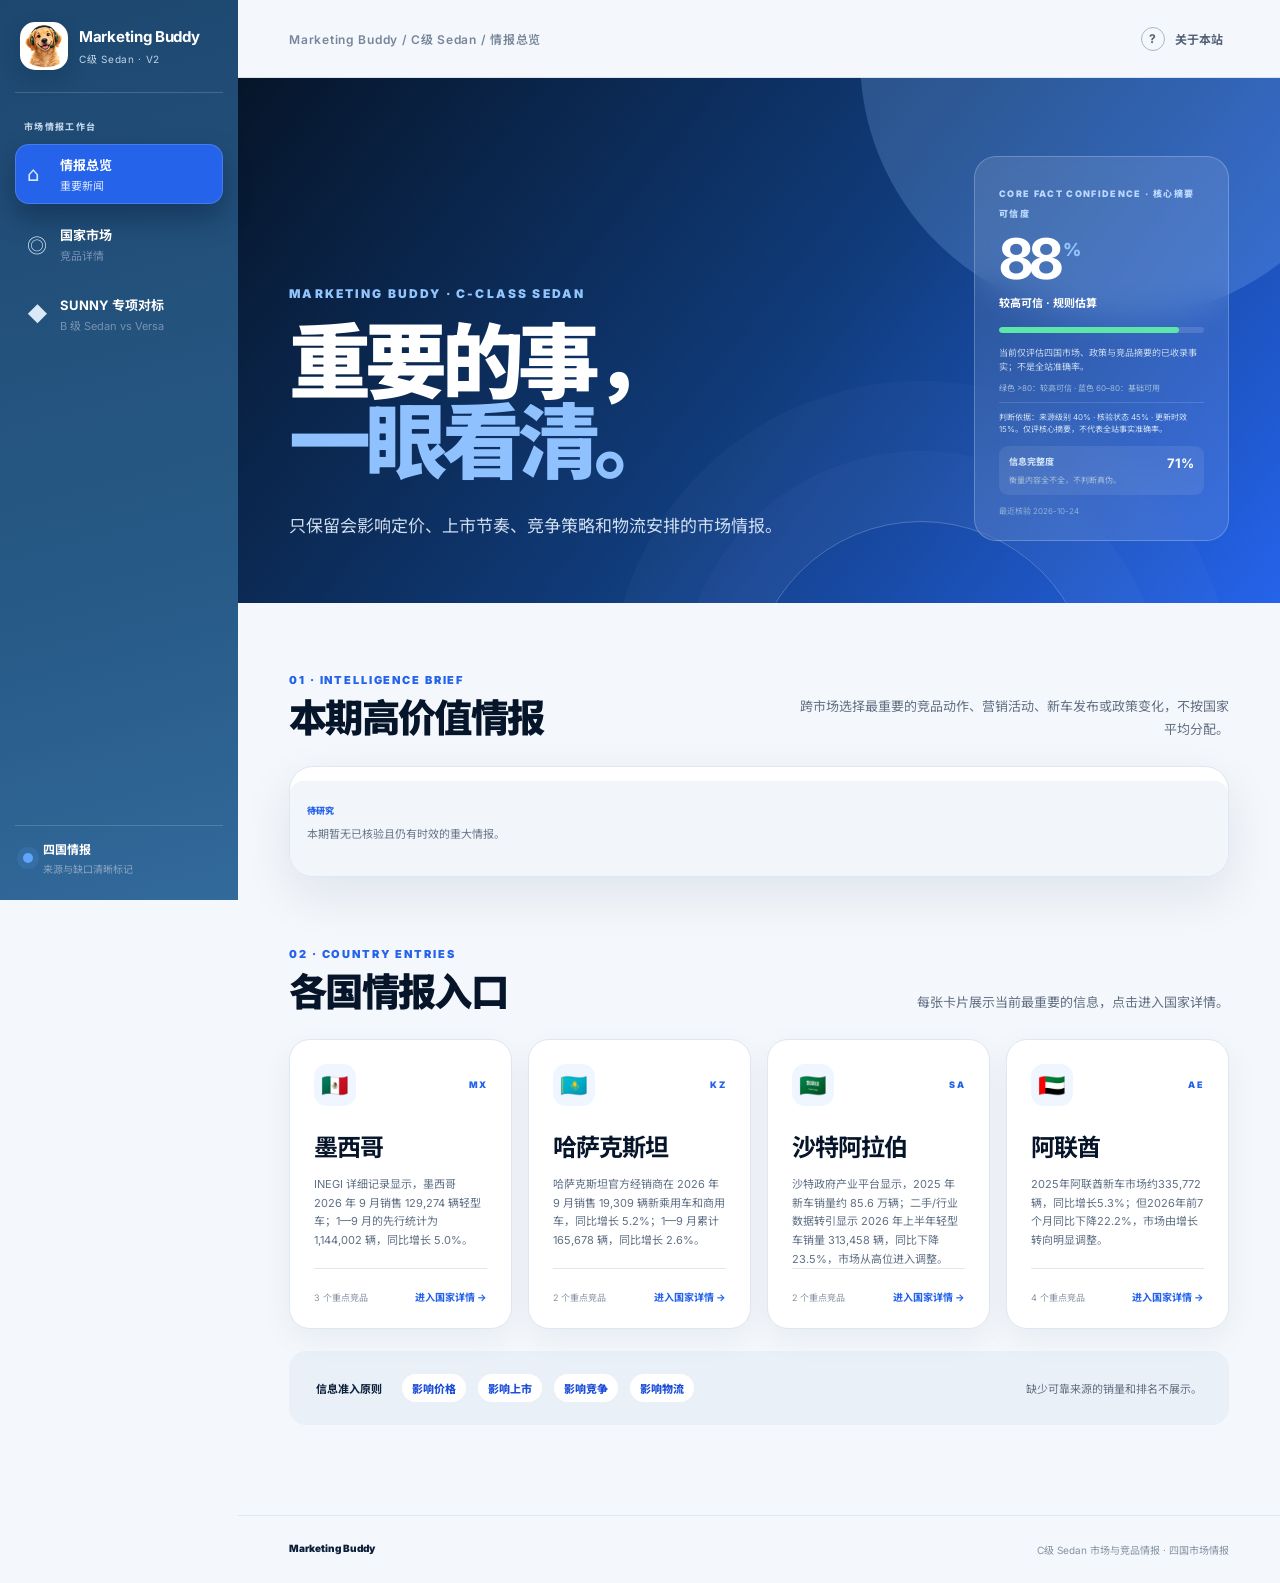
==== commit a1f4bae8: "feat(report): 新增 SUNNY(Versa) 专项对标报告页 - reports/sunny-benchmark-mx.html：墨西哥 B 级 Sedan 与 Nissan Versa" ====
--- a/index.html
+++ b/index.html
@@ -1,57 +1,58 @@
-<!doctype html>
-<html lang="zh-CN">
-<head>
-  <meta charset="utf-8">
-  <meta name="viewport" content="width=device-width, initial-scale=1">
-  <meta name="description" content="Marketing Buddy C级 Sedan 市场与竞品情报工作台">
-  <title>Marketing Buddy · C级 Sedan</title>
-  <link rel="preconnect" href="https://fonts.googleapis.com">
-  <link rel="preconnect" href="https://fonts.gstatic.com" crossorigin>
-  <link href="https://fonts.googleapis.com/css2?family=Inter:wght@400;500;600;700;800;900&family=Noto+Sans+SC:wght@400;500;600;700;800;900&display=swap" rel="stylesheet">
-  <link rel="stylesheet" href="styles.css">
-</head>
-<body>
-  <div class="site-shell">
-    <aside class="sidebar">
-      <a class="brand" href="#/overview" aria-label="Marketing Buddy 首页">
-        <span class="brand-avatar"><img src="assets/marketing-buddy-golden-retriever.png" alt="Marketing Buddy 金毛标志"></span>
-        <span><strong>Marketing Buddy</strong><small>C级 Sedan · V2</small></span>
-      </a>
-
-      <div class="nav-label">市场情报工作台</div>
-      <nav aria-label="主要导航">
-        <a class="nav-item" data-route="overview" href="#/overview"><span>⌂</span><strong>情报总览</strong><small>重要新闻</small></a>
-        <a class="nav-item" data-route="markets" href="#/market/MX"><span>◎</span><strong>国家市场</strong><small>竞品详情</small></a>
-      </nav>
-
-      <div class="sidebar-foot">
-        <span class="version-dot"></span>
-        <div><strong>四国情报</strong><small>来源与缺口清晰标记</small></div>
-      </div>
-    </aside>
-
-    <button id="drawerBackdrop" class="drawer-backdrop" aria-label="关闭导航"></button>
-
-    <div class="workspace">
-      <header class="topbar">
-        <button id="mobileMenu" class="icon-button menu-button" aria-label="打开导航">☰</button>
-        <div id="breadcrumb" class="breadcrumb">Marketing Buddy / C级 Sedan</div>
-        <button id="helpButton" class="help-button"><span>?</span> 关于本站</button>
-      </header>
-      <main id="app" class="app" aria-live="polite"></main>
-      <footer class="page-footer"><span>Marketing Buddy</span><p>C级 Sedan 市场与竞品情报 · 四国市场情报</p></footer>
-    </div>
-  </div>
-
-  <dialog id="helpDialog" class="help-dialog">
-    <button id="closeHelp" class="dialog-close" aria-label="关闭">×</button>
-    <span class="dialog-kicker">ABOUT THIS REPORT</span>
-    <h2>关于 Marketing Buddy</h2>
-    <p>本站汇总四国 C级 Sedan 市场与竞品情报。已核验内容附原始来源；公开价格、优惠和船期会变化，请按链接复查。待复核内容仅作为研究线索。</p>
-    <ul><li>不展示内部目标车型名称</li><li>不使用未经核验的销量和排名</li><li>每条正式信息保留可点击来源</li></ul>
-  </dialog>
-
-  <script src="data/public.bundle.js"></script>
-  <script src="app.js"></script>
-</body>
-</html>
+<!doctype html>
+<html lang="zh-CN">
+<head>
+  <meta charset="utf-8">
+  <meta name="viewport" content="width=device-width, initial-scale=1">
+  <meta name="description" content="Marketing Buddy C级 Sedan 市场与竞品情报工作台">
+  <title>Marketing Buddy · C级 Sedan</title>
+  <link rel="preconnect" href="https://fonts.googleapis.com">
+  <link rel="preconnect" href="https://fonts.gstatic.com" crossorigin>
+  <link href="https://fonts.googleapis.com/css2?family=Inter:wght@400;500;600;700;800;900&family=Noto+Sans+SC:wght@400;500;600;700;800;900&display=swap" rel="stylesheet">
+  <link rel="stylesheet" href="styles.css">
+</head>
+<body>
+  <div class="site-shell">
+    <aside class="sidebar">
+      <a class="brand" href="#/overview" aria-label="Marketing Buddy 首页">
+        <span class="brand-avatar"><img src="assets/marketing-buddy-golden-retriever.png" alt="Marketing Buddy 金毛标志"></span>
+        <span><strong>Marketing Buddy</strong><small>C级 Sedan · V2</small></span>
+      </a>
+
+      <div class="nav-label">市场情报工作台</div>
+      <nav aria-label="主要导航">
+        <a class="nav-item" data-route="overview" href="#/overview"><span>⌂</span><strong>情报总览</strong><small>重要新闻</small></a>
+        <a class="nav-item" data-route="markets" href="#/market/MX"><span>◎</span><strong>国家市场</strong><small>竞品详情</small></a>
+        <a class="nav-item" href="reports/sunny-benchmark-mx.html"><span>◆</span><strong>SUNNY 专项对标</strong><small>B 级 Sedan vs Versa</small></a>
+      </nav>
+
+      <div class="sidebar-foot">
+        <span class="version-dot"></span>
+        <div><strong>四国情报</strong><small>来源与缺口清晰标记</small></div>
+      </div>
+    </aside>
+
+    <button id="drawerBackdrop" class="drawer-backdrop" aria-label="关闭导航"></button>
+
+    <div class="workspace">
+      <header class="topbar">
+        <button id="mobileMenu" class="icon-button menu-button" aria-label="打开导航">☰</button>
+        <div id="breadcrumb" class="breadcrumb">Marketing Buddy / C级 Sedan</div>
+        <button id="helpButton" class="help-button"><span>?</span> 关于本站</button>
+      </header>
+      <main id="app" class="app" aria-live="polite"></main>
+      <footer class="page-footer"><span>Marketing Buddy</span><p>C级 Sedan 市场与竞品情报 · 四国市场情报</p></footer>
+    </div>
+  </div>
+
+  <dialog id="helpDialog" class="help-dialog">
+    <button id="closeHelp" class="dialog-close" aria-label="关闭">×</button>
+    <span class="dialog-kicker">ABOUT THIS REPORT</span>
+    <h2>关于 Marketing Buddy</h2>
+    <p>本站汇总四国 C级 Sedan 市场与竞品情报。已核验内容附原始来源；公开价格、优惠和船期会变化，请按链接复查。待复核内容仅作为研究线索。</p>
+    <ul><li>不展示内部目标车型名称</li><li>不使用未经核验的销量和排名</li><li>每条正式信息保留可点击来源</li></ul>
+  </dialog>
+
+  <script src="data/public.bundle.js"></script>
+  <script src="app.js"></script>
+</body>
+</html>
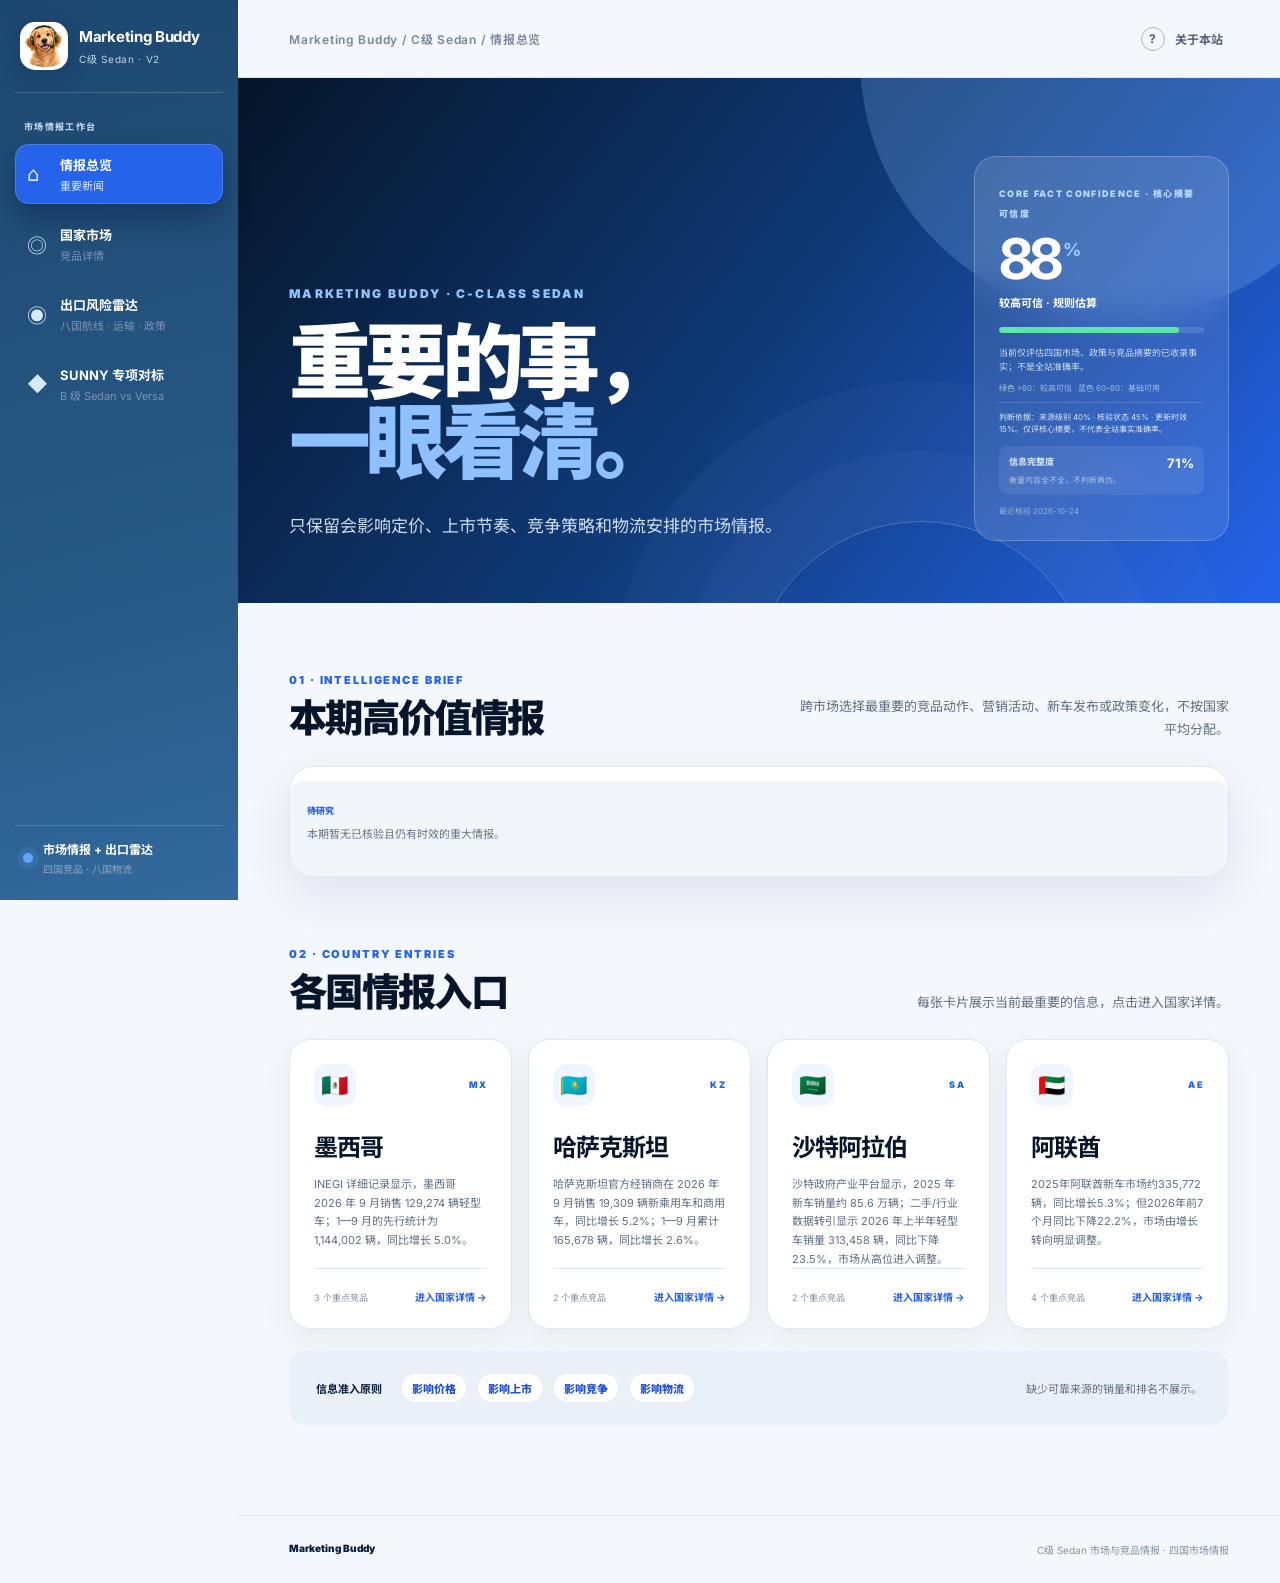
==== commit a30adc50: "Add eight-country automotive export transport and policy radar" ====
--- a/index.html
+++ b/index.html
@@ -1,58 +1,64 @@
-<!doctype html>
-<html lang="zh-CN">
-<head>
-  <meta charset="utf-8">
-  <meta name="viewport" content="width=device-width, initial-scale=1">
-  <meta name="description" content="Marketing Buddy C级 Sedan 市场与竞品情报工作台">
-  <title>Marketing Buddy · C级 Sedan</title>
-  <link rel="preconnect" href="https://fonts.googleapis.com">
-  <link rel="preconnect" href="https://fonts.gstatic.com" crossorigin>
-  <link href="https://fonts.googleapis.com/css2?family=Inter:wght@400;500;600;700;800;900&family=Noto+Sans+SC:wght@400;500;600;700;800;900&display=swap" rel="stylesheet">
-  <link rel="stylesheet" href="styles.css">
-</head>
-<body>
-  <div class="site-shell">
-    <aside class="sidebar">
-      <a class="brand" href="#/overview" aria-label="Marketing Buddy 首页">
-        <span class="brand-avatar"><img src="assets/marketing-buddy-golden-retriever.png" alt="Marketing Buddy 金毛标志"></span>
-        <span><strong>Marketing Buddy</strong><small>C级 Sedan · V2</small></span>
-      </a>
-
-      <div class="nav-label">市场情报工作台</div>
-      <nav aria-label="主要导航">
-        <a class="nav-item" data-route="overview" href="#/overview"><span>⌂</span><strong>情报总览</strong><small>重要新闻</small></a>
-        <a class="nav-item" data-route="markets" href="#/market/MX"><span>◎</span><strong>国家市场</strong><small>竞品详情</small></a>
-        <a class="nav-item" href="reports/sunny-benchmark-mx.html"><span>◆</span><strong>SUNNY 专项对标</strong><small>B 级 Sedan vs Versa</small></a>
-      </nav>
-
-      <div class="sidebar-foot">
-        <span class="version-dot"></span>
-        <div><strong>四国情报</strong><small>来源与缺口清晰标记</small></div>
-      </div>
-    </aside>
-
-    <button id="drawerBackdrop" class="drawer-backdrop" aria-label="关闭导航"></button>
-
-    <div class="workspace">
-      <header class="topbar">
-        <button id="mobileMenu" class="icon-button menu-button" aria-label="打开导航">☰</button>
-        <div id="breadcrumb" class="breadcrumb">Marketing Buddy / C级 Sedan</div>
-        <button id="helpButton" class="help-button"><span>?</span> 关于本站</button>
-      </header>
-      <main id="app" class="app" aria-live="polite"></main>
-      <footer class="page-footer"><span>Marketing Buddy</span><p>C级 Sedan 市场与竞品情报 · 四国市场情报</p></footer>
-    </div>
-  </div>
-
-  <dialog id="helpDialog" class="help-dialog">
-    <button id="closeHelp" class="dialog-close" aria-label="关闭">×</button>
-    <span class="dialog-kicker">ABOUT THIS REPORT</span>
-    <h2>关于 Marketing Buddy</h2>
-    <p>本站汇总四国 C级 Sedan 市场与竞品情报。已核验内容附原始来源；公开价格、优惠和船期会变化，请按链接复查。待复核内容仅作为研究线索。</p>
-    <ul><li>不展示内部目标车型名称</li><li>不使用未经核验的销量和排名</li><li>每条正式信息保留可点击来源</li></ul>
-  </dialog>
-
-  <script src="data/public.bundle.js"></script>
-  <script src="app.js"></script>
-</body>
-</html>
+<!doctype html>
+<html lang="zh-CN">
+<head>
+  <meta charset="utf-8">
+  <meta name="viewport" content="width=device-width, initial-scale=1">
+  <meta name="description" content="Marketing Buddy C级 Sedan 市场与竞品情报工作台">
+  <title>Marketing Buddy · C级 Sedan</title>
+  <link rel="preconnect" href="https://fonts.googleapis.com">
+  <link rel="preconnect" href="https://fonts.gstatic.com" crossorigin>
+  <link href="https://fonts.googleapis.com/css2?family=Inter:wght@400;500;600;700;800;900&family=Noto+Sans+SC:wght@400;500;600;700;800;900&display=swap" rel="stylesheet">
+  <link rel="stylesheet" href="styles.css">
+  <link rel="stylesheet" href="radar.css">
+</head>
+<body>
+  <div class="site-shell">
+    <aside class="sidebar">
+      <a class="brand" href="#/overview" aria-label="Marketing Buddy 首页">
+        <span class="brand-avatar"><img src="assets/marketing-buddy-golden-retriever.png" alt="Marketing Buddy 金毛标志"></span>
+        <span><strong>Marketing Buddy</strong><small>C级 Sedan · V2</small></span>
+      </a>
+
+      <div class="nav-label">市场情报工作台</div>
+      <nav aria-label="主要导航">
+        <a class="nav-item" data-route="overview" href="#/overview"><span>⌂</span><strong>情报总览</strong><small>重要新闻</small></a>
+        <a class="nav-item" data-route="markets" href="#/market/MX"><span>◎</span><strong>国家市场</strong><small>竞品详情</small></a>
+        <a class="nav-item" data-route="radar" href="#/radar"><span>◉</span><strong>出口风险雷达</strong><small>八国航线 · 运输 · 政策</small></a>
+        <a class="nav-item" href="reports/sunny-benchmark-mx.html"><span>◆</span><strong>SUNNY 专项对标</strong><small>B 级 Sedan vs Versa</small></a>
+      </nav>
+
+      <div class="sidebar-foot">
+        <span class="version-dot"></span>
+        <div><strong>市场情报 + 出口雷达</strong><small>四国竞品 · 八国物流</small></div>
+      </div>
+    </aside>
+
+    <button id="drawerBackdrop" class="drawer-backdrop" aria-label="关闭导航"></button>
+
+    <div class="workspace">
+      <header class="topbar">
+        <button id="mobileMenu" class="icon-button menu-button" aria-label="打开导航">☰</button>
+        <div id="breadcrumb" class="breadcrumb">Marketing Buddy / C级 Sedan</div>
+        <button id="helpButton" class="help-button"><span>?</span> 关于本站</button>
+      </header>
+      <main id="app" class="app" aria-live="polite"></main>
+      <footer class="page-footer"><span>Marketing Buddy</span><p>C级 Sedan 市场与竞品情报 · 四国市场情报</p></footer>
+    </div>
+  </div>
+
+  <dialog id="helpDialog" class="help-dialog">
+    <button id="closeHelp" class="dialog-close" aria-label="关闭">×</button>
+    <span class="dialog-kicker">ABOUT THIS REPORT</span>
+    <h2>关于 Marketing Buddy</h2>
+    <p>本站汇总四国 C级 Sedan 市场与竞品情报。已核验内容附原始来源；公开价格、优惠和船期会变化，请按链接复查。待复核内容仅作为研究线索。</p>
+    <ul><li>不展示内部目标车型名称</li><li>不使用未经核验的销量和排名</li><li>每条正式信息保留可点击来源</li></ul>
+  </dialog>
+
+  <script src="data/public.bundle.js"></script>
+  <script src="assets/radar-land.js"></script>
+  <script src="data/radar.bundle.js"></script>
+  <script src="radar.js"></script>
+  <script src="app.js"></script>
+</body>
+</html>
+
--- a/radar.css
+++ b/radar.css
@@ -0,0 +1,42 @@
+.rr-shell { --rr-cyan:#079eab; --rr-text:#102641; --rr-muted:#687d94; color:var(--rr-text); }
+.rr-shell button,.rr-shell input { font:inherit; }
+.rr-page-heading { display:flex; justify-content:space-between; gap:30px; margin:8px 0 25px; align-items:flex-start; }
+.rr-kicker { color:#2872be; font-size:10px; font-weight:800; letter-spacing:.17em; }
+.rr-page-heading h1 { margin:14px 0; color:#0d2543; font-size:clamp(32px,3.8vw,56px); line-height:1.16; letter-spacing:-.055em; font-weight:900; }
+.rr-page-heading h1 span { display:block; color:#2268b7; font-size:.72em; margin-top:7px; letter-spacing:-.035em; }
+.rr-page-heading p { max-width:720px; margin:16px 0 0; color:#61758e; font-size:13px; line-height:1.9; }
+.rr-update { min-width:153px; padding:18px 21px; border:1px solid #dae5f1; border-radius:15px; background:#fff; text-align:right; }
+.rr-update strong { display:block; margin:11px 0 7px; font-size:18px; letter-spacing:-.04em; }
+.rr-update small { font-size:10px; color:#718399; line-height:1.7; }
+.rr-pill { display:inline-flex; width:fit-content; align-items:center; white-space:nowrap; padding:5px 9px; border-radius:6px; font-size:9px; line-height:1.4; font-weight:800; letter-spacing:.025em; }
+.rr-pill.high { color:#b84631; background:#fff0e9; }.rr-pill.watch { color:#916615; background:#fff6dd; }.rr-pill.stale { color:#68778c; background:#edf0f5; }.rr-pill.blue { color:#226bb9; background:#e9f3ff; }
+.rr-intro-note { display:flex; gap:14px; align-items:flex-start; padding:14px 18px; border:1px solid #d5e7fb; border-radius:10px; background:#edf6ff; margin-bottom:22px; font-size:11px; line-height:1.8; color:#49647e; }.rr-intro-note b { color:#2568aa; flex:none; }
+.rr-overview-grid { display:grid; grid-template-columns:minmax(0,1fr) 290px; gap:20px; }
+.rr-map { overflow:hidden; border:1px solid #234367; border-radius:18px; color:#d6e9ff; background:#091b33; position:relative; }
+.rr-map-heading { display:flex; align-items:center; justify-content:space-between; padding:20px 21px 5px; position:relative; z-index:1; gap:15px; }
+.rr-map-heading > span { display:flex; align-items:center; gap:8px; color:#d4edff; font-size:9px; letter-spacing:.1em; font-weight:700; }
+.rr-map-heading i { width:6px; height:6px; background:#67e4dd; box-shadow:0 0 12px #35c8c3; border-radius:50%; }.rr-map-heading small { color:#849dbb; font-size:9px; }
+.rr-map svg { display:block; width:100%; height:320px; }.rr-map.focused svg { height:335px; }
+.rr-route-halo { fill:none; stroke:#16aec2; stroke-width:4; opacity:.15; filter:url(#rr-glow); }
+.rr-route-line { fill:none; stroke:#62dbed; stroke-width:1.4; vector-effect:non-scaling-stroke; stroke-linecap:round; stroke-linejoin:round; }.rr-route-line.rail { stroke:#b4b2ff; stroke-dasharray:4 3; }.rr-route-line.restricted { stroke:#dfaa65; stroke-dasharray:5 4; }
+.rr-map-legend { display:flex; flex-wrap:wrap; gap:15px; padding:9px 20px 15px; color:#a0b5cf; font-size:8px; }.rr-map-legend span { display:flex; align-items:center; gap:6px; }.rr-map-legend b { display:block; width:17px; border-top:2px solid #62dbed; }.rr-map-legend b.rail { border-top:2px dashed #b4b2ff; }.rr-map-legend b.restricted { border-top:2px dashed #dfaa65; }
+.rr-map-credit { padding:9px 20px; border-top:1px solid #203b59; font-size:8px; color:#7390ae; }.rr-map-credit a { text-decoration:underline; }
+.rr-situation { padding:22px; border:1px solid #dce5ef; border-radius:18px; background:#fff; }.rr-situation h2 { font-size:17px; margin:9px 0 20px; letter-spacing:-.04em; }.rr-situation > a { display:block; border-top:1px solid #e7edf5; padding:15px 0 0; margin-top:15px; }.rr-situation h3 { margin:9px 0 6px; font-size:12px; line-height:1.6; }.rr-situation p { margin:0; font-size:10px; line-height:1.8; color:#708097; display:-webkit-box; -webkit-line-clamp:2; -webkit-box-orient:vertical; overflow:hidden; }.rr-situation a > small { display:block; margin-top:8px; color:#2c78bb; font-size:9px; }
+.rr-section-heading { margin:32px 0 18px; display:flex; justify-content:space-between; align-items:flex-end; gap:20px; }.rr-section-heading h2 { color:#0f2744; margin:8px 0 0; font-size:24px; line-height:1.3; letter-spacing:-.045em; font-weight:900; }.rr-section-heading > p,.rr-section-heading > span { margin:0; color:#7a8a9e; font-size:10px; line-height:1.7; }
+.rr-country-grid { display:grid; grid-template-columns:repeat(4,minmax(0,1fr)); gap:16px; }.rr-country-card { padding:21px 20px 0; border:1px solid #dce5f0; border-radius:16px; background:#fff; transition:border-color .18s,transform .18s,box-shadow .18s; }.rr-country-card:hover { transform:translateY(-3px); border-color:#86b6eb; box-shadow:0 12px 30px #1a4d8a12; }.rr-country-top { display:flex; justify-content:space-between; align-items:center; gap:10px; }.rr-country-top > span:first-child { font-size:20px; }.rr-country-top small { font-size:8px; color:#8c9aae; margin-left:5px; }
+.rr-country-card h3 { margin:17px 0 18px; display:flex; align-items:baseline; gap:8px; font-size:20px; letter-spacing:-.04em; }.rr-country-card h3 small { color:#a0afbf; font-size:10px; letter-spacing:.08em; }.rr-country-duration strong { display:block; font-size:34px; font-weight:800; letter-spacing:-.06em; line-height:1; }.rr-country-duration > span { display:block; margin-top:7px; color:#7e8da2; font-size:9px; }.rr-country-card > p { min-height:65px; color:#61738b; font-size:10px; line-height:1.8; margin:16px 0; }.rr-country-meta { display:flex; justify-content:space-between; gap:8px; color:#4d7da5; font-size:8px; padding-bottom:16px; }.rr-country-card footer { display:flex; flex-wrap:wrap; justify-content:space-between; gap:8px; padding:13px 0; border-top:1px solid #edf1f6; font-size:8px; }.rr-country-card footer span { color:#8a99aa; }.rr-country-card footer strong { color:#2b74ba; }
+.rr-method { margin-top:24px; padding:19px 22px; border:1px solid #dce6f1; border-radius:12px; background:#edf3f9; }.rr-method summary { cursor:pointer; color:#4c6a8c; font-size:11px; font-weight:700; }.rr-method p { color:#6a7c92; font-size:11px; line-height:1.9; }
+.rr-country-tabs { display:flex; flex-wrap:wrap; gap:7px; margin:24px 0; }.rr-country-tabs a { padding:9px 12px; font-size:10px; color:#62758e; background:#fff; border:1px solid #dce5f0; border-radius:8px; }.rr-country-tabs a.active { background:#2468b7; color:#fff; border-color:#2468b7; }
+.rr-route-layout { display:grid; grid-template-columns:minmax(0,1fr) 280px; gap:20px; align-items:start; }.rr-route-selector { padding:22px; border:1px solid #dce5ef; border-radius:16px; background:#fff; }.rr-route-selector h2 { font-size:19px; letter-spacing:-.04em; margin:9px 0 20px; }.rr-route-selector > a { display:block; border:1px solid #e1e8f2; border-radius:10px; padding:15px; margin-top:10px; }.rr-route-selector > a.active { border-color:#3e86cf; background:#eff7ff; box-shadow:inset 3px 0 #3b82c8; }.rr-route-selector a > span { font-size:8px; color:#4382bc; font-weight:800; letter-spacing:.08em; }.rr-route-selector a h3 { margin:8px 0; font-size:12px; line-height:1.65; }.rr-route-selector a p { margin:0; color:#7e8ca0; font-size:9px; line-height:1.7; }.rr-route-selector a small { display:block; margin-top:14px; font-size:8px; color:#71879f; }.rr-route-selector a small b { float:right; color:#3479bc; }.rr-selector-note { margin:16px 0 0; color:#8695a7; font-size:9px; line-height:1.8; }
+.rr-waypoint-list { display:flex; flex-wrap:wrap; align-items:center; gap:8px; padding:14px 7px; }.rr-waypoint-list > span { display:flex; align-items:center; gap:5px; color:#58718d; font-size:9px; }.rr-waypoint-list b { display:grid; place-items:center; border-radius:50%; width:17px; height:17px; color:#2b72b8; background:#e4effb; font-size:8px; }.rr-waypoint-list i { font-size:10px; font-style:normal; color:#96aec8; }
+.rr-plan-summary { display:grid; grid-template-columns:1fr 1fr 1.6fr; margin:20px 0; background:#fff; border:1px solid #dce5f0; border-radius:15px; overflow:hidden; }.rr-plan-summary > div { padding:25px; }.rr-plan-summary > div + div { border-left:1px solid #e5ecf5; }.rr-plan-summary small { color:#70859d; font-size:9px; }.rr-plan-summary strong { display:block; font-size:36px; font-weight:800; letter-spacing:-.05em; margin-top:10px; color:#2065ad; }.rr-plan-summary em { font-size:11px; font-style:normal; margin-left:6px; color:#70859d; }.rr-plan-summary p { font-size:9px; color:#8695a7; line-height:1.8; margin:7px 0 0; }.rr-plan-conclusion { background:#edf5fd; }.rr-plan-conclusion h3 { font-size:14px; line-height:1.7; margin:9px 0 0; }
+.rr-warning { display:flex; align-items:flex-start; gap:16px; padding:16px 20px; border-radius:10px; background:#fff2e5; color:#936744; font-size:11px; line-height:1.8; }.rr-warning b { flex:none; color:#a45e2c; }
+.rr-timing { background:#fff; border:1px solid #dce5f0; border-radius:17px; padding:25px; margin-top:24px; }.rr-timing .rr-section-heading { margin-top:0; }.rr-planner { display:flex; flex-wrap:wrap; align-items:flex-end; gap:13px; background:#f4f8fd; padding:17px; border:1px solid #e4edf7; border-radius:10px; }.rr-planner label { display:grid; gap:7px; color:#5e738d; font-size:9px; }.rr-planner input { max-width:185px; width:100%; padding:9px 11px; color:#294d75; border:1px solid #d5e1ef; border-radius:6px; background:#fff; min-height:37px; font-size:11px; }.rr-planner input[type=number] { max-width:135px; }.rr-planner button { min-height:37px; padding:9px 17px; color:#fff; border:0; background:#2367b2; font-size:10px; font-weight:700; cursor:pointer; border-radius:6px; }.rr-planner > small { font-size:8px; color:#8e9db0; align-self:center; margin-top:16px; }
+.rr-timeline { display:grid; grid-template-columns:110px repeat(auto-fit,minmax(115px,1fr)); gap:12px; padding-top:29px; overflow-x:auto; }.rr-timeline-origin,.rr-timeline-stage { min-width:110px; border-top:2px solid #5a9fda; position:relative; padding:20px 11px 10px; }.rr-timeline-origin b,.rr-timeline-stage > b { position:absolute; top:-10px; left:8px; padding:3px 5px; background:#216ab6; color:#fff; font-size:8px; border-radius:4px; }.rr-timeline-origin strong { display:block; font-size:13px; margin:3px 0 16px; }.rr-timeline-origin span { display:block; color:#427eb7; font-size:10px; }.rr-timeline-origin small { display:block; color:#97a5b6; font-size:8px; margin-top:7px; }.rr-timeline-stage > span { min-height:30px; display:block; font-size:10px; color:#60758e; line-height:1.6; }.rr-timeline-stage strong { display:block; font-size:25px; color:#205c98; margin:10px 0; letter-spacing:-.05em; }.rr-timeline-stage strong small { font-size:9px; margin-left:5px; }.rr-timeline-stage p { font-size:9px; color:#6b86a4; line-height:1.8; margin:0; }.rr-timeline-stage > small { display:block; color:#8295aa; font-size:8px; margin-top:7px; }.rr-timeline-stage em { display:inline-block; font-style:normal; font-size:8px; color:#9a8545; background:#faf5e8; padding:4px 6px; border-radius:4px; margin-top:10px; }.rr-timeline-note { font-size:9px; color:#8c9bb0; line-height:1.8; margin:20px 0; }.rr-plan-result { font-size:11px; color:#55718c; padding:14px 17px; line-height:1.9; background:#eef5fb; border-radius:8px; }.rr-plan-result.tight { color:#9b533a; background:#fff1e9; }.rr-plan-result.room { color:#2c7368; background:#edf9f4; }
+.rr-detail-grid { display:grid; grid-template-columns:minmax(0,1.4fr) minmax(240px,.8fr); gap:22px; align-items:start; margin-top:5px; }.rr-risk-list { display:grid; gap:13px; }.rr-risk-card { border:1px solid #dce5f0; border-left:3px solid #d3b36a; border-radius:12px; padding:22px; background:#fff; }.rr-risk-card.high { border-left-color:#e89970; }.rr-risk-card.stale { border-left-color:#b4c0cf; }.rr-risk-card header { display:flex; flex-wrap:wrap; align-items:center; gap:9px; font-size:9px; color:#8c9baf; }.rr-risk-card time { margin-left:auto; font-size:8px; }.rr-risk-card h3 { font-size:17px; margin:14px 0 9px; line-height:1.5; letter-spacing:-.035em; }.rr-risk-card p { font-size:11px; color:#677b94; line-height:1.95; margin:0; }.rr-risk-impact { font-size:9px; line-height:1.8; color:#7c8c9f; margin:14px 0; background:#f5f8fc; border-radius:6px; padding:10px 12px; }.rr-risk-action { display:flex; gap:12px; font-size:10px; line-height:1.9; color:#4b7197; }.rr-risk-action strong { flex:none; color:#356391; }.rr-risk-card footer { display:flex; align-items:center; flex-wrap:wrap; gap:9px; border-top:1px solid #edf1f6; margin-top:16px; padding-top:12px; }.rr-risk-card footer small { display:block; font-size:8px; color:#9ba7b6; }.rr-source { display:inline-block; font-size:8px; line-height:1.8; font-weight:600; color:#337db8; margin-right:8px; }.rr-source:hover { text-decoration:underline; }.rr-stale-note { color:#9a7953!important; padding:10px 0; }
+.rr-evidence-panel { margin-top:32px; padding:25px; background:#eaf1f9; border:1px solid #d8e5f2; border-radius:14px; }.rr-evidence-panel h2 { font-size:20px; margin:9px 0 13px; letter-spacing:-.035em; }.rr-evidence-panel > p { font-size:10px; color:#7086a0; line-height:1.9; }.rr-evidence-panel > article { padding-top:17px; border-top:1px solid #d4e1f0; margin-top:17px; }.rr-evidence-panel article > strong { display:block; font-size:11px; line-height:1.7; }.rr-evidence-panel article > span { display:block; margin-top:5px; color:#9a875a; font-size:8px; }.rr-evidence-panel article p { font-size:9px; line-height:1.9; color:#7488a1; }.rr-evidence-panel details { margin-top:22px; }.rr-evidence-panel summary { cursor:pointer; color:#3f6f9e; font-size:10px; font-weight:700; }.rr-source-record { margin:15px 0 0; padding:14px 0 0; border-top:1px solid #d4e1f0; }.rr-source-record > a { display:block; font-size:10px; line-height:1.8; color:#387aae; }.rr-source-record > small { display:block; font-size:8px; line-height:1.8; color:#8b9db2; margin-top:5px; }.rr-source-record > p { font-size:9px; line-height:1.8; color:#71859e; }.rr-empty { padding:40px; background:#fff; border:1px solid #dce5f0; border-radius:14px; color:#71849c; }
+.rr-shell a:focus-visible,.rr-shell button:focus-visible,.rr-shell input:focus-visible { outline:3px solid #79b5f4; outline-offset:3px; }
+@media(min-width:1650px) { .rr-map svg { height:380px; }.rr-map.focused svg { height:400px; } }
+@media(max-width:1250px) { .rr-country-grid { grid-template-columns:repeat(2,minmax(0,1fr)); }.rr-overview-grid { grid-template-columns:minmax(0,1fr) 250px; }.rr-route-layout { grid-template-columns:minmax(0,1fr) 235px; }.rr-situation,.rr-route-selector { padding:18px; }.rr-plan-summary { grid-template-columns:1fr 1fr; }.rr-plan-summary .rr-plan-conclusion { grid-column:1/-1; border-top:1px solid #e5ecf5; border-left:0; }.rr-timeline { grid-template-columns:repeat(4,minmax(110px,1fr)); } }
+@media(max-width:950px) { .rr-overview-grid,.rr-route-layout { grid-template-columns:1fr; }.rr-situation { display:grid; grid-template-columns:repeat(3,1fr); gap:13px; }.rr-situation > .rr-kicker,.rr-situation > h2 { grid-column:1/-1; }.rr-situation h2 { margin:0; }.rr-situation > a { margin:0; }.rr-route-selector { display:grid; grid-template-columns:1fr 1fr; gap:12px; }.rr-route-selector > .rr-kicker,.rr-route-selector > h2,.rr-selector-note { grid-column:1/-1; }.rr-route-selector h2 { margin:0; }.rr-detail-grid { grid-template-columns:1fr; }.rr-evidence-panel { margin-top:5px; } }
+@media(max-width:600px) { .rr-page-heading { gap:14px; }.rr-page-heading h1 { font-size:32px; }.rr-page-heading p { font-size:11px; }.rr-update { min-width:103px; padding:12px; }.rr-update strong { font-size:14px; }.rr-update small { font-size:8px; }.rr-intro-note { font-size:10px; padding:12px; gap:9px; }.rr-country-grid { gap:10px; }.rr-country-card { padding:16px 13px 0; }.rr-country-top { flex-wrap:wrap; gap:7px; }.rr-country-card h3 { font-size:17px; flex-wrap:wrap; }.rr-country-duration strong { font-size:30px; }.rr-country-meta { flex-wrap:wrap; }.rr-country-card > p { min-height:100px; }.rr-map svg { height:220px; }.rr-map.focused svg { height:230px; }.rr-map-heading { flex-wrap:wrap; padding:15px; }.rr-map-heading small { font-size:8px; }.rr-situation { display:block; }.rr-situation > a { margin-top:15px; }.rr-plan-summary > div { padding:19px; }.rr-plan-summary strong { font-size:29px; }.rr-timing { padding:18px 14px; }.rr-planner label { flex:1 1 130px; }.rr-planner input { max-width:none; }.rr-planner > small { margin-top:0; }.rr-section-heading { align-items:flex-start; }.rr-section-heading h2 { font-size:21px; }.rr-section-heading > p { max-width:130px; font-size:9px; }.rr-timeline { grid-template-columns:repeat(2,minmax(110px,1fr)); row-gap:27px; }.rr-warning { display:block; font-size:10px; }.rr-warning b { display:block; margin-bottom:6px; }.rr-risk-card { padding:18px; }.rr-risk-card h3 { font-size:16px; }.rr-risk-action { display:block; }.rr-risk-action strong { display:block; margin-bottom:5px; }.rr-route-selector { padding:17px; gap:10px; }.rr-route-selector > a { padding:12px; }.rr-evidence-panel { padding:20px; } }
